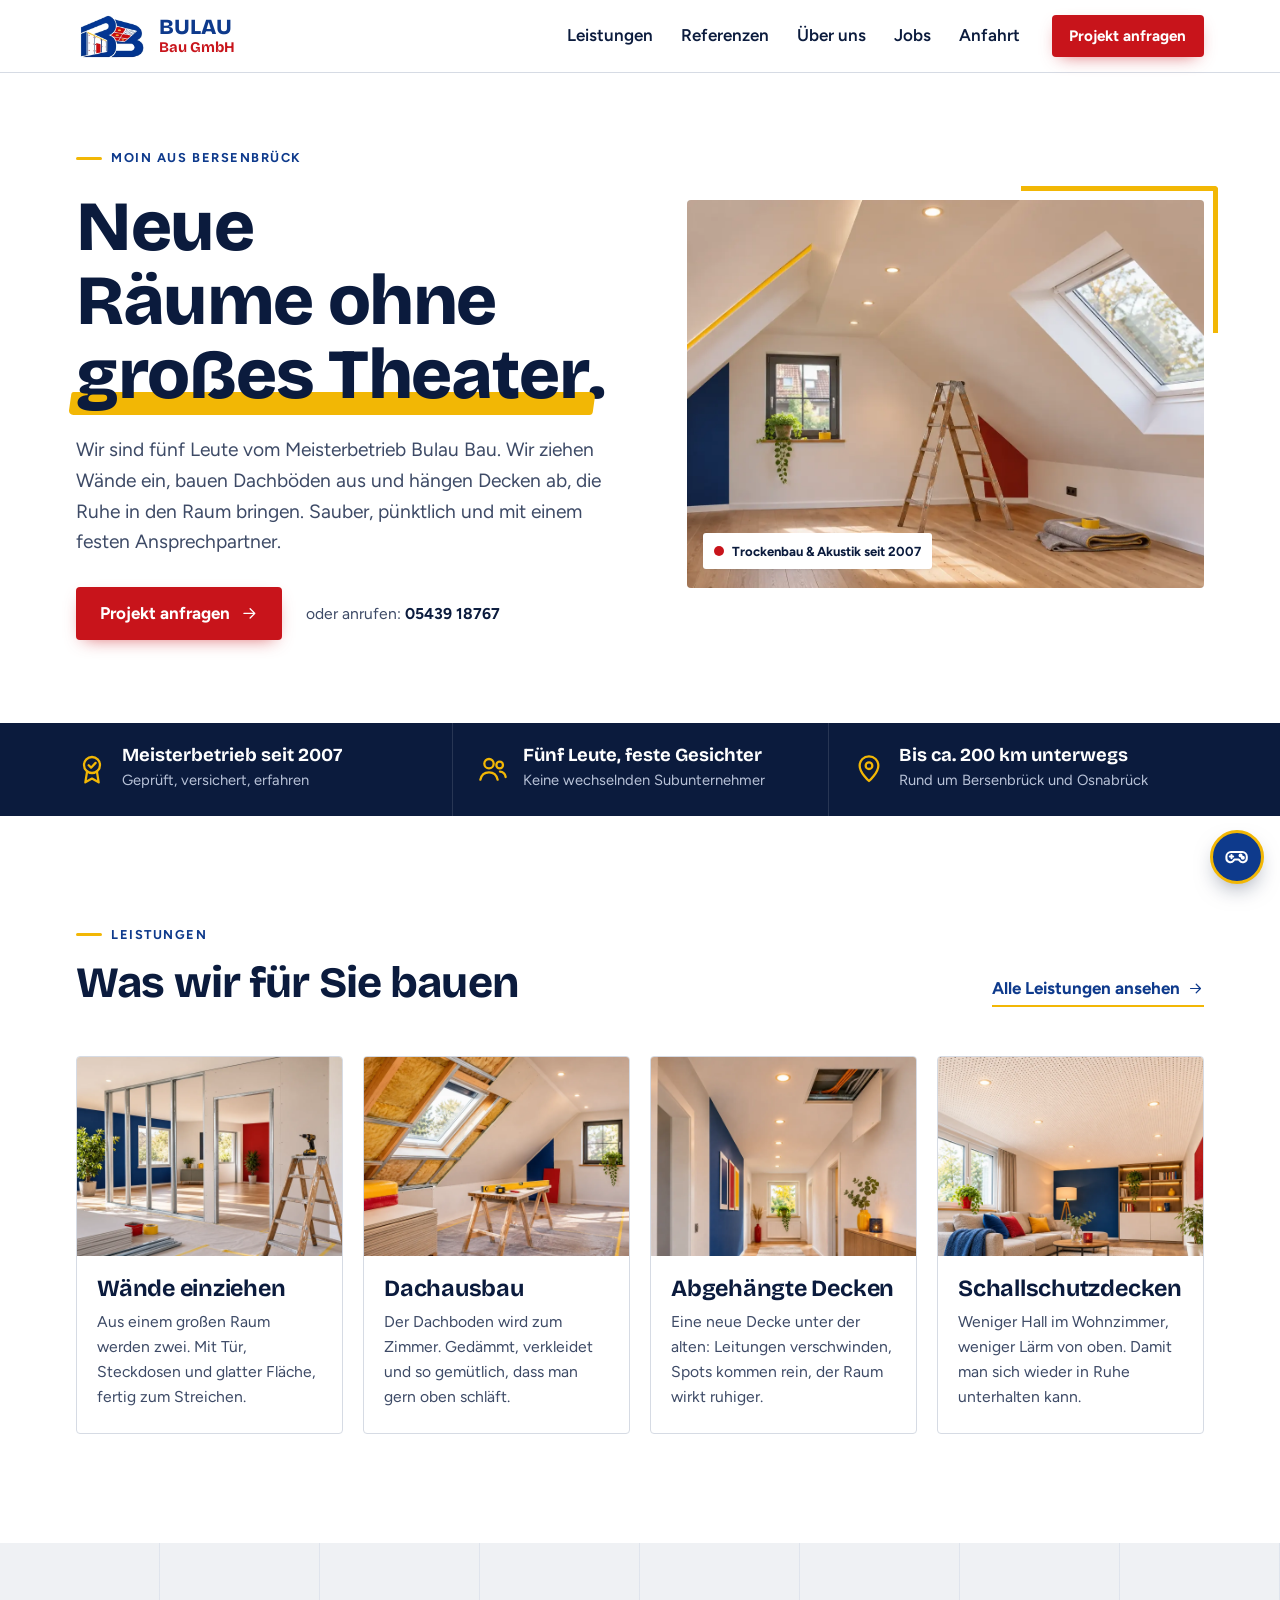
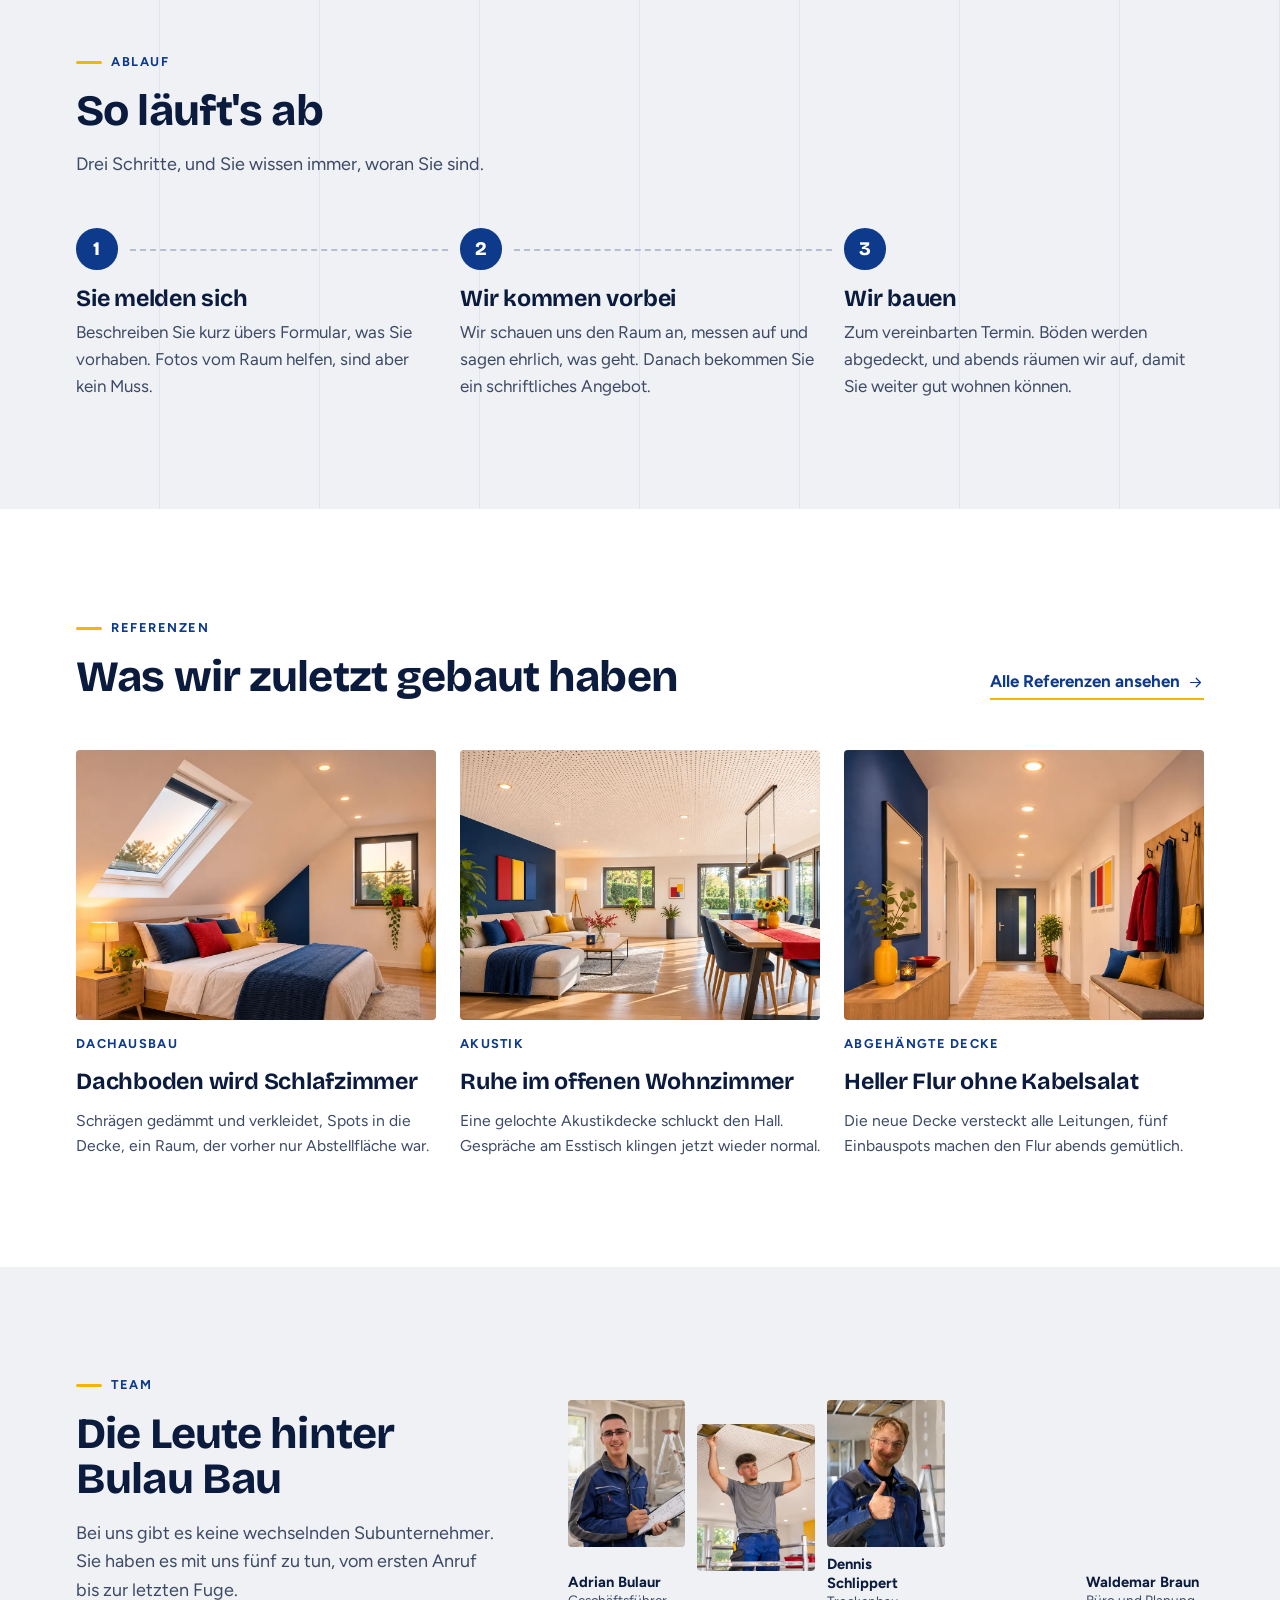
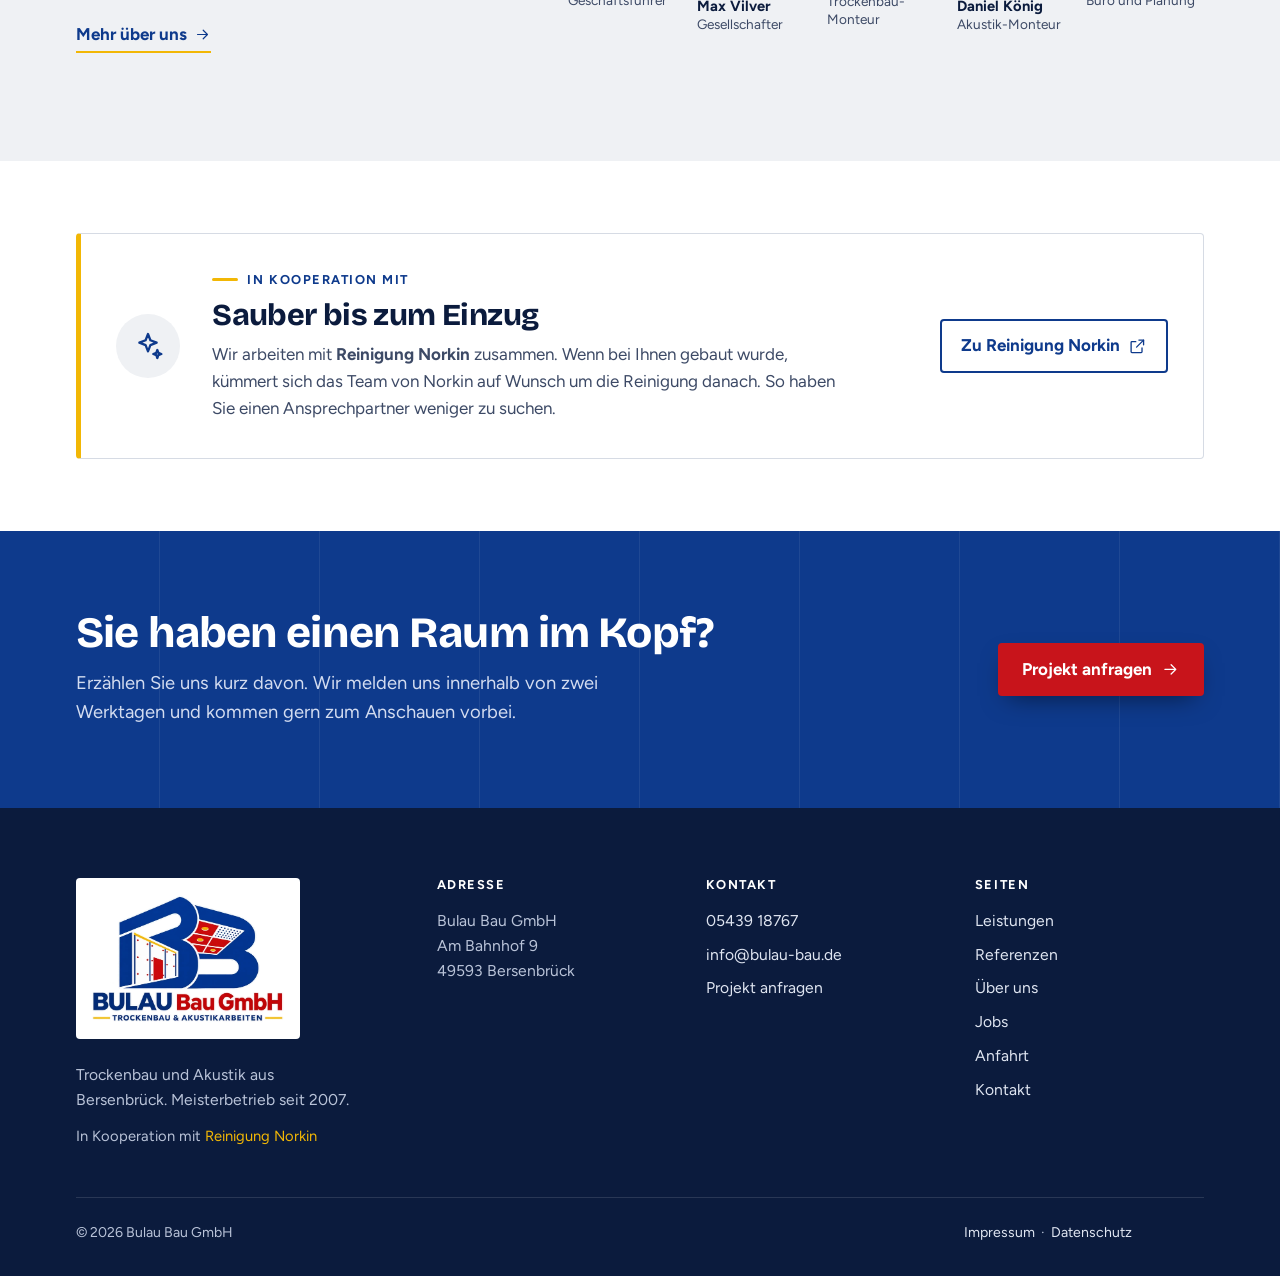
==== index.html @ 16c50a95 "Kooperation mit Reinigung Norkin ergänzen Partner-Kasten auf Startseite und Über uns, Link im Fußber" ====
<!doctype html>
<html lang="de">
<head>
<meta charset="utf-8">
<meta name="viewport" content="width=device-width, initial-scale=1, viewport-fit=cover">
<title>Bulau Bau GmbH · Trockenbau und Akustik in Bersenbrück</title>
<meta name="description" content="Meisterbetrieb seit 2007: Wir ziehen Wände ein, bauen Dachböden aus und montieren abgehängte Decken und Schallschutzdecken. Bersenbrück und bis ca. 200 km.">
<meta name="robots" content="index,follow">
<link rel="canonical" href="https://www.bulau-bau.de/">
<meta name="theme-color" content="#0e3a8c">
<link rel="icon" href="assets/img/favicon.svg" type="image/svg+xml">
<link rel="preload" href="assets/img/logo-zeichen.webp" as="image">
<link rel="apple-touch-icon" href="assets/img/apple-touch-icon.png">
<meta property="og:type" content="website">
<meta property="og:locale" content="de_DE">
<meta property="og:site_name" content="Bulau Bau GmbH">
<meta property="og:title" content="Bulau Bau GmbH · Trockenbau und Akustik in Bersenbrück">
<meta property="og:description" content="Meisterbetrieb seit 2007: Wir ziehen Wände ein, bauen Dachböden aus und montieren abgehängte Decken und Schallschutzdecken. Bersenbrück und bis ca. 200 km.">
<meta property="og:url" content="https://www.bulau-bau.de/">
<meta property="og:image" content="https://www.bulau-bau.de/assets/img/og-bild.jpg">
<meta property="og:image:width" content="1200">
<meta property="og:image:height" content="630">
<meta property="og:image:alt" content="Bulau Bau GmbH, Trockenbau und Akustik aus Bersenbrück">
<meta name="twitter:card" content="summary_large_image">
<meta name="twitter:title" content="Bulau Bau GmbH · Trockenbau und Akustik in Bersenbrück">
<meta name="twitter:description" content="Meisterbetrieb seit 2007: Wir ziehen Wände ein, bauen Dachböden aus und montieren abgehängte Decken und Schallschutzdecken. Bersenbrück und bis ca. 200 km.">
<meta name="twitter:image" content="https://www.bulau-bau.de/assets/img/og-bild.jpg">
<link rel="preload" href="assets/fonts/bricolage-grotesque.woff2" as="font" type="font/woff2" crossorigin>
<link rel="preload" href="assets/fonts/figtree.woff2" as="font" type="font/woff2" crossorigin>
<link rel="stylesheet" href="assets/css/style.css">
<script type="application/ld+json">{"@context": "https://schema.org", "@graph": [{"@type": "GeneralContractor", "@id": "https://www.bulau-bau.de/#firma", "name": "Bulau Bau GmbH", "description": "Meisterbetrieb für Trockenbau und Akustikarbeiten aus Bersenbrück: Wände einziehen, Dachausbau, abgehängte Decken und Schallschutzdecken.", "url": "https://www.bulau-bau.de/", "logo": "https://www.bulau-bau.de/assets/img/logo-bulau-bau.webp", "image": "https://www.bulau-bau.de/assets/img/og-bild.jpg", "telephone": "+49 5439 18767", "email": "info@bulau-bau.de", "address": {"@type": "PostalAddress", "streetAddress": "Am Bahnhof 9", "postalCode": "49593", "addressLocality": "Bersenbrück", "addressRegion": "Niedersachsen", "addressCountry": "DE"}, "hasMap": "https://www.google.com/maps/search/?api=1&query=Am+Bahnhof+9%2C+49593+Bersenbr%C3%BCck%2C+Deutschland", "areaServed": "Bersenbrück und Umgebung bis ca. 200 km, unter anderem Osnabrück, Oldenburg, Bremen, Münster und Bielefeld", "foundingDate": "2007", "numberOfEmployees": {"@type": "QuantitativeValue", "value": 5}, "founder": {"@type": "Person", "name": "Adrian Bulaur"}, "knowsAbout": ["Trockenbau", "Akustikdecken", "Dachausbau", "Abgehängte Decken", "Schallschutz"]}, {"@type": "WebSite", "@id": "https://www.bulau-bau.de/#website", "url": "https://www.bulau-bau.de/", "name": "Bulau Bau GmbH", "inLanguage": "de-DE", "publisher": {"@id": "https://www.bulau-bau.de/#firma"}}, {"@type": "WebPage", "@id": "https://www.bulau-bau.de/#seite", "url": "https://www.bulau-bau.de/", "name": "Bulau Bau GmbH · Trockenbau und Akustik in Bersenbrück", "description": "Startseite der Bulau Bau GmbH", "inLanguage": "de-DE", "about": {"@id": "https://www.bulau-bau.de/#firma"}}]}</script>
</head>
<body>
<a class="skip" href="#inhalt">Zum Inhalt springen</a>
<header class="header">
  <div class="wrap header__innen">
    <a class="logo" href="./" aria-label="Zur Startseite"><img class="logo__zeichen" src="assets/img/logo-zeichen.webp" alt="" width="240" height="146"><span class="logo__text"><span class="logo__name">BULAU</span><span class="logo__zusatz">Bau GmbH</span></span></a>
    <button class="nav__schalter" type="button" aria-expanded="false" aria-controls="hauptnav"><svg viewBox="0 0 24 24" fill="none" stroke="currentColor" stroke-width="1.7" stroke-linecap="round" stroke-linejoin="round" aria-hidden="true" focusable="false"><path d="M4 7h16M4 12h16M4 17h16"/></svg>Menü</button>
    <nav class="nav" id="hauptnav" aria-label="Hauptmenü">
      <ul class="nav__liste"><li><a href="leistungen">Leistungen</a></li><li><a href="referenzen">Referenzen</a></li><li><a href="ueber-uns">Über uns</a></li><li><a href="jobs">Jobs</a></li><li><a href="anfahrt">Anfahrt</a></li></ul>
      <a class="knopf knopf--klein" href="kontakt">Projekt anfragen</a>
    </nav>
  </div>
</header>
<main id="inhalt">
<section class="hero">
  <div class="wrap hero__raster">
    <div class="hero__text">
      <span class="dachzeile">Moin aus Bersenbrück</span>
      <h1>Neue Räume ohne <span class="strich">großes Theater</span>.</h1>
      <p class="hero__lead">Wir sind fünf Leute vom Meisterbetrieb Bulau Bau. Wir ziehen Wände ein, bauen Dachböden aus und hängen Decken ab, die Ruhe in den Raum bringen. Sauber, pünktlich und mit einem festen Ansprechpartner.</p>
      <div class="hero__aktion">
        <a class="knopf" href="kontakt">Projekt anfragen <svg viewBox="0 0 24 24" fill="none" stroke="currentColor" stroke-width="1.7" stroke-linecap="round" stroke-linejoin="round" aria-hidden="true" focusable="false"><path d="M5 12h14M13 6l6 6-6 6"/></svg></a>
        <span class="hero__tel">oder anrufen: <a href="tel:+49543918767">05439 18767</a></span>
      </div>
    </div>
    <div class="hero__bild">
      <div class="bildrahmen r-4x3"><img src="assets/img/dachgeschoss-fertig.webp" alt="Frisch ausgebautes, leeres Dachgeschoss mit großem Dachfenster, Einbauspots, Holzboden, einer Malerleiter und je einer blauen und roten Wandfläche" width="1600" height="900" decoding="async" fetchpriority="high" style="object-position:62% 50%"></div>
      <span class="hero__masz">Trockenbau &amp; Akustik seit 2007</span>
    </div>
  </div>
</section>

<section class="leiste" aria-label="Kurz zu uns">
  <div class="wrap">
    <ul>
      <li><svg viewBox="0 0 24 24" fill="none" stroke="currentColor" stroke-width="1.7" stroke-linecap="round" stroke-linejoin="round" aria-hidden="true" focusable="false"><circle cx="12" cy="9" r="6"/><path d="M9.5 9.2l1.8 1.8 3.4-3.6"/><path d="M8.3 14 7 22l5-2.8 5 2.8-1.3-8"/></svg><div><strong>Meisterbetrieb seit 2007</strong><span>Geprüft, versichert, erfahren</span></div></li>
      <li><svg viewBox="0 0 24 24" fill="none" stroke="currentColor" stroke-width="1.7" stroke-linecap="round" stroke-linejoin="round" aria-hidden="true" focusable="false"><circle cx="9" cy="8" r="3.5"/><path d="M2.5 20c.8-3.6 3.4-5.5 6.5-5.5s5.7 1.9 6.5 5.5"/><circle cx="17" cy="9" r="2.5"/><path d="M17.2 14c2.2.1 3.8 1.6 4.3 4"/></svg><div><strong>Fünf Leute, feste Gesichter</strong><span>Keine wechselnden Subunternehmer</span></div></li>
      <li><svg viewBox="0 0 24 24" fill="none" stroke="currentColor" stroke-width="1.7" stroke-linecap="round" stroke-linejoin="round" aria-hidden="true" focusable="false"><path d="M12 21s-7-6.2-7-11.5A7 7 0 0 1 19 9.5C19 14.8 12 21 12 21z"/><circle cx="12" cy="9.5" r="2.5"/></svg><div><strong>Bis ca. 200 km unterwegs</strong><span>Rund um Bersenbrück und Osnabrück</span></div></li>
    </ul>
  </div>
</section>

<section class="sektion" aria-labelledby="leistungen-titel">
  <div class="wrap">
    <div class="kopf-zeile">
      <div class="kopf">
        <span class="dachzeile">Leistungen</span>
        <h2 id="leistungen-titel">Was wir für Sie bauen</h2>
      </div>
      <a class="mehr" href="leistungen">Alle Leistungen ansehen <svg viewBox="0 0 24 24" fill="none" stroke="currentColor" stroke-width="1.7" stroke-linecap="round" stroke-linejoin="round" aria-hidden="true" focusable="false"><path d="M5 12h14M13 6l6 6-6 6"/></svg></a>
    </div>
    <div class="kacheln"><a class="kachel einblenden" href="leistungen#waende"><div class="bildrahmen r-4x3"><img src="assets/img/staenderwand-rohbau.webp" alt="Neue Trennwand im Bau: links offene Metallständer, rechts schon mit Gipskarton beplankt, mit Türöffnung und Leiter davor" width="1200" height="900" decoding="async" loading="lazy"></div><div class="kachel__text"><h3>Wände einziehen</h3><p>Aus einem großen Raum werden zwei. Mit Tür, Steckdosen und glatter Fläche, fertig zum Streichen.</p></div></a><a class="kachel einblenden" href="leistungen#dachausbau"><div class="bildrahmen r-4x3"><img src="assets/img/dachausbau-daemmung.webp" alt="Dachgeschoss im Ausbau: gelbe Dämmung zwischen den Sparren, darunter Metallprofile, rechts schon mit Gipskarton verkleidet, in der Mitte ein Arbeitsbock mit Wasserwaage" width="1200" height="900" decoding="async" loading="lazy"></div><div class="kachel__text"><h3>Dachausbau</h3><p>Der Dachboden wird zum Zimmer. Gedämmt, verkleidet und so gemütlich, dass man gern oben schläft.</p></div></a><a class="kachel einblenden" href="leistungen#decken"><div class="bildrahmen r-4x3"><img src="assets/img/flur-revisionsklappe.webp" alt="Flur mit neuer abgehängter Decke und Einbauspots, eine geöffnete Revisionsklappe zeigt die Kabel und Rohre darüber" width="1200" height="900" decoding="async" loading="lazy"></div><div class="kachel__text"><h3>Abgehängte Decken</h3><p>Eine neue Decke unter der alten: Leitungen verschwinden, Spots kommen rein, der Raum wirkt ruhiger.</p></div></a><a class="kachel einblenden" href="leistungen#schallschutz"><div class="bildrahmen r-4x3"><img src="assets/img/akustikdecke-wohnzimmer.webp" alt="Wohnzimmer mit fein gelochter weißer Akustikdecke und Einbauspots, darunter Sofa mit bunten Kissen, Stehlampe und beleuchtetes Regal" width="1200" height="900" decoding="async" loading="lazy"></div><div class="kachel__text"><h3>Schallschutzdecken</h3><p>Weniger Hall im Wohnzimmer, weniger Lärm von oben. Damit man sich wieder in Ruhe unterhalten kann.</p></div></a></div>
  </div>
</section>

<section class="sektion sektion--staender" aria-labelledby="ablauf-titel">
  <div class="wrap">
    <div class="kopf">
      <span class="dachzeile">Ablauf</span>
      <h2 id="ablauf-titel">So läuft's ab</h2>
      <p>Drei Schritte, und Sie wissen immer, woran Sie sind.</p>
    </div>
    <ol class="schritte">
      <li class="schritt einblenden"><h3>Sie melden sich</h3><p>Beschreiben Sie kurz übers Formular, was Sie vorhaben. Fotos vom Raum helfen, sind aber kein Muss.</p></li>
      <li class="schritt einblenden"><h3>Wir kommen vorbei</h3><p>Wir schauen uns den Raum an, messen auf und sagen ehrlich, was geht. Danach bekommen Sie ein schriftliches Angebot.</p></li>
      <li class="schritt einblenden"><h3>Wir bauen</h3><p>Zum vereinbarten Termin. Böden werden abgedeckt, und abends räumen wir auf, damit Sie weiter gut wohnen können.</p></li>
    </ol>
  </div>
</section>

<section class="sektion" aria-labelledby="refs-titel">
  <div class="wrap">
    <div class="kopf-zeile">
      <div class="kopf">
        <span class="dachzeile">Referenzen</span>
        <h2 id="refs-titel">Was wir zuletzt gebaut haben</h2>
      </div>
      <a class="mehr" href="referenzen">Alle Referenzen ansehen <svg viewBox="0 0 24 24" fill="none" stroke="currentColor" stroke-width="1.7" stroke-linecap="round" stroke-linejoin="round" aria-hidden="true" focusable="false"><path d="M5 12h14M13 6l6 6-6 6"/></svg></a>
    </div>
    <div class="refs refs--start"><article class="ref einblenden"><figure><div class="bildrahmen r-4x3"><img src="assets/img/dachschlafzimmer.webp" alt="Fertiges Schlafzimmer unter dem Dach mit großem Dachfenster, glatten weißen Schrägen, Einbauspots und Doppelbett im Abendlicht" width="1200" height="900" decoding="async" loading="lazy"></div></figure><span class="ref__art">Dachausbau</span><h3>Dachboden wird Schlafzimmer</h3><p>Schrägen gedämmt und verkleidet, Spots in die Decke, ein Raum, der vorher nur Abstellfläche war.</p></article><article class="ref einblenden"><figure><div class="bildrahmen r-4x3"><img src="assets/img/akustikdecke-wohn-essbereich.webp" alt="Offener Wohn- und Essbereich mit gelochter Akustikdecke, Sofa, Esstisch mit blauen Stühlen und großen Fenstern zum Garten" width="1200" height="900" decoding="async" loading="lazy"></div></figure><span class="ref__art">Akustik</span><h3>Ruhe im offenen Wohnzimmer</h3><p>Eine gelochte Akustikdecke schluckt den Hall. Gespräche am Esstisch klingen jetzt wieder normal.</p></article><article class="ref einblenden"><figure><div class="bildrahmen r-4x3"><img src="assets/img/flur-abgehaengte-decke.webp" alt="Langer Flur mit neuer abgehängter Decke, fünf warme Einbauspots führen zur dunkelblauen Haustür" width="1200" height="900" decoding="async" loading="lazy"></div></figure><span class="ref__art">Abgehängte Decke</span><h3>Heller Flur ohne Kabelsalat</h3><p>Die neue Decke versteckt alle Leitungen, fünf Einbauspots machen den Flur abends gemütlich.</p></article></div>
  </div>
</section>

<section class="sektion sektion--gips" aria-labelledby="team-titel">
  <div class="wrap team-vorschau">
    <div class="kopf">
      <span class="dachzeile">Team</span>
      <h2 id="team-titel">Die Leute hinter Bulau Bau</h2>
      <p>Bei uns gibt es keine wechselnden Subunternehmer. Sie haben es mit uns fünf zu tun, vom ersten Anruf bis zur letzten Fuge.</p>
      <a class="mehr" href="ueber-uns">Mehr über uns <svg viewBox="0 0 24 24" fill="none" stroke="currentColor" stroke-width="1.7" stroke-linecap="round" stroke-linejoin="round" aria-hidden="true" focusable="false"><path d="M5 12h14M13 6l6 6-6 6"/></svg></a>
    </div>
    <div class="gesichter einblenden"><figure><div class="bildrahmen r-4x5"><img src="assets/img/team-adrian-bulaur.webp" alt="Adrian Bulaur in blauer Arbeitsjacke mit Klemmbrett und Grundriss auf einer Baustelle" width="720" height="900" decoding="async" loading="lazy"></div><figcaption><strong>Adrian Bulaur</strong><span>Geschäftsführer</span></figcaption></figure><figure><div class="bildrahmen r-4x5"><img src="assets/img/team-max-vilver.webp" alt="Max Vilver im grauen T-Shirt auf einem Gerüst hebt eine gelochte Akustikplatte an die Decke" width="720" height="900" decoding="async" loading="lazy"></div><figcaption><strong>Max Vilver</strong><span>Gesellschafter</span></figcaption></figure><figure><div class="bildrahmen r-4x5"><img src="assets/img/team-dennis-schlippert.webp" alt="Dennis Schlippert in blauer Arbeitsjacke hebt lächelnd den Daumen, hinter ihm eine verspachtelte Gipskartonwand und eine Leiter" width="720" height="900" decoding="async" loading="lazy"></div><figcaption><strong>Dennis Schlippert</strong><span>Trockenbau-Monteur</span></figcaption></figure><figure><div class="bildrahmen r-4x5"><img src="assets/img/team-daniel-koenig.webp" alt="Daniel König mit Kapuze und blauer Arbeitsjacke setzt lächelnd eine gelochte Akustikplatte ein" width="720" height="900" decoding="async" loading="lazy"></div><figcaption><strong>Daniel König</strong><span>Akustik-Monteur</span></figcaption></figure><figure><div class="bildrahmen r-4x5"><img src="assets/img/team-waldemar-braun.webp" alt="Waldemar Braun in blauer Fleecejacke mit Bulau-Bau-Logo am Schreibtisch, hinter ihm Baupläne an der Wand und ein Bildschirm" width="720" height="900" decoding="async" loading="lazy"></div><figcaption><strong>Waldemar Braun</strong><span>Büro und Planung</span></figcaption></figure></div>
  </div>
</section>

<section class="sektion partner-sektion" aria-labelledby="partner-titel">
  <div class="wrap">
    <div class="partner einblenden">
      <div class="partner__zeichen"><svg viewBox="0 0 24 24" fill="none" stroke="currentColor" stroke-width="1.7" stroke-linecap="round" stroke-linejoin="round" aria-hidden="true" focusable="false"><path d="M12 3l1.8 4.7L18.5 9.5l-4.7 1.8L12 16l-1.8-4.7L5.5 9.5l4.7-1.8z"/><path d="M19 15l.8 2.2L22 18l-2.2.8L19 21l-.8-2.2L16 18l2.2-.8z"/></svg></div>
      <div class="partner__text">
        <span class="dachzeile">In Kooperation mit</span>
        <h2 id="partner-titel">Sauber bis zum Einzug</h2>
        <p>Wir arbeiten mit <strong>Reinigung Norkin</strong> zusammen. Wenn bei Ihnen gebaut wurde, kümmert sich das Team von Norkin auf Wunsch um die Reinigung danach. So haben Sie einen Ansprechpartner weniger zu suchen.</p>
      </div>
      <a class="partner__link" href="https://reinigung-norkin.de/" target="_blank" rel="noopener">Zu Reinigung Norkin <svg viewBox="0 0 24 24" fill="none" stroke="currentColor" stroke-width="1.7" stroke-linecap="round" stroke-linejoin="round" aria-hidden="true" focusable="false"><path d="M14 4h6v6"/><path d="M20 4l-9 9"/><path d="M18 14v5a1 1 0 0 1-1 1H5a1 1 0 0 1-1-1V7a1 1 0 0 1 1-1h5"/></svg></a>
    </div>
  </div>
</section>

<section class="aufruf" aria-labelledby="aufruf-titel">
  <div class="wrap einblenden">
    <div>
      <h2 id="aufruf-titel">Sie haben einen Raum im Kopf?</h2>
      <p>Erzählen Sie uns kurz davon. Wir melden uns innerhalb von zwei Werktagen und kommen gern zum Anschauen vorbei.</p>
    </div>
    <a class="knopf" href="kontakt">Projekt anfragen <svg viewBox="0 0 24 24" fill="none" stroke="currentColor" stroke-width="1.7" stroke-linecap="round" stroke-linejoin="round" aria-hidden="true" focusable="false"><path d="M5 12h14M13 6l6 6-6 6"/></svg></a>
  </div>
</section>
</main>
<footer class="footer">
  <div class="wrap">
    <div class="footer__raster">
      <div>
        <a class="footer__logo" href="./" aria-label="Zur Startseite"><img src="assets/img/logo-bulau-bau.webp" alt="Logo der Bulau Bau GmbH, Trockenbau und Akustikarbeiten" width="600" height="413" loading="lazy"></a>
        <p class="footer__satz">Trockenbau und Akustik aus Bersenbrück. Meisterbetrieb seit 2007.</p>
        <p class="footer__partner">In Kooperation mit <a href="https://reinigung-norkin.de/" target="_blank" rel="noopener">Reinigung Norkin</a></p>
      </div>
      <div>
        <h2>Adresse</h2>
        <address>Bulau Bau GmbH<br>Am Bahnhof 9<br>49593 Bersenbrück</address>
      </div>
      <div>
        <h2>Kontakt</h2>
        <ul>
          <li><a href="tel:+49543918767">05439 18767</a></li>
          <li><a href="mailto:info@bulau-bau.de">info@bulau-bau.de</a></li>
          <li><a href="kontakt">Projekt anfragen</a></li>
        </ul>
      </div>
      <div class="footer__seiten">
        <h2>Seiten</h2>
        <ul>
          <li><a href="leistungen">Leistungen</a></li>
          <li><a href="referenzen">Referenzen</a></li>
          <li><a href="ueber-uns">Über uns</a></li>
          <li><a href="jobs">Jobs</a></li>
          <li><a href="anfahrt">Anfahrt</a></li>
          <li><a href="kontakt">Kontakt</a></li>
        </ul>
      </div>
    </div>
    <div class="footer__unten">
      <span>© 2026 Bulau Bau GmbH</span>
      <span><a href="impressum">Impressum</a> &nbsp;·&nbsp; <a href="datenschutz">Datenschutz</a></span>
    </div>
  </div>
</footer>
<script src="assets/js/main.js" defer></script>
<script src="assets/js/spiel.js" defer></script>
</body>
</html>
---- assets/css/style.css ----
/* Bulau Bau GmbH · Design-System
   Idee: Gipskarton und Staenderwerk. Feine Linien im Abstand von 62,5 cm (wie die Staender
   in einer Trockenbauwand), gelber Spachtelstrich als Akzent, Rot nur fuer die eine Handlung. */

@font-face {
  font-family: "Bricolage Grotesque";
  src: url("../fonts/bricolage-grotesque.woff2") format("woff2");
  font-weight: 200 800;
  font-style: normal;
  font-display: swap;
}
@font-face {
  font-family: "Figtree";
  src: url("../fonts/figtree.woff2") format("woff2");
  font-weight: 300 900;
  font-style: normal;
  font-display: swap;
}

:root {
  /* Farben (aus dem Logo) */
  --blau: #0e3a8c;      /* Markenblau */
  --nacht: #0b1b3d;     /* Text und dunkle Flaechen */
  --rot: #c8141b;       /* nur fuer die Handlungsaufforderung */
  --gelb: #f2b705;      /* Akzentlinien */
  --gips: #eff1f4;      /* heller Hintergrund, leicht blaeulich wie Gipskarton */
  --weiss: #ffffff;
  --text-2: #3d4a66;    /* ruhiger Fliesstext */
  --linie: #d6dbe4;

  --f-head: "Bricolage Grotesque", "Arial Narrow", Arial, sans-serif;
  --f-text: "Figtree", "Segoe UI", Helvetica, Arial, sans-serif;

  --s-1: clamp(2.4rem, 1.6rem + 3.6vw, 4.4rem);
  --s-2: clamp(1.8rem, 1.4rem + 1.8vw, 2.7rem);
  --s-3: clamp(1.2rem, 1.1rem + .5vw, 1.45rem);
  --s-text: 1.0625rem;
  --s-klein: .875rem;

  --rand: max(16px, env(safe-area-inset-left, 0px));
  --rand-r: max(16px, env(safe-area-inset-right, 0px));
  --breite: 1160px;
  --radius: 4px;
  --schatten: 0 1px 2px rgba(11, 27, 61, .06), 0 8px 24px -12px rgba(11, 27, 61, .18);
  color-scheme: light;
}

*, *::before, *::after { box-sizing: border-box; }
html { -webkit-text-size-adjust: 100%; scroll-behavior: smooth; }
body {
  margin: 0;
  font-family: var(--f-text);
  font-size: var(--s-text);
  line-height: 1.6;
  color: var(--nacht);
  background: var(--weiss);
  overflow-x: hidden;
}
img { max-width: 100%; height: auto; display: block; }
a { color: var(--blau); text-underline-offset: .18em; }
a:hover { color: var(--rot); }
:focus-visible { outline: 3px solid var(--gelb); outline-offset: 3px; border-radius: 2px; }

h1, h2, h3 {
  font-family: var(--f-head);
  line-height: 1.05;
  letter-spacing: -.02em;
  margin: 0;
  text-wrap: balance;
  color: var(--nacht);
}
h1 { font-size: var(--s-1); font-weight: 800; }
h2 { font-size: var(--s-2); font-weight: 750; }
h3 { font-size: var(--s-3); font-weight: 700; letter-spacing: -.01em; }
p { margin: 0; }

.skip { position: absolute; left: -999px; top: 0; background: var(--nacht); color: var(--weiss); padding: .6rem 1rem; z-index: 100; }
.skip:focus { left: 1rem; top: 1rem; }

/* Layout */
.wrap { max-width: var(--breite); margin: 0 auto; padding-left: var(--rand); padding-right: var(--rand-r); }
.sektion { padding-block: clamp(3.5rem, 2rem + 6vw, 7rem); }
.sektion--gips { background: var(--gips); }
.sektion--staender {
  background-color: var(--gips);
  background-image: repeating-linear-gradient(90deg, transparent 0 calc(10rem - 1px), rgba(14, 58, 140, .07) calc(10rem - 1px) 10rem);
}
.kopf { display: grid; gap: 1rem; max-width: 44rem; margin-bottom: clamp(2rem, 1.5rem + 2vw, 3.25rem); }
.kopf p { color: var(--text-2); font-size: 1.125rem; }
.dachzeile {
  font-family: var(--f-text);
  font-size: .8rem;
  font-weight: 700;
  letter-spacing: .12em;
  text-transform: uppercase;
  color: var(--blau);
  display: inline-flex;
  align-items: center;
  gap: .6rem;
}
.dachzeile::before { content: ""; width: 1.6rem; height: 3px; background: var(--gelb); border-radius: 2px; }

/* Spachtelstrich unter einem Wort */
.strich { position: relative; white-space: nowrap; z-index: 0; }
.strich::after {
  content: "";
  position: absolute;
  left: -.08em; right: -.08em; bottom: .04em;
  height: .32em;
  background: var(--gelb);
  z-index: -1;
  border-radius: 2px 6px 3px 5px;
  transform: skewX(-8deg);
}

/* Knopf: die eine Handlungsaufforderung */
.knopf {
  display: inline-flex;
  align-items: center;
  justify-content: center;
  gap: .6rem;
  min-height: 3rem;
  padding: .8rem 1.5rem;
  background: var(--rot);
  color: var(--weiss);
  font-family: var(--f-text);
  font-weight: 700;
  font-size: 1.0625rem;
  text-decoration: none;
  border: 0;
  border-radius: var(--radius);
  cursor: pointer;
  box-shadow: 0 6px 18px -8px rgba(200, 20, 27, .7);
  transition: transform .2s ease, box-shadow .2s ease, background-color .2s ease;
}
.knopf:hover { color: var(--weiss); background: #ad1016; transform: translateY(-2px); box-shadow: 0 10px 22px -10px rgba(200, 20, 27, .8); }
.knopf svg { width: 1.1em; height: 1.1em; transition: transform .2s ease; }
.knopf:hover svg { transform: translateX(3px); }
.knopf--klein { min-height: 2.6rem; padding: .55rem 1.1rem; font-size: .95rem; }

.mehr {
  display: inline-flex; align-items: center; gap: .45rem;
  font-weight: 700; text-decoration: none; color: var(--blau);
  border-bottom: 2px solid var(--gelb); padding-bottom: .15rem;
}
.mehr svg { width: 1em; height: 1em; transition: transform .2s ease; }
.mehr:hover svg { transform: translateX(3px); }

/* Header */
.header {
  position: sticky; top: env(safe-area-inset-top, 0px); z-index: 50;
  background: rgba(255, 255, 255, .94);
  backdrop-filter: saturate(1.4) blur(8px);
  -webkit-backdrop-filter: saturate(1.4) blur(8px);
  border-bottom: 1px solid var(--linie);
}
body::before { content: ""; position: fixed; inset: 0 0 auto; height: env(safe-area-inset-top, 0px); z-index: 60; background: var(--weiss); }
.header__innen { display: flex; align-items: center; justify-content: space-between; gap: 1.5rem; min-height: 4.5rem; }
.logo { display: inline-flex; align-items: center; gap: .65rem; text-decoration: none; color: var(--nacht); }
.logo__zeichen { width: 2.6rem; height: 2.6rem; flex: none; }
.logo__text { display: grid; line-height: 1; }
.logo__name { font-family: var(--f-head); font-weight: 800; font-size: 1.35rem; color: var(--blau); letter-spacing: .01em; }
.logo__zusatz { font-family: var(--f-head); font-weight: 700; font-size: .92rem; color: var(--rot); margin-top: .12rem; }
.logo:hover .logo__name { color: var(--blau); }

.nav { display: flex; align-items: center; gap: 2rem; }
.nav__liste { display: flex; gap: 1.75rem; list-style: none; margin: 0; padding: 0; }
.nav__liste a {
  color: var(--nacht); text-decoration: none; font-weight: 600; padding: .4rem 0;
  background: linear-gradient(var(--gelb), var(--gelb)) left bottom / 0 3px no-repeat;
  transition: background-size .25s ease;
}
.nav__liste a:hover, .nav__liste a[aria-current="page"] { background-size: 100% 3px; color: var(--nacht); }
.nav__schalter { display: none; }

/* Platzhalter fuer Bilder */
.ph {
  position: relative;
  display: grid; place-items: center;
  width: 100%; max-width: 100%;
  background-color: var(--blau);
  background-image:
    repeating-linear-gradient(90deg, transparent 0 calc(25% - 1px), rgba(255, 255, 255, .09) calc(25% - 1px) 25%),
    linear-gradient(160deg, rgba(255, 255, 255, .08), transparent 60%);
  border-radius: var(--radius);
  overflow: hidden;
}
.ph--nacht { background-color: var(--nacht); }
.ph svg { width: clamp(3rem, 12%, 5rem); height: auto; color: var(--weiss); opacity: .9; }
.ph::after { content: ""; position: absolute; left: 0; right: 0; bottom: 0; height: 5px; background: var(--gelb); }
.r-16x9 { aspect-ratio: 16 / 9; }
.r-4x3 { aspect-ratio: 4 / 3; }
.r-3x2 { aspect-ratio: 3 / 2; }
.r-4x5 { aspect-ratio: 4 / 5; }
.bild { width: 100%; height: 100%; object-fit: cover; border-radius: var(--radius); }
.bildrahmen { overflow: hidden; border-radius: var(--radius); background: var(--gips); }
.bildrahmen img { width: 100%; height: 100%; object-fit: cover; transition: transform .6s ease; }

/* Hero (Kopfbereich) */
.hero { padding-block: clamp(2.5rem, 1.5rem + 4vw, 5.5rem) clamp(3rem, 2rem + 4vw, 6rem); background: var(--weiss); }
.hero__raster { display: grid; grid-template-columns: 1.05fr 1fr; gap: clamp(2rem, 1rem + 4vw, 4.5rem); align-items: center; }
.hero__text { display: grid; gap: 1.4rem; min-width: 0; }
.hero__lead { font-size: 1.2rem; color: var(--text-2); max-width: 34rem; }
.hero__aktion { display: flex; flex-wrap: wrap; align-items: center; gap: 1rem 1.5rem; margin-top: .4rem; }
.hero__tel { color: var(--text-2); font-size: .98rem; }
.hero__tel a { color: var(--nacht); font-weight: 700; text-decoration: none; white-space: nowrap; }
.hero__bild { position: relative; }
.hero__bild::before {
  content: ""; position: absolute; inset: -14px -14px auto auto; width: 38%; height: 38%;
  border-top: 5px solid var(--gelb); border-right: 5px solid var(--gelb); border-radius: 0 4px 0 0;
}
.hero__masz {
  position: absolute; left: 1rem; bottom: 1.2rem;
  background: var(--weiss); color: var(--nacht);
  font-size: .82rem; font-weight: 700; padding: .45rem .7rem; border-radius: 3px;
  box-shadow: var(--schatten); display: flex; align-items: center; gap: .5rem;
}
.hero__masz::before { content: ""; width: 10px; height: 10px; background: var(--rot); border-radius: 50%; }

/* Unterseiten-Kopf */
.seitenkopf { padding-block: clamp(3rem, 2rem + 4vw, 5.5rem) clamp(2.5rem, 1.5rem + 3vw, 4rem); background: var(--gips); border-bottom: 1px solid var(--linie);
  background-image: repeating-linear-gradient(90deg, transparent 0 calc(10rem - 1px), rgba(14, 58, 140, .07) calc(10rem - 1px) 10rem); }
.seitenkopf .wrap { display: grid; gap: 1.1rem; }
.seitenkopf p { max-width: 40rem; font-size: 1.2rem; color: var(--text-2); }

/* Vertrauensleiste */
.leiste { background: var(--nacht); color: var(--weiss); }
.leiste ul { list-style: none; margin: 0; padding: 0; display: grid; grid-template-columns: repeat(3, 1fr); }
.leiste li { display: flex; align-items: center; gap: .9rem; padding: 1.4rem 1.5rem; border-left: 1px solid rgba(255, 255, 255, .12); }
.leiste li:first-child { border-left: 0; padding-left: 0; }
.leiste svg { width: 2rem; height: 2rem; color: var(--gelb); flex: none; }
.leiste strong { display: block; font-family: var(--f-head); font-size: 1.15rem; line-height: 1.15; }
.leiste span { color: #b9c3d8; font-size: .92rem; }

/* Leistungs-Kacheln */
.kacheln { display: grid; grid-template-columns: repeat(4, 1fr); gap: 1.25rem; }
.kachel {
  display: grid; grid-template-rows: auto 1fr; background: var(--weiss);
  border: 1px solid var(--linie); border-radius: var(--radius); overflow: hidden;
  text-decoration: none; color: inherit;
  transition: transform .25s ease, box-shadow .25s ease, border-color .25s ease;
}
.kachel:hover { transform: translateY(-4px); box-shadow: var(--schatten); border-color: #c3cbd9; color: inherit; }
.kachel:hover .bildrahmen img { transform: scale(1.04); }
.kachel .ph, .kachel .bildrahmen { border-radius: 0; }
.kachel__text { padding: 1.25rem 1.25rem 1.5rem; display: grid; gap: .55rem; align-content: start; }
.kachel__text p { color: var(--text-2); font-size: .98rem; }
.kopf-zeile { display: flex; justify-content: space-between; align-items: end; gap: 1rem 2rem; flex-wrap: wrap; margin-bottom: clamp(2rem, 1.5rem + 2vw, 3.25rem); }
.kopf-zeile .kopf { margin-bottom: 0; }

/* Ablauf */
.schritte { list-style: none; margin: 0; padding: 0; display: grid; grid-template-columns: repeat(3, 1fr); gap: 1.5rem; counter-reset: schritt; position: relative; }
.schritt { position: relative; padding-top: 3.6rem; display: grid; gap: .55rem; align-content: start; }
.schritt::before {
  counter-increment: schritt; content: counter(schritt);
  position: absolute; top: 0; left: 0;
  width: 2.6rem; height: 2.6rem; display: grid; place-items: center;
  background: var(--blau); color: var(--weiss); font-family: var(--f-head); font-weight: 800; font-size: 1.2rem; border-radius: 50%;
}
.schritt::after { content: ""; position: absolute; top: 1.3rem; left: 3.4rem; right: -.75rem; border-top: 2px dashed #b4bfd2; }
.schritt:last-child::after { display: none; }
.schritt p { color: var(--text-2); }

/* Referenzen */
.refs { display: grid; grid-template-columns: repeat(3, 1fr); gap: 1.5rem; }
.ref { display: grid; gap: .9rem; align-content: start; }
.ref figure { margin: 0; }
.ref:hover .bildrahmen img { transform: scale(1.04); }
.ref__art { font-size: .8rem; font-weight: 700; color: var(--blau); text-transform: uppercase; letter-spacing: .1em; }
.ref p { color: var(--text-2); font-size: .98rem; }

/* Team-Vorschau */
.team-vorschau { display: grid; grid-template-columns: 1fr 1.25fr; gap: clamp(2rem, 1rem + 4vw, 4.5rem); align-items: center; }
.team-vorschau .kopf { margin-bottom: 0; }
.gesichter { display: grid; grid-template-columns: repeat(4, 1fr); gap: .75rem; }
.gesichter figure { margin: 0; display: grid; gap: .5rem; }
.gesichter figcaption { font-size: .85rem; line-height: 1.3; color: var(--text-2); }
.gesichter figcaption strong { display: block; color: var(--nacht); font-size: .92rem; }
.gesichter figure:nth-child(even) { transform: translateY(1.5rem); }

/* Abschluss-Aufruf */
.aufruf { background: var(--blau); color: var(--weiss); position: relative; overflow: hidden; }
.aufruf::before {
  content: ""; position: absolute; inset: 0;
  background-image: repeating-linear-gradient(90deg, transparent 0 calc(10rem - 1px), rgba(255, 255, 255, .07) calc(10rem - 1px) 10rem);
  pointer-events: none;
}
.aufruf .wrap { position: relative; display: flex; justify-content: space-between; align-items: center; gap: 2rem; flex-wrap: wrap; padding-block: clamp(3rem, 2rem + 4vw, 5rem); }
.aufruf h2 { color: var(--weiss); }
.aufruf p { color: #d3dcf0; font-size: 1.15rem; margin-top: .8rem; max-width: 34rem; }
.aufruf .knopf { box-shadow: 0 10px 26px -10px rgba(0, 0, 0, .55); }

/* Leistungen im Detail */
.leistung { display: grid; grid-template-columns: 1fr 1fr; gap: clamp(2rem, 1rem + 4vw, 4.5rem); align-items: center; scroll-margin-top: 6rem; }
.leistung + .leistung { margin-top: clamp(4rem, 2.5rem + 5vw, 7rem); }
.leistung:nth-child(even) .leistung__bild { order: 2; }
.leistung__text { display: grid; gap: 1.1rem; min-width: 0; }
.leistung__text > p { color: var(--text-2); font-size: 1.1rem; }
.haken { list-style: none; margin: .3rem 0 0; padding: 0; display: grid; gap: .65rem; }
.haken li { position: relative; padding-left: 1.9rem; }
.haken li::before {
  content: ""; position: absolute; left: 0; top: .35em; width: 1.1rem; height: 1.1rem; border-radius: 50%;
  background: var(--gelb) url("data:image/svg+xml,%3Csvg xmlns='http://www.w3.org/2000/svg' viewBox='0 0 16 16'%3E%3Cpath d='M4 8.4l2.6 2.6L12 5.5' fill='none' stroke='%230b1b3d' stroke-width='2.2' stroke-linecap='round' stroke-linejoin='round'/%3E%3C/svg%3E") center / 80% no-repeat;
}
.sprung { display: flex; flex-wrap: wrap; gap: .6rem; margin-top: .6rem; list-style: none; padding: 0; }
.sprung a {
  display: inline-block; padding: .5rem .95rem; border: 1px solid #c3cbd9; border-radius: 99px;
  text-decoration: none; color: var(--nacht); font-weight: 600; font-size: .95rem; background: var(--weiss);
  transition: border-color .2s ease, background-color .2s ease;
}
.sprung a:hover { border-color: var(--blau); background: #e6ecf7; color: var(--nacht); }
.notiz { font-size: .92rem; color: var(--text-2); border-left: 3px solid var(--gelb); padding-left: .9rem; }

/* Fragen */
.fragen { display: grid; gap: .75rem; max-width: 50rem; }
.fragen details { background: var(--weiss); border: 1px solid var(--linie); border-radius: var(--radius); transition: border-color .2s ease; }
.fragen details[open] { border-color: #aab6cc; }
.fragen summary {
  list-style: none; cursor: pointer; padding: 1.1rem 3.2rem 1.1rem 1.25rem; position: relative;
  font-family: var(--f-head); font-weight: 700; font-size: 1.12rem;
}
.fragen summary::-webkit-details-marker { display: none; }
.fragen summary::after {
  content: ""; position: absolute; right: 1.25rem; top: 50%; width: .7rem; height: .7rem; margin-top: -.5rem;
  border-right: 2.5px solid var(--blau); border-bottom: 2.5px solid var(--blau); transform: rotate(45deg); transition: transform .25s ease;
}
.fragen details[open] summary::after { transform: rotate(225deg); margin-top: -.15rem; }
.fragen details p { padding: 0 1.25rem 1.25rem; color: var(--text-2); }

/* Ueber uns */
.zwei { display: grid; grid-template-columns: 1fr 1fr; gap: clamp(2rem, 1rem + 4vw, 4.5rem); align-items: center; }
.zwei__text { display: grid; gap: 1.1rem; min-width: 0; }
.zwei__text p { color: var(--text-2); font-size: 1.1rem; }
.jahr { font-family: var(--f-head); font-weight: 800; font-size: clamp(3.5rem, 2rem + 6vw, 6rem); line-height: .9; color: var(--blau); letter-spacing: -.04em; }
.jahr small { display: block; font-size: .95rem; letter-spacing: .1em; text-transform: uppercase; color: var(--text-2); font-family: var(--f-text); font-weight: 700; margin-top: .6rem; }

.team { display: grid; grid-template-columns: repeat(5, 1fr); gap: 1.25rem; }
.person { margin: 0; display: grid; gap: .8rem; align-content: start; }
.person:hover .bildrahmen img { transform: scale(1.04); }
.person figcaption { display: grid; gap: .15rem; }
.person strong { font-family: var(--f-head); font-size: 1.12rem; line-height: 1.2; }
.person span { color: var(--text-2); font-size: .95rem; }

.versprechen { display: grid; grid-template-columns: repeat(3, 1fr); gap: 1.25rem; }
.versprechen article { background: var(--weiss); border-top: 4px solid var(--blau); padding: 1.6rem 1.5rem 1.75rem; display: grid; gap: .6rem; align-content: start; border-radius: 0 0 var(--radius) var(--radius); }
.versprechen svg { width: 2.2rem; height: 2.2rem; color: var(--blau); }
.versprechen p { color: var(--text-2); }

.karte { background: var(--weiss); border: 1px solid var(--linie); border-radius: var(--radius); padding: 1rem; }
.karte svg { width: 100%; height: auto; display: block; }
.karte text { font-family: var(--f-text); }

/* Referenzseite */
.projekt { display: grid; grid-template-columns: 1.2fr 1fr; gap: clamp(2rem, 1rem + 4vw, 4rem); align-items: center; }
.projekt + .projekt { margin-top: clamp(3.5rem, 2rem + 5vw, 6rem); padding-top: clamp(3.5rem, 2rem + 5vw, 6rem); border-top: 1px solid var(--linie); }
.projekt:nth-child(even) figure { order: 2; }
.projekt figure { margin: 0; }
.projekt__text { display: grid; gap: 1rem; min-width: 0; }
.projekt__text > p { color: var(--text-2); font-size: 1.08rem; }
.marken { display: flex; flex-wrap: wrap; gap: .5rem; list-style: none; margin: 0; padding: 0; }
.marken li { font-size: .85rem; font-weight: 600; padding: .3rem .7rem; background: var(--gips); border-radius: 99px; color: var(--nacht); }

/* Kontakt */
.kontakt { display: grid; grid-template-columns: 1.4fr 1fr; gap: clamp(2rem, 1rem + 4vw, 4.5rem); align-items: start; }
.formular { display: grid; gap: 1.15rem; background: var(--weiss); border: 1px solid var(--linie); border-radius: var(--radius); padding: clamp(1.25rem, .8rem + 2vw, 2.25rem); box-shadow: var(--schatten); min-width: 0; }
.feldreihe { display: grid; grid-template-columns: 1fr 1fr; gap: 1.15rem; }
.feld { display: grid; gap: .4rem; min-width: 0; }
.feld label { font-weight: 700; font-size: .95rem; }
.feld label .opt { font-weight: 400; color: var(--text-2); }
.feld input, .feld select, .feld textarea {
  width: 100%; font: inherit; font-size: 1rem; color: var(--nacht);
  padding: .8rem .9rem; border: 1.5px solid #c3cbd9; border-radius: var(--radius); background: var(--weiss);
  transition: border-color .2s ease, box-shadow .2s ease;
}
.feld textarea { min-height: 9rem; resize: vertical; }
.feld input:focus, .feld select:focus, .feld textarea:focus { outline: none; border-color: var(--blau); box-shadow: 0 0 0 3px rgba(14, 58, 140, .18); }
.feld select { appearance: none; -webkit-appearance: none;
  background: var(--weiss) url("data:image/svg+xml,%3Csvg xmlns='http://www.w3.org/2000/svg' viewBox='0 0 16 16'%3E%3Cpath d='M4 6l4 4 4-4' fill='none' stroke='%230e3a8c' stroke-width='2'/%3E%3C/svg%3E") right .8rem center / 1rem no-repeat; padding-right: 2.5rem; }
.zustimmung { display: flex; gap: .7rem; align-items: flex-start; font-size: .95rem; color: var(--text-2); }
.zustimmung input { width: 1.25rem; height: 1.25rem; margin-top: .2rem; flex: none; accent-color: var(--blau); }
.honig { position: absolute !important; left: -10000px !important; width: 1px; height: 1px; overflow: hidden; }
.meldung { padding: 1rem 1.1rem; border-radius: var(--radius); font-weight: 600; }
.meldung--ok { background: #e5f3ea; color: #13532b; border-left: 4px solid #1d7a40; }
.meldung--fehler { background: #fbe9ea; color: #7c0d12; border-left: 4px solid var(--rot); }
.formular .knopf { justify-self: start; }
.formular .knopf[disabled] { opacity: .65; cursor: wait; transform: none; }
.pflicht { font-size: .88rem; color: var(--text-2); }

.direkt { display: grid; gap: 2rem; min-width: 0; }
.direkt__block { display: grid; gap: .9rem; }
.direkt dl { margin: 0; display: grid; gap: .9rem; }
.direkt dt { font-size: .8rem; font-weight: 700; letter-spacing: .1em; text-transform: uppercase; color: var(--blau); }
.direkt dd { margin: .15rem 0 0; font-size: 1.1rem; overflow-wrap: anywhere; }
.direkt dd a { color: var(--nacht); font-weight: 700; text-decoration: none; border-bottom: 2px solid var(--gelb); }
.danach { list-style: none; margin: 0; padding: 0; display: grid; gap: 1rem; counter-reset: d; }
.danach li { position: relative; padding-left: 2.6rem; color: var(--text-2); }
.danach li::before {
  counter-increment: d; content: counter(d); position: absolute; left: 0; top: .05rem;
  width: 1.8rem; height: 1.8rem; display: grid; place-items: center; border-radius: 50%;
  background: var(--gips); border: 1.5px solid var(--blau); color: var(--blau); font-weight: 800; font-size: .9rem;
}
.danach strong { color: var(--nacht); display: block; }

/* Rechtstexte */
.recht { max-width: 46rem; display: grid; gap: 1rem; }
.recht h2 { font-size: 1.45rem; margin-top: 1.4rem; }
.recht h3 { font-size: 1.12rem; margin-top: .6rem; }
.recht p, .recht li { color: var(--text-2); }
.recht ul { margin: 0; padding-left: 1.2rem; display: grid; gap: .35rem; }
.recht address { font-style: normal; color: var(--text-2); }

/* Footer */
.footer { background: var(--nacht); color: #b9c3d8; padding-block: clamp(3rem, 2rem + 3vw, 4.5rem) 2rem; font-size: .98rem; }
.footer__raster { display: grid; grid-template-columns: 1.4fr 1fr 1fr 1fr; gap: 2.5rem; }
.footer h2 { font-family: var(--f-text); font-size: .8rem; font-weight: 700; letter-spacing: .12em; text-transform: uppercase; color: var(--weiss); margin-bottom: 1rem; }
.footer ul { list-style: none; margin: 0; padding: 0; display: grid; gap: .55rem; }
.footer a { color: #dfe5f1; text-decoration: none; }
.footer a:hover { color: var(--gelb); }
.footer address { font-style: normal; display: grid; gap: .2rem; }
.footer .logo__name { color: var(--weiss); }
.footer .logo__zusatz { color: #ff8a8e; }
.footer__satz { margin-top: 1rem; max-width: 18rem; }
.footer__unten { margin-top: 3rem; padding-top: 1.5rem; border-top: 1px solid rgba(255, 255, 255, .12); display: flex; justify-content: space-between; flex-wrap: wrap; gap: 1rem; font-size: .88rem; }

/* Sanftes Einblenden: Inhalte sind ohne JavaScript immer sichtbar */
.js .einblenden { opacity: 0; transform: translateY(18px); transition: opacity .7s ease, transform .7s ease; }
.js .einblenden.sichtbar { opacity: 1; transform: none; }
@media (prefers-reduced-motion: reduce) {
  html { scroll-behavior: auto; }
  .js .einblenden { opacity: 1; transform: none; transition: none; }
  *, *::before, *::after { transition-duration: .01ms !important; animation-duration: .01ms !important; }
}

/* Tablet */
@media (max-width: 1020px) {
  .kacheln { grid-template-columns: repeat(2, 1fr); }
  .team { grid-template-columns: repeat(3, 1fr); }
  .footer__raster { grid-template-columns: 1fr 1fr; }
  .team-vorschau { grid-template-columns: 1fr; }
}

/* Handy: eigener Durchgang */
@media (max-width: 820px) {
  .nav__schalter {
    display: inline-flex; align-items: center; justify-content: center; gap: .5rem;
    min-height: 2.9rem; padding: 0 .9rem; border: 1.5px solid var(--linie); border-radius: var(--radius);
    background: var(--weiss); color: var(--nacht); font: inherit; font-weight: 700; cursor: pointer;
  }
  .nav__schalter svg { width: 1.3rem; height: 1.3rem; }
  .nav {
    position: fixed; inset: calc(4.5rem + env(safe-area-inset-top, 0px)) 0 auto 0;
    flex-direction: column; align-items: stretch; gap: 1rem;
    background: var(--weiss); border-bottom: 1px solid var(--linie);
    padding: 1rem var(--rand-r) 1.5rem var(--rand);
    box-shadow: 0 18px 30px -18px rgba(11, 27, 61, .35);
    transform: translateY(-8px); opacity: 0; visibility: hidden;
    transition: opacity .2s ease, transform .2s ease, visibility 0s linear .2s;
  }
  .nav.offen { transform: none; opacity: 1; visibility: visible; transition: opacity .2s ease, transform .2s ease; }
  .nav__liste { flex-direction: column; gap: 0; }
  .nav__liste a { display: block; padding: .9rem 0; border-bottom: 1px solid var(--gips); font-size: 1.1rem; background: none; }
  .nav .knopf { width: 100%; }

  .hero__raster { grid-template-columns: 1fr; }
  .hero__bild::before { display: none; }
  .hero__lead { font-size: 1.08rem; }
  .hero__aktion .knopf { width: 100%; }
  .hero__tel { width: 100%; text-align: center; }

  .leiste ul { grid-template-columns: 1fr; }
  .leiste li { padding: .85rem 0; border-left: 0; border-top: 1px solid rgba(255, 255, 255, .12); }
  .leiste li:first-child { border-top: 0; }
  .leiste span { display: none; }
  .leiste strong { font-size: 1.02rem; }
  .leiste svg { width: 1.5rem; height: 1.5rem; }

  .schritte { grid-template-columns: 1fr; gap: 1.6rem; }
  .schritt { padding-top: 0; padding-left: 3.6rem; }
  .schritt::after { top: 2.9rem; bottom: -1.3rem; left: 1.3rem; right: auto; border-top: 0; border-left: 2px dashed #b4bfd2; }

  .refs { grid-template-columns: 1fr; }
  .refs--start .ref:nth-child(3) { display: none; }

  .gesichter { grid-template-columns: repeat(2, 1fr); }
  .gesichter figure:nth-child(even) { transform: none; }

  .leistung, .zwei, .projekt, .kontakt { grid-template-columns: 1fr; }
  .leistung:nth-child(even) .leistung__bild, .projekt:nth-child(even) figure { order: 0; }
  .leistung .r-4x3, .projekt .r-4x3 { aspect-ratio: 3 / 2; }

  .team { grid-template-columns: repeat(2, 1fr); }
  .versprechen { grid-template-columns: 1fr; }
  .feldreihe { grid-template-columns: 1fr; }
  .formular .knopf { width: 100%; justify-self: stretch; }
  .aufruf .knopf { width: 100%; }
  .footer__raster { grid-template-columns: 1fr; gap: 2rem; }
  .footer__seiten { display: none; }
}

@media (max-width: 480px) {
  .logo__zeichen { width: 2.2rem; height: 2.2rem; }
  .logo__name { font-size: 1.15rem; }
  .logo__zusatz { font-size: .8rem; }
  .kacheln { grid-template-columns: 1fr; }
  .kachel { grid-template-columns: 7.5rem 1fr; grid-template-rows: none; }
  .kachel .ph, .kachel .bildrahmen { aspect-ratio: auto; height: 100%; min-height: 7.5rem; }
  .kachel .ph svg { width: 2.4rem; }
  .kachel__text { padding: 1rem; gap: .35rem; }
  .kachel__text p { font-size: .92rem; }
  .gesichter figcaption span { display: none; }
}

/* Feinschliff */
.kopf .mehr { justify-self: start; }
h1 { hyphens: auto; -webkit-hyphens: auto; overflow-wrap: break-word; }
.zwei__text .jahr { font-size: clamp(3.5rem, 2rem + 6vw, 6rem); color: var(--blau); }
figure.ref { margin: 0; }
figure.ref figcaption { display: grid; gap: .3rem; }
/* Echtes Logo */
.logo__zeichen { width: auto; height: 2.75rem; }
.footer__logo { display: inline-block; background: var(--weiss); padding: .9rem 1rem; border-radius: var(--radius); transition: transform .25s ease; }
.footer__logo:hover { transform: translateY(-2px); }
.footer__logo img { width: 12rem; height: auto; }
@media (max-width: 480px) { .logo__zeichen { width: auto; height: 2.3rem; } }

/* Anfahrt */
.anfahrt { display: grid; grid-template-columns: 1.4fr 1fr; gap: clamp(2rem, 1rem + 4vw, 4.5rem); align-items: start; }
.maps {
  position: relative; aspect-ratio: 4 / 3; max-width: 100%; border-radius: var(--radius); overflow: hidden;
  background-color: var(--blau);
  background-image:
    repeating-linear-gradient(90deg, transparent 0 calc(12.5% - 1px), rgba(255, 255, 255, .08) calc(12.5% - 1px) 12.5%),
    repeating-linear-gradient(0deg, transparent 0 calc(16.66% - 1px), rgba(255, 255, 255, .08) calc(16.66% - 1px) 16.66%);
}
.maps::after { content: ""; position: absolute; left: 0; right: 0; bottom: 0; height: 5px; background: var(--gelb); }
.maps iframe { position: absolute; inset: 0; width: 100%; height: 100%; border: 0; }
.maps__hinweis { position: absolute; inset: 0; display: grid; place-content: center; justify-items: center; gap: 1rem; padding: 1.5rem; text-align: center; color: var(--weiss); }
.maps__hinweis > svg { width: 3rem; height: 3rem; color: var(--gelb); }
.maps__adresse { font-family: var(--f-head); font-weight: 700; font-size: 1.25rem; line-height: 1.3; }
.maps__klein { font-size: .85rem; color: #c9d3ea; max-width: 30rem; }
.maps__klein a { color: var(--weiss); }
.knopf--hell { background: var(--weiss); color: var(--nacht); box-shadow: 0 8px 20px -10px rgba(0, 0, 0, .5); }
.knopf--hell:hover { background: var(--gelb); color: var(--nacht); }
.anfahrt__adresse { font-style: normal; font-size: 1.15rem; line-height: 1.5; }
.anfahrt__links { display: flex; flex-wrap: wrap; gap: 1rem 1.5rem; margin-top: .4rem; }
.wege { list-style: none; margin: 0; padding: 0; display: grid; gap: 1.1rem; }
.wege li { display: grid; grid-template-columns: 2.4rem 1fr; gap: .9rem; color: var(--text-2); }
.wege svg { width: 2.4rem; height: 2.4rem; padding: .5rem; border-radius: 50%; background: var(--gips); color: var(--blau); }
.wege strong { display: block; color: var(--nacht); }
.wege a { color: var(--nacht); font-weight: 700; }
@media (max-width: 820px) {
  .anfahrt { grid-template-columns: 1fr; }
  .maps { aspect-ratio: 4 / 5; }
  .maps__klein { font-size: .8rem; }
}
/* Team mit fuenf Personen */
.gesichter { grid-template-columns: repeat(5, 1fr); }
.team-vorschau { grid-template-columns: 1fr 1.5fr; }
@media (max-width: 1020px) { .team-vorschau { grid-template-columns: 1fr; } }
@media (max-width: 820px) { .gesichter { grid-template-columns: repeat(3, 1fr); } .gesichter figure:nth-child(even) { transform: none; } }
@media (max-width: 1020px) and (min-width: 821px) { .team { grid-template-columns: repeat(5, 1fr); } }
@media (max-width: 820px) { .team .person:nth-child(5) { grid-column: 1 / -1; width: calc(50% - .625rem); justify-self: center; } }

/* Minispiel "Schraub mit Adrian" */
.spiel-knopf {
  position: fixed; z-index: 40;
  right: calc(16px + env(safe-area-inset-right, 0px)); bottom: calc(16px + env(safe-area-inset-bottom, 0px));
  width: 3.4rem; height: 3.4rem; border-radius: 50%; border: 3px solid var(--gelb);
  background: var(--blau); color: var(--weiss); display: grid; place-items: center; cursor: pointer;
  box-shadow: 0 10px 24px -10px rgba(11, 27, 61, .6);
  transition: transform .2s ease, background-color .2s ease;
}
.spiel-knopf svg { width: 1.7rem; height: 1.7rem; }
.spiel-knopf:hover { transform: translateY(-3px) rotate(-8deg); background: var(--nacht); }
.spiel-offen .spiel-knopf { display: none; }
.spiel-offen body { overflow: hidden; }

.spiel { position: fixed; inset: 0; z-index: 90; background: rgba(11, 27, 61, .72); display: grid; place-items: center;
  padding: max(12px, env(safe-area-inset-top, 0px)) max(12px, env(safe-area-inset-right, 0px)) max(12px, env(safe-area-inset-bottom, 0px)) max(12px, env(safe-area-inset-left, 0px)); }
.spiel[hidden] { display: none; }
.spiel__fenster { width: min(100%, 30rem); max-height: 100%; background: var(--weiss); border-radius: 10px; overflow: hidden; display: grid; grid-template-rows: auto auto 1fr; box-shadow: 0 30px 60px -20px rgba(0, 0, 0, .5); }
.spiel__kopf { display: flex; justify-content: space-between; align-items: center; padding: .8rem 1rem .8rem 1.2rem; background: var(--blau); color: var(--weiss); }
.spiel__kopf h2 { color: var(--weiss); font-size: 1.25rem; }
.spiel__zu { width: 2.6rem; height: 2.6rem; border: 0; border-radius: 50%; background: rgba(255, 255, 255, .14); color: var(--weiss); font-size: 1.6rem; line-height: 1; cursor: pointer; }
.spiel__zu:hover { background: rgba(255, 255, 255, .28); }
.spiel__hud { display: flex; justify-content: space-between; gap: .5rem; padding: .6rem 1.2rem; background: var(--nacht); color: #b9c3d8; font-size: .85rem; font-variant-numeric: tabular-nums; }
.spiel__hud strong { color: var(--weiss); font-family: var(--f-head); font-size: 1.15rem; margin-left: .3rem; }
.spiel__hud .knapp strong { color: #ff8a8e; }
.spiel__buehne {
  position: relative; aspect-ratio: 3 / 4; max-height: 70vh; overflow: hidden; user-select: none; -webkit-user-select: none; touch-action: manipulation;
  background-color: #dde2ea;
  background-image: repeating-linear-gradient(90deg, transparent 0 calc(25% - 7px), #a9b2c0 calc(25% - 7px) calc(25% + 7px), transparent calc(25% + 7px) 25%);
}
.spiel__platte {
  position: absolute; left: 8%; right: 8%; top: 5%; bottom: 28%;
  background: #f3f1ec; border: 2px solid #d9d4c8; border-radius: 3px;
  box-shadow: 0 6px 16px -8px rgba(11, 27, 61, .5);
  background-image: linear-gradient(90deg, rgba(14, 58, 140, .05) 1px, transparent 1px);
  background-size: 33.33% 100%;
  transition: transform .35s ease, opacity .35s ease;
  animation: platte-rein .3s ease;
}
.spiel__platte.fertig { transform: translateX(-120%) rotate(-6deg); opacity: 0; }
@keyframes platte-rein { from { transform: translateY(-30px); opacity: 0; } to { transform: none; opacity: 1; } }
.spiel__schraube {
  position: absolute; width: 2.6rem; height: 2.6rem; margin: -1.3rem 0 0 -1.3rem; border-radius: 50%;
  border: 2.5px dashed var(--rot); background: rgba(200, 20, 27, .1); cursor: pointer; padding: 0;
  animation: puls 1.2s ease-in-out infinite;
}
.spiel__schraube::after { content: ""; position: absolute; inset: 35%; border-radius: 50%; background: var(--rot); }
.spiel__schraube.drin { border: 0; background: radial-gradient(circle at 40% 35%, #f4f6f9, #8e98a8); width: 1.3rem; height: 1.3rem; margin: -.65rem 0 0 -.65rem; animation: rein .25s ease-out; cursor: default; }
.spiel__schraube.drin::after { inset: 0; background: linear-gradient(#59616e, #59616e) center / 70% 2px no-repeat, linear-gradient(#59616e, #59616e) center / 2px 70% no-repeat; }
@keyframes puls { 50% { transform: scale(1.12); } }
@keyframes rein { from { transform: rotate(-300deg) scale(1.8); } to { transform: none; } }
.spiel__adrian { position: absolute; left: 4%; bottom: 1%; height: 34%; width: auto; pointer-events: none; }
.spiel__arm { transform-origin: 84px 58px; }
.spiel__adrian.bohrt .spiel__arm { animation: bohren .25s ease; }
@keyframes bohren { 40% { transform: rotate(-14deg) translateX(3px); } }
.spiel__meldung { position: absolute; transform: translate(-50%, -50%); font-family: var(--f-head); font-weight: 800; color: var(--nacht); background: var(--gelb); padding: .25rem .6rem; border-radius: 4px; opacity: 0; pointer-events: none; white-space: nowrap; }
.spiel__meldung.zeigen { animation: meldung 1s ease forwards; }
@keyframes meldung { 0% { opacity: 0; transform: translate(-50%, -30%); } 15% { opacity: 1; transform: translate(-50%, -60%); } 100% { opacity: 0; transform: translate(-50%, -140%); } }
.spiel__start { position: absolute; inset: 0; display: grid; place-items: center; padding: 1rem; background: rgba(239, 241, 244, .82); backdrop-filter: blur(2px); }
.spiel__start[hidden] { display: none; }
.spiel__karte { background: var(--weiss); border-radius: 8px; padding: 1.4rem; display: grid; gap: .7rem; text-align: center; max-width: 22rem; box-shadow: var(--schatten); }
.spiel__karte h3 { font-size: 1.5rem; }
.spiel__karte p { color: var(--text-2); font-size: .98rem; }
.spiel__karte .knopf { justify-self: center; }
.spiel__ergebnis { font-size: 1.15rem !important; color: var(--nacht) !important; }
.spiel__ergebnis strong { font-family: var(--f-head); font-size: 1.6rem; color: var(--blau); }
.spiel__klein { font-size: .85rem !important; }
@media (prefers-reduced-motion: reduce) { .spiel__schraube { animation: none; } }
@media print { .spiel-knopf, .spiel { display: none !important; } }
.footer__unten { padding-right: 4.5rem; }
.spiel__platte { bottom: 31%; } .spiel__adrian { height: 28%; }

/* Jobs */
.jobs-kopf { display: grid; grid-template-columns: 1.3fr 1fr; gap: clamp(2rem, 1rem + 4vw, 4.5rem); align-items: center; }
.jobs-kopf__text { display: grid; gap: 1.1rem; justify-items: start; min-width: 0; }
.jobs-kopf__bild { max-width: 22rem; justify-self: end; width: 100%; position: relative; }
.jobs-kopf__bild::before { content: ""; position: absolute; inset: auto -12px -12px auto; width: 45%; height: 45%; border-right: 5px solid var(--gelb); border-bottom: 5px solid var(--gelb); border-radius: 0 0 4px 0; }
.stellen { display: grid; grid-template-columns: repeat(2, 1fr); gap: 1.25rem; }
.stelle { display: grid; gap: .8rem; align-content: start; background: var(--weiss); border: 1px solid var(--linie); border-radius: var(--radius); padding: 1.6rem 1.5rem; transition: border-color .25s ease, box-shadow .25s ease, transform .25s ease; }
.stelle:hover { border-color: #aab6cc; box-shadow: var(--schatten); transform: translateY(-3px); }
.stelle__kopf { display: flex; align-items: center; gap: .7rem; }
.stelle__kopf svg { width: 2.4rem; height: 2.4rem; padding: .45rem; border-radius: 50%; background: var(--gips); color: var(--blau); }
.stelle > p { color: var(--text-2); }
.stelle__start { font-size: .9rem; font-weight: 700; color: var(--nacht) !important; border-left: 3px solid var(--gelb); padding-left: .7rem; }
.stelle .mehr { justify-self: start; }
.formular h2 { font-size: 1.5rem; }
@media (max-width: 820px) {
  .jobs-kopf { grid-template-columns: 1fr; }
  .jobs-kopf__bild { display: none; }
  .jobs-kopf__text .knopf { width: 100%; }
  .stellen { grid-template-columns: 1fr; }
}
/* Menue mit sechs Eintraegen: bei mittlerer Breite etwas enger */
@media (max-width: 1120px) and (min-width: 821px) {
  .nav { gap: 1.2rem; }
  .nav__liste { gap: 1.1rem; }
  .nav__liste a { font-size: .95rem; }
  .logo__text { display: none; }
}

/* Fuhrpark mit vier Wagen */
.refs--4 { grid-template-columns: repeat(4, 1fr); }
@media (max-width: 1020px) { .refs--4 { grid-template-columns: repeat(2, 1fr); } }
@media (max-width: 820px) { .refs--4 { grid-template-columns: repeat(2, 1fr); gap: 1rem; } .refs--4 h3 { font-size: 1rem; } }

/* Versteckte Elemente immer ausblenden, auch wenn eine Klasse display setzt */
[hidden], .feld[hidden] { display: none !important; }

/* Lange Woerter wie "Verbraucherstreitbeilegung" auf sehr schmalen Handys umbrechen */
.recht h2 { hyphens: auto; -webkit-hyphens: auto; overflow-wrap: anywhere; }

/* Kooperationspartner */
.partner-sektion { padding-block: clamp(2.5rem, 1.5rem + 4vw, 4.5rem); }
.partner { display: grid; grid-template-columns: auto 1fr auto; gap: 1.5rem 2rem; align-items: center; padding: clamp(1.4rem, 1rem + 2vw, 2.2rem); border: 1px solid var(--linie); border-left: 5px solid var(--gelb); border-radius: var(--radius); background: var(--weiss); }
.partner__zeichen { width: 4rem; height: 4rem; border-radius: 50%; display: grid; place-items: center; background: var(--gips); color: var(--blau); }
.partner__zeichen svg { width: 2rem; height: 2rem; }
.partner__text { display: grid; gap: .6rem; min-width: 0; }
.partner__text h2 { font-size: clamp(1.4rem, 1.2rem + 1vw, 1.9rem); }
.partner__text p { color: var(--text-2); max-width: 40rem; }
.partner__link { display: inline-flex; align-items: center; gap: .5rem; min-height: 3rem; padding: .7rem 1.2rem; border: 2px solid var(--blau); border-radius: var(--radius); color: var(--blau); font-weight: 700; text-decoration: none; white-space: nowrap; transition: background-color .2s ease, color .2s ease; }
.partner__link svg { width: 1.1em; height: 1.1em; }
.partner__link:hover { background: var(--blau); color: var(--weiss); }
.footer__partner { margin-top: .8rem; font-size: .92rem; }
.footer__partner a { color: var(--gelb); }
@media (max-width: 820px) {
  .partner { grid-template-columns: 1fr; }
  .partner__zeichen { width: 3.2rem; height: 3.2rem; }
  .partner__link { justify-content: center; white-space: normal; }
}
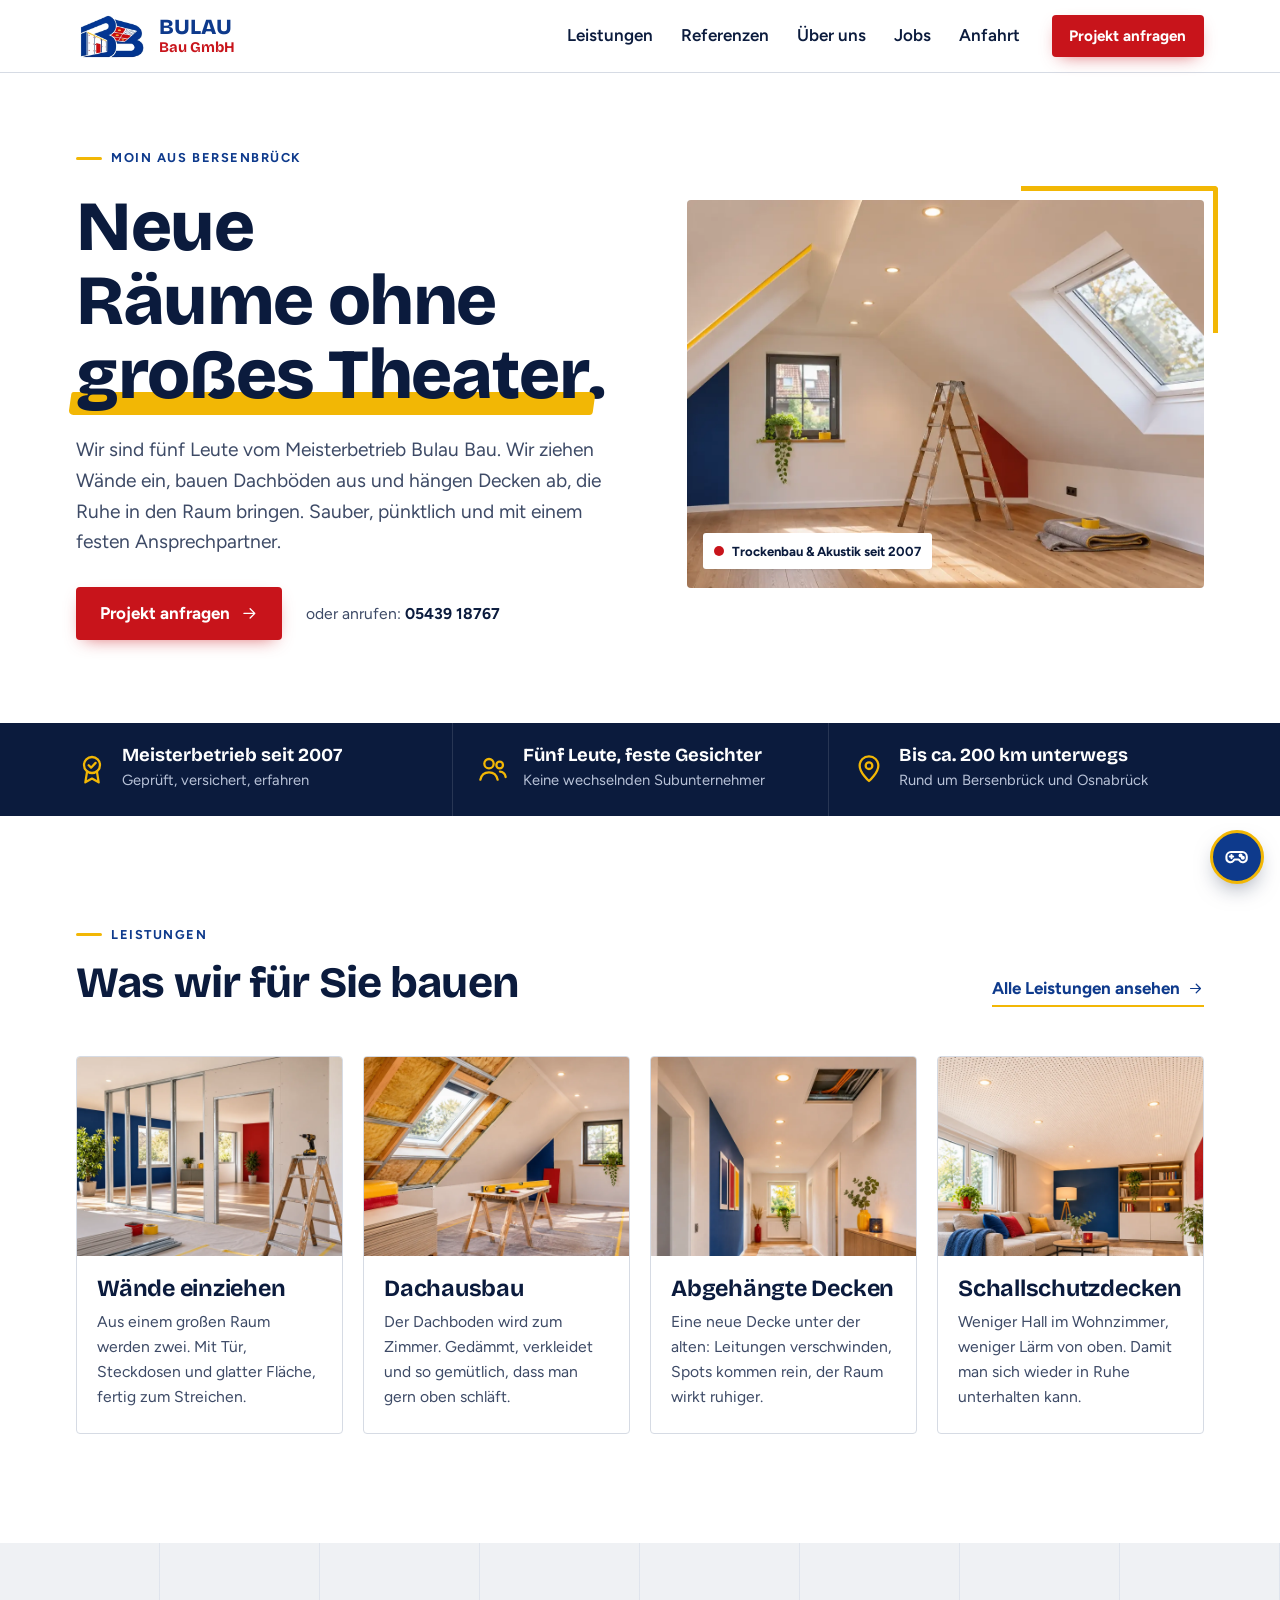
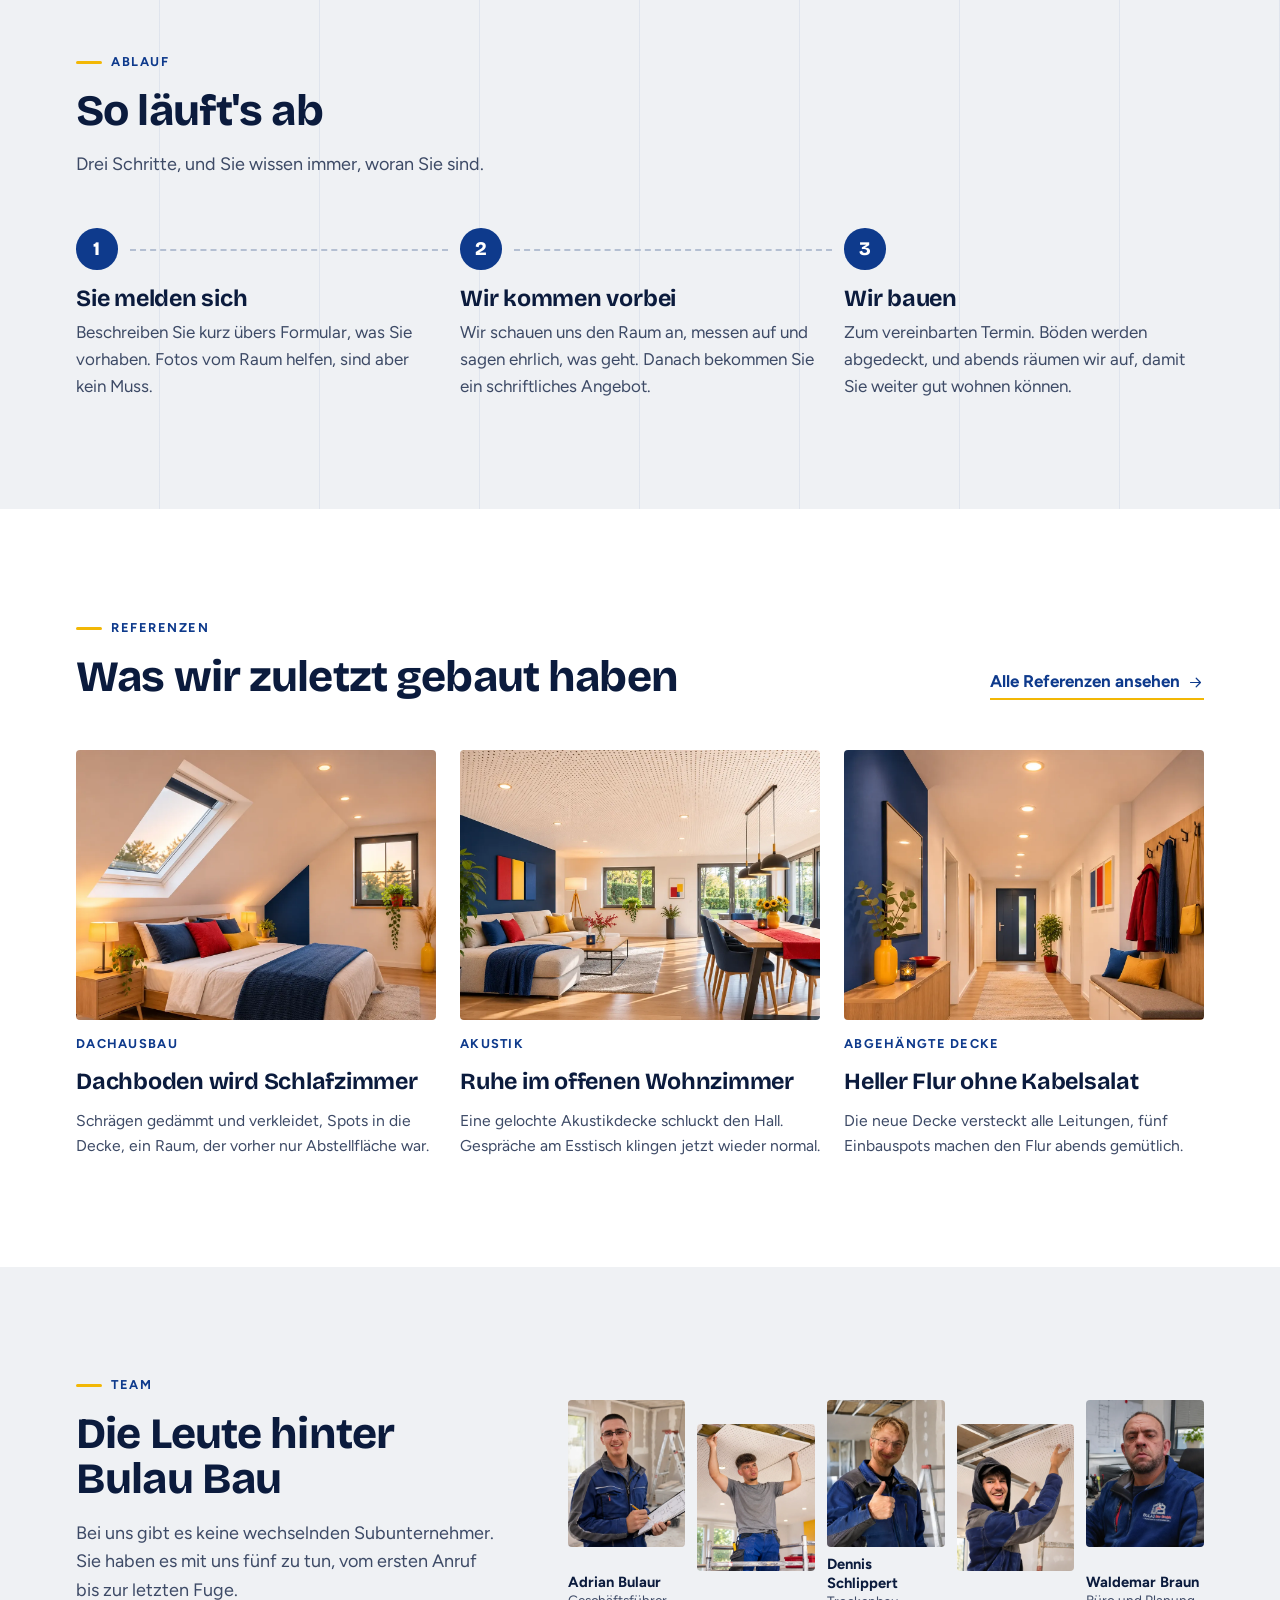
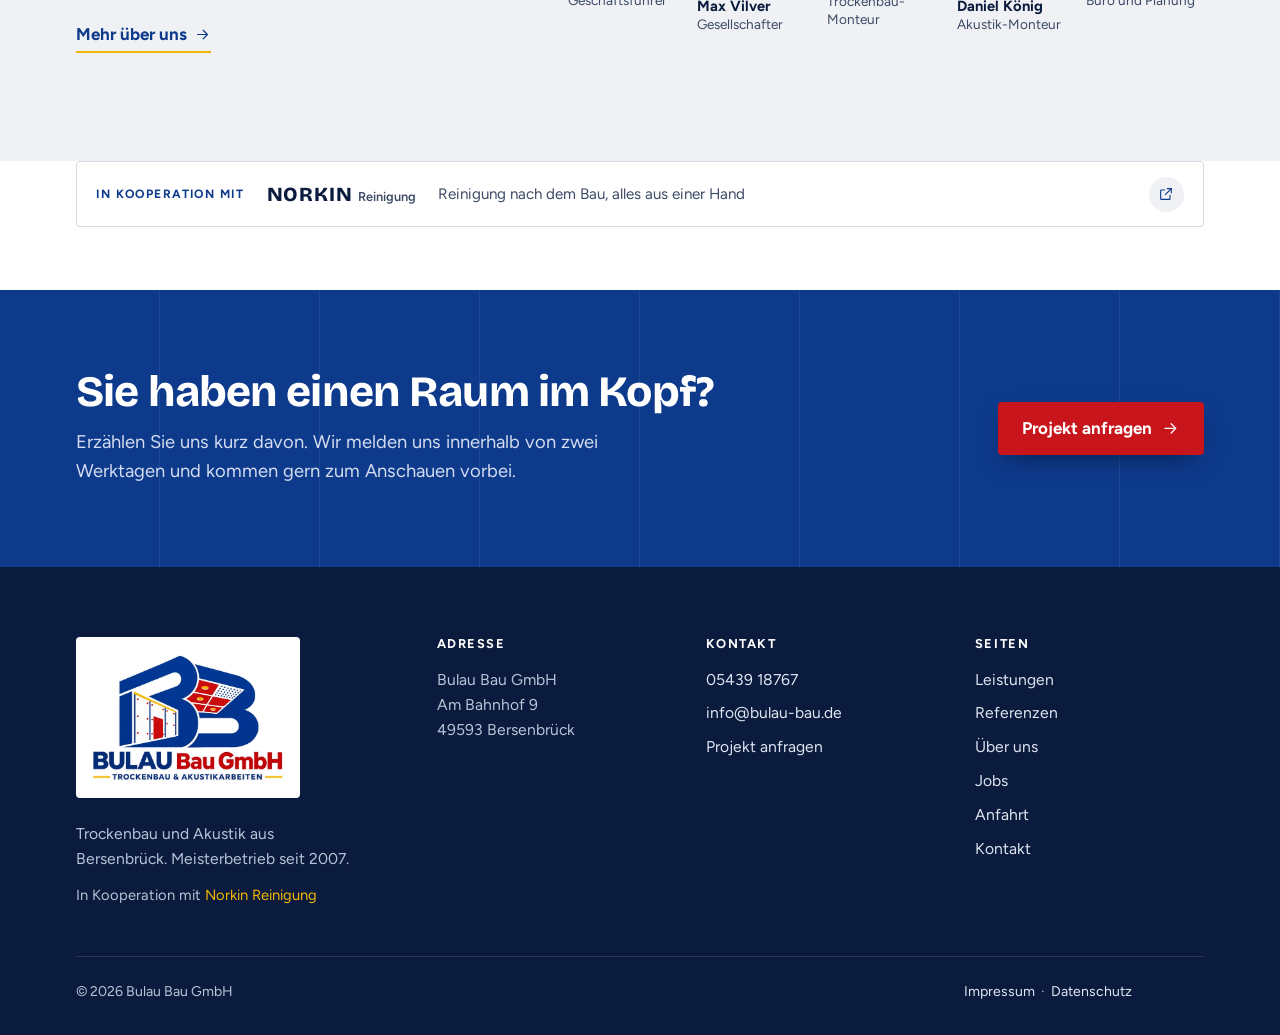
==== commit 14fd277f: "Partner als schmale Leiste, Schutz gegen alte Browser-Dateien Norkin Reinigung GmbH als kompakte Lei" ====
--- a/index.html
+++ b/index.html
@@ -27,7 +27,7 @@
 <meta name="twitter:image" content="https://www.bulau-bau.de/assets/img/og-bild.jpg">
 <link rel="preload" href="assets/fonts/bricolage-grotesque.woff2" as="font" type="font/woff2" crossorigin>
 <link rel="preload" href="assets/fonts/figtree.woff2" as="font" type="font/woff2" crossorigin>
-<link rel="stylesheet" href="assets/css/style.css">
+<link rel="stylesheet" href="assets/css/style.css?v=20261127">
 <script type="application/ld+json">{"@context": "https://schema.org", "@graph": [{"@type": "GeneralContractor", "@id": "https://www.bulau-bau.de/#firma", "name": "Bulau Bau GmbH", "description": "Meisterbetrieb für Trockenbau und Akustikarbeiten aus Bersenbrück: Wände einziehen, Dachausbau, abgehängte Decken und Schallschutzdecken.", "url": "https://www.bulau-bau.de/", "logo": "https://www.bulau-bau.de/assets/img/logo-bulau-bau.webp", "image": "https://www.bulau-bau.de/assets/img/og-bild.jpg", "telephone": "+49 5439 18767", "email": "info@bulau-bau.de", "address": {"@type": "PostalAddress", "streetAddress": "Am Bahnhof 9", "postalCode": "49593", "addressLocality": "Bersenbrück", "addressRegion": "Niedersachsen", "addressCountry": "DE"}, "hasMap": "https://www.google.com/maps/search/?api=1&query=Am+Bahnhof+9%2C+49593+Bersenbr%C3%BCck%2C+Deutschland", "areaServed": "Bersenbrück und Umgebung bis ca. 200 km, unter anderem Osnabrück, Oldenburg, Bremen, Münster und Bielefeld", "foundingDate": "2007", "numberOfEmployees": {"@type": "QuantitativeValue", "value": 5}, "founder": {"@type": "Person", "name": "Adrian Bulaur"}, "knowsAbout": ["Trockenbau", "Akustikdecken", "Dachausbau", "Abgehängte Decken", "Schallschutz"]}, {"@type": "WebSite", "@id": "https://www.bulau-bau.de/#website", "url": "https://www.bulau-bau.de/", "name": "Bulau Bau GmbH", "inLanguage": "de-DE", "publisher": {"@id": "https://www.bulau-bau.de/#firma"}}, {"@type": "WebPage", "@id": "https://www.bulau-bau.de/#seite", "url": "https://www.bulau-bau.de/", "name": "Bulau Bau GmbH · Trockenbau und Akustik in Bersenbrück", "description": "Startseite der Bulau Bau GmbH", "inLanguage": "de-DE", "about": {"@id": "https://www.bulau-bau.de/#firma"}}]}</script>
 </head>
 <body>
@@ -35,7 +35,7 @@
 <header class="header">
   <div class="wrap header__innen">
     <a class="logo" href="./" aria-label="Zur Startseite"><img class="logo__zeichen" src="assets/img/logo-zeichen.webp" alt="" width="240" height="146"><span class="logo__text"><span class="logo__name">BULAU</span><span class="logo__zusatz">Bau GmbH</span></span></a>
-    <button class="nav__schalter" type="button" aria-expanded="false" aria-controls="hauptnav"><svg viewBox="0 0 24 24" fill="none" stroke="currentColor" stroke-width="1.7" stroke-linecap="round" stroke-linejoin="round" aria-hidden="true" focusable="false"><path d="M4 7h16M4 12h16M4 17h16"/></svg>Menü</button>
+    <button class="nav__schalter" type="button" aria-expanded="false" aria-controls="hauptnav"><svg width="24" height="24" viewBox="0 0 24 24" fill="none" stroke="currentColor" stroke-width="1.7" stroke-linecap="round" stroke-linejoin="round" aria-hidden="true" focusable="false"><path d="M4 7h16M4 12h16M4 17h16"/></svg>Menü</button>
     <nav class="nav" id="hauptnav" aria-label="Hauptmenü">
       <ul class="nav__liste"><li><a href="leistungen">Leistungen</a></li><li><a href="referenzen">Referenzen</a></li><li><a href="ueber-uns">Über uns</a></li><li><a href="jobs">Jobs</a></li><li><a href="anfahrt">Anfahrt</a></li></ul>
       <a class="knopf knopf--klein" href="kontakt">Projekt anfragen</a>
@@ -50,7 +50,7 @@
       <h1>Neue Räume ohne <span class="strich">großes Theater</span>.</h1>
       <p class="hero__lead">Wir sind fünf Leute vom Meisterbetrieb Bulau Bau. Wir ziehen Wände ein, bauen Dachböden aus und hängen Decken ab, die Ruhe in den Raum bringen. Sauber, pünktlich und mit einem festen Ansprechpartner.</p>
       <div class="hero__aktion">
-        <a class="knopf" href="kontakt">Projekt anfragen <svg viewBox="0 0 24 24" fill="none" stroke="currentColor" stroke-width="1.7" stroke-linecap="round" stroke-linejoin="round" aria-hidden="true" focusable="false"><path d="M5 12h14M13 6l6 6-6 6"/></svg></a>
+        <a class="knopf" href="kontakt">Projekt anfragen <svg width="24" height="24" viewBox="0 0 24 24" fill="none" stroke="currentColor" stroke-width="1.7" stroke-linecap="round" stroke-linejoin="round" aria-hidden="true" focusable="false"><path d="M5 12h14M13 6l6 6-6 6"/></svg></a>
         <span class="hero__tel">oder anrufen: <a href="tel:+49543918767">05439 18767</a></span>
       </div>
     </div>
@@ -64,9 +64,9 @@
 <section class="leiste" aria-label="Kurz zu uns">
   <div class="wrap">
     <ul>
-      <li><svg viewBox="0 0 24 24" fill="none" stroke="currentColor" stroke-width="1.7" stroke-linecap="round" stroke-linejoin="round" aria-hidden="true" focusable="false"><circle cx="12" cy="9" r="6"/><path d="M9.5 9.2l1.8 1.8 3.4-3.6"/><path d="M8.3 14 7 22l5-2.8 5 2.8-1.3-8"/></svg><div><strong>Meisterbetrieb seit 2007</strong><span>Geprüft, versichert, erfahren</span></div></li>
-      <li><svg viewBox="0 0 24 24" fill="none" stroke="currentColor" stroke-width="1.7" stroke-linecap="round" stroke-linejoin="round" aria-hidden="true" focusable="false"><circle cx="9" cy="8" r="3.5"/><path d="M2.5 20c.8-3.6 3.4-5.5 6.5-5.5s5.7 1.9 6.5 5.5"/><circle cx="17" cy="9" r="2.5"/><path d="M17.2 14c2.2.1 3.8 1.6 4.3 4"/></svg><div><strong>Fünf Leute, feste Gesichter</strong><span>Keine wechselnden Subunternehmer</span></div></li>
-      <li><svg viewBox="0 0 24 24" fill="none" stroke="currentColor" stroke-width="1.7" stroke-linecap="round" stroke-linejoin="round" aria-hidden="true" focusable="false"><path d="M12 21s-7-6.2-7-11.5A7 7 0 0 1 19 9.5C19 14.8 12 21 12 21z"/><circle cx="12" cy="9.5" r="2.5"/></svg><div><strong>Bis ca. 200 km unterwegs</strong><span>Rund um Bersenbrück und Osnabrück</span></div></li>
+      <li><svg width="24" height="24" viewBox="0 0 24 24" fill="none" stroke="currentColor" stroke-width="1.7" stroke-linecap="round" stroke-linejoin="round" aria-hidden="true" focusable="false"><circle cx="12" cy="9" r="6"/><path d="M9.5 9.2l1.8 1.8 3.4-3.6"/><path d="M8.3 14 7 22l5-2.8 5 2.8-1.3-8"/></svg><div><strong>Meisterbetrieb seit 2007</strong><span>Geprüft, versichert, erfahren</span></div></li>
+      <li><svg width="24" height="24" viewBox="0 0 24 24" fill="none" stroke="currentColor" stroke-width="1.7" stroke-linecap="round" stroke-linejoin="round" aria-hidden="true" focusable="false"><circle cx="9" cy="8" r="3.5"/><path d="M2.5 20c.8-3.6 3.4-5.5 6.5-5.5s5.7 1.9 6.5 5.5"/><circle cx="17" cy="9" r="2.5"/><path d="M17.2 14c2.2.1 3.8 1.6 4.3 4"/></svg><div><strong>Fünf Leute, feste Gesichter</strong><span>Keine wechselnden Subunternehmer</span></div></li>
+      <li><svg width="24" height="24" viewBox="0 0 24 24" fill="none" stroke="currentColor" stroke-width="1.7" stroke-linecap="round" stroke-linejoin="round" aria-hidden="true" focusable="false"><path d="M12 21s-7-6.2-7-11.5A7 7 0 0 1 19 9.5C19 14.8 12 21 12 21z"/><circle cx="12" cy="9.5" r="2.5"/></svg><div><strong>Bis ca. 200 km unterwegs</strong><span>Rund um Bersenbrück und Osnabrück</span></div></li>
     </ul>
   </div>
 </section>
@@ -78,7 +78,7 @@
         <span class="dachzeile">Leistungen</span>
         <h2 id="leistungen-titel">Was wir für Sie bauen</h2>
       </div>
-      <a class="mehr" href="leistungen">Alle Leistungen ansehen <svg viewBox="0 0 24 24" fill="none" stroke="currentColor" stroke-width="1.7" stroke-linecap="round" stroke-linejoin="round" aria-hidden="true" focusable="false"><path d="M5 12h14M13 6l6 6-6 6"/></svg></a>
+      <a class="mehr" href="leistungen">Alle Leistungen ansehen <svg width="24" height="24" viewBox="0 0 24 24" fill="none" stroke="currentColor" stroke-width="1.7" stroke-linecap="round" stroke-linejoin="round" aria-hidden="true" focusable="false"><path d="M5 12h14M13 6l6 6-6 6"/></svg></a>
     </div>
     <div class="kacheln"><a class="kachel einblenden" href="leistungen#waende"><div class="bildrahmen r-4x3"><img src="assets/img/staenderwand-rohbau.webp" alt="Neue Trennwand im Bau: links offene Metallständer, rechts schon mit Gipskarton beplankt, mit Türöffnung und Leiter davor" width="1200" height="900" decoding="async" loading="lazy"></div><div class="kachel__text"><h3>Wände einziehen</h3><p>Aus einem großen Raum werden zwei. Mit Tür, Steckdosen und glatter Fläche, fertig zum Streichen.</p></div></a><a class="kachel einblenden" href="leistungen#dachausbau"><div class="bildrahmen r-4x3"><img src="assets/img/dachausbau-daemmung.webp" alt="Dachgeschoss im Ausbau: gelbe Dämmung zwischen den Sparren, darunter Metallprofile, rechts schon mit Gipskarton verkleidet, in der Mitte ein Arbeitsbock mit Wasserwaage" width="1200" height="900" decoding="async" loading="lazy"></div><div class="kachel__text"><h3>Dachausbau</h3><p>Der Dachboden wird zum Zimmer. Gedämmt, verkleidet und so gemütlich, dass man gern oben schläft.</p></div></a><a class="kachel einblenden" href="leistungen#decken"><div class="bildrahmen r-4x3"><img src="assets/img/flur-revisionsklappe.webp" alt="Flur mit neuer abgehängter Decke und Einbauspots, eine geöffnete Revisionsklappe zeigt die Kabel und Rohre darüber" width="1200" height="900" decoding="async" loading="lazy"></div><div class="kachel__text"><h3>Abgehängte Decken</h3><p>Eine neue Decke unter der alten: Leitungen verschwinden, Spots kommen rein, der Raum wirkt ruhiger.</p></div></a><a class="kachel einblenden" href="leistungen#schallschutz"><div class="bildrahmen r-4x3"><img src="assets/img/akustikdecke-wohnzimmer.webp" alt="Wohnzimmer mit fein gelochter weißer Akustikdecke und Einbauspots, darunter Sofa mit bunten Kissen, Stehlampe und beleuchtetes Regal" width="1200" height="900" decoding="async" loading="lazy"></div><div class="kachel__text"><h3>Schallschutzdecken</h3><p>Weniger Hall im Wohnzimmer, weniger Lärm von oben. Damit man sich wieder in Ruhe unterhalten kann.</p></div></a></div>
   </div>
@@ -106,7 +106,7 @@
         <span class="dachzeile">Referenzen</span>
         <h2 id="refs-titel">Was wir zuletzt gebaut haben</h2>
       </div>
-      <a class="mehr" href="referenzen">Alle Referenzen ansehen <svg viewBox="0 0 24 24" fill="none" stroke="currentColor" stroke-width="1.7" stroke-linecap="round" stroke-linejoin="round" aria-hidden="true" focusable="false"><path d="M5 12h14M13 6l6 6-6 6"/></svg></a>
+      <a class="mehr" href="referenzen">Alle Referenzen ansehen <svg width="24" height="24" viewBox="0 0 24 24" fill="none" stroke="currentColor" stroke-width="1.7" stroke-linecap="round" stroke-linejoin="round" aria-hidden="true" focusable="false"><path d="M5 12h14M13 6l6 6-6 6"/></svg></a>
     </div>
     <div class="refs refs--start"><article class="ref einblenden"><figure><div class="bildrahmen r-4x3"><img src="assets/img/dachschlafzimmer.webp" alt="Fertiges Schlafzimmer unter dem Dach mit großem Dachfenster, glatten weißen Schrägen, Einbauspots und Doppelbett im Abendlicht" width="1200" height="900" decoding="async" loading="lazy"></div></figure><span class="ref__art">Dachausbau</span><h3>Dachboden wird Schlafzimmer</h3><p>Schrägen gedämmt und verkleidet, Spots in die Decke, ein Raum, der vorher nur Abstellfläche war.</p></article><article class="ref einblenden"><figure><div class="bildrahmen r-4x3"><img src="assets/img/akustikdecke-wohn-essbereich.webp" alt="Offener Wohn- und Essbereich mit gelochter Akustikdecke, Sofa, Esstisch mit blauen Stühlen und großen Fenstern zum Garten" width="1200" height="900" decoding="async" loading="lazy"></div></figure><span class="ref__art">Akustik</span><h3>Ruhe im offenen Wohnzimmer</h3><p>Eine gelochte Akustikdecke schluckt den Hall. Gespräche am Esstisch klingen jetzt wieder normal.</p></article><article class="ref einblenden"><figure><div class="bildrahmen r-4x3"><img src="assets/img/flur-abgehaengte-decke.webp" alt="Langer Flur mit neuer abgehängter Decke, fünf warme Einbauspots führen zur dunkelblauen Haustür" width="1200" height="900" decoding="async" loading="lazy"></div></figure><span class="ref__art">Abgehängte Decke</span><h3>Heller Flur ohne Kabelsalat</h3><p>Die neue Decke versteckt alle Leitungen, fünf Einbauspots machen den Flur abends gemütlich.</p></article></div>
   </div>
@@ -118,23 +118,20 @@
       <span class="dachzeile">Team</span>
       <h2 id="team-titel">Die Leute hinter Bulau Bau</h2>
       <p>Bei uns gibt es keine wechselnden Subunternehmer. Sie haben es mit uns fünf zu tun, vom ersten Anruf bis zur letzten Fuge.</p>
-      <a class="mehr" href="ueber-uns">Mehr über uns <svg viewBox="0 0 24 24" fill="none" stroke="currentColor" stroke-width="1.7" stroke-linecap="round" stroke-linejoin="round" aria-hidden="true" focusable="false"><path d="M5 12h14M13 6l6 6-6 6"/></svg></a>
+      <a class="mehr" href="ueber-uns">Mehr über uns <svg width="24" height="24" viewBox="0 0 24 24" fill="none" stroke="currentColor" stroke-width="1.7" stroke-linecap="round" stroke-linejoin="round" aria-hidden="true" focusable="false"><path d="M5 12h14M13 6l6 6-6 6"/></svg></a>
     </div>
     <div class="gesichter einblenden"><figure><div class="bildrahmen r-4x5"><img src="assets/img/team-adrian-bulaur.webp" alt="Adrian Bulaur in blauer Arbeitsjacke mit Klemmbrett und Grundriss auf einer Baustelle" width="720" height="900" decoding="async" loading="lazy"></div><figcaption><strong>Adrian Bulaur</strong><span>Geschäftsführer</span></figcaption></figure><figure><div class="bildrahmen r-4x5"><img src="assets/img/team-max-vilver.webp" alt="Max Vilver im grauen T-Shirt auf einem Gerüst hebt eine gelochte Akustikplatte an die Decke" width="720" height="900" decoding="async" loading="lazy"></div><figcaption><strong>Max Vilver</strong><span>Gesellschafter</span></figcaption></figure><figure><div class="bildrahmen r-4x5"><img src="assets/img/team-dennis-schlippert.webp" alt="Dennis Schlippert in blauer Arbeitsjacke hebt lächelnd den Daumen, hinter ihm eine verspachtelte Gipskartonwand und eine Leiter" width="720" height="900" decoding="async" loading="lazy"></div><figcaption><strong>Dennis Schlippert</strong><span>Trockenbau-Monteur</span></figcaption></figure><figure><div class="bildrahmen r-4x5"><img src="assets/img/team-daniel-koenig.webp" alt="Daniel König mit Kapuze und blauer Arbeitsjacke setzt lächelnd eine gelochte Akustikplatte ein" width="720" height="900" decoding="async" loading="lazy"></div><figcaption><strong>Daniel König</strong><span>Akustik-Monteur</span></figcaption></figure><figure><div class="bildrahmen r-4x5"><img src="assets/img/team-waldemar-braun.webp" alt="Waldemar Braun in blauer Fleecejacke mit Bulau-Bau-Logo am Schreibtisch, hinter ihm Baupläne an der Wand und ein Bildschirm" width="720" height="900" decoding="async" loading="lazy"></div><figcaption><strong>Waldemar Braun</strong><span>Büro und Planung</span></figcaption></figure></div>
   </div>
 </section>
 
-<section class="sektion partner-sektion" aria-labelledby="partner-titel">
+<section class="partner-sektion" aria-label="Kooperationspartner">
   <div class="wrap">
-    <div class="partner einblenden">
-      <div class="partner__zeichen"><svg viewBox="0 0 24 24" fill="none" stroke="currentColor" stroke-width="1.7" stroke-linecap="round" stroke-linejoin="round" aria-hidden="true" focusable="false"><path d="M12 3l1.8 4.7L18.5 9.5l-4.7 1.8L12 16l-1.8-4.7L5.5 9.5l4.7-1.8z"/><path d="M19 15l.8 2.2L22 18l-2.2.8L19 21l-.8-2.2L16 18l2.2-.8z"/></svg></div>
-      <div class="partner__text">
-        <span class="dachzeile">In Kooperation mit</span>
-        <h2 id="partner-titel">Sauber bis zum Einzug</h2>
-        <p>Wir arbeiten mit <strong>Reinigung Norkin</strong> zusammen. Wenn bei Ihnen gebaut wurde, kümmert sich das Team von Norkin auf Wunsch um die Reinigung danach. So haben Sie einen Ansprechpartner weniger zu suchen.</p>
-      </div>
-      <a class="partner__link" href="https://reinigung-norkin.de/" target="_blank" rel="noopener">Zu Reinigung Norkin <svg viewBox="0 0 24 24" fill="none" stroke="currentColor" stroke-width="1.7" stroke-linecap="round" stroke-linejoin="round" aria-hidden="true" focusable="false"><path d="M14 4h6v6"/><path d="M20 4l-9 9"/><path d="M18 14v5a1 1 0 0 1-1 1H5a1 1 0 0 1-1-1V7a1 1 0 0 1 1-1h5"/></svg></a>
-    </div>
+    <a class="partner einblenden" href="https://reinigung-norkin.de/" target="_blank" rel="noopener">
+      <span class="partner__label">In Kooperation mit</span>
+      <span class="partner__logo"><span class="partner__wort">NORKIN<small>Reinigung</small></span></span>
+      <span class="partner__text">Reinigung nach dem Bau, alles aus einer Hand</span>
+      <span class="partner__pfeil"><svg width="24" height="24" viewBox="0 0 24 24" fill="none" stroke="currentColor" stroke-width="1.7" stroke-linecap="round" stroke-linejoin="round" aria-hidden="true" focusable="false"><path d="M14 4h6v6"/><path d="M20 4l-9 9"/><path d="M18 14v5a1 1 0 0 1-1 1H5a1 1 0 0 1-1-1V7a1 1 0 0 1 1-1h5"/></svg></span>
+    </a>
   </div>
 </section>
 
@@ -144,7 +141,7 @@
       <h2 id="aufruf-titel">Sie haben einen Raum im Kopf?</h2>
       <p>Erzählen Sie uns kurz davon. Wir melden uns innerhalb von zwei Werktagen und kommen gern zum Anschauen vorbei.</p>
     </div>
-    <a class="knopf" href="kontakt">Projekt anfragen <svg viewBox="0 0 24 24" fill="none" stroke="currentColor" stroke-width="1.7" stroke-linecap="round" stroke-linejoin="round" aria-hidden="true" focusable="false"><path d="M5 12h14M13 6l6 6-6 6"/></svg></a>
+    <a class="knopf" href="kontakt">Projekt anfragen <svg width="24" height="24" viewBox="0 0 24 24" fill="none" stroke="currentColor" stroke-width="1.7" stroke-linecap="round" stroke-linejoin="round" aria-hidden="true" focusable="false"><path d="M5 12h14M13 6l6 6-6 6"/></svg></a>
   </div>
 </section>
 </main>
@@ -154,7 +151,7 @@
       <div>
         <a class="footer__logo" href="./" aria-label="Zur Startseite"><img src="assets/img/logo-bulau-bau.webp" alt="Logo der Bulau Bau GmbH, Trockenbau und Akustikarbeiten" width="600" height="413" loading="lazy"></a>
         <p class="footer__satz">Trockenbau und Akustik aus Bersenbrück. Meisterbetrieb seit 2007.</p>
-        <p class="footer__partner">In Kooperation mit <a href="https://reinigung-norkin.de/" target="_blank" rel="noopener">Reinigung Norkin</a></p>
+        <p class="footer__partner">In Kooperation mit <a href="https://reinigung-norkin.de/" target="_blank" rel="noopener">Norkin Reinigung</a></p>
       </div>
       <div>
         <h2>Adresse</h2>
@@ -186,7 +183,7 @@
     </div>
   </div>
 </footer>
-<script src="assets/js/main.js" defer></script>
-<script src="assets/js/spiel.js" defer></script>
+<script src="assets/js/main.js?v=20261127" defer></script>
+<script src="assets/js/spiel.js?v=20261127" defer></script>
 </body>
 </html>
--- a/assets/css/style.css
+++ b/assets/css/style.css
@@ -672,21 +672,24 @@
 /* Lange Woerter wie "Verbraucherstreitbeilegung" auf sehr schmalen Handys umbrechen */
 .recht h2 { hyphens: auto; -webkit-hyphens: auto; overflow-wrap: anywhere; }
 
-/* Kooperationspartner */
-.partner-sektion { padding-block: clamp(2.5rem, 1.5rem + 4vw, 4.5rem); }
-.partner { display: grid; grid-template-columns: auto 1fr auto; gap: 1.5rem 2rem; align-items: center; padding: clamp(1.4rem, 1rem + 2vw, 2.2rem); border: 1px solid var(--linie); border-left: 5px solid var(--gelb); border-radius: var(--radius); background: var(--weiss); }
-.partner__zeichen { width: 4rem; height: 4rem; border-radius: 50%; display: grid; place-items: center; background: var(--gips); color: var(--blau); }
-.partner__zeichen svg { width: 2rem; height: 2rem; }
-.partner__text { display: grid; gap: .6rem; min-width: 0; }
-.partner__text h2 { font-size: clamp(1.4rem, 1.2rem + 1vw, 1.9rem); }
-.partner__text p { color: var(--text-2); max-width: 40rem; }
-.partner__link { display: inline-flex; align-items: center; gap: .5rem; min-height: 3rem; padding: .7rem 1.2rem; border: 2px solid var(--blau); border-radius: var(--radius); color: var(--blau); font-weight: 700; text-decoration: none; white-space: nowrap; transition: background-color .2s ease, color .2s ease; }
-.partner__link svg { width: 1.1em; height: 1.1em; }
-.partner__link:hover { background: var(--blau); color: var(--weiss); }
+/* Kooperationspartner: schmale Leiste */
+.partner-sektion { padding-block: 0 clamp(2.5rem, 1.5rem + 3vw, 4rem); }
+.partner {
+  display: flex; align-items: center; gap: .9rem 1.4rem; flex-wrap: wrap;
+  padding: .9rem 1.2rem; border: 1px solid var(--linie); border-radius: var(--radius);
+  background: var(--weiss); color: var(--text-2); text-decoration: none;
+  transition: border-color .2s ease, box-shadow .2s ease;
+}
+.partner:hover { border-color: #aab6cc; box-shadow: var(--schatten); color: var(--text-2); }
+.partner__label { font-size: .75rem; font-weight: 700; letter-spacing: .12em; text-transform: uppercase; color: var(--blau); }
+.partner__logo { display: flex; align-items: center; }
+.partner__logo img { height: 2.4rem; width: auto; max-width: 10rem; object-fit: contain; }
+.partner__wort { font-family: var(--f-head); font-weight: 800; font-size: 1.25rem; letter-spacing: .04em; color: var(--nacht); line-height: 1; display: flex; align-items: baseline; gap: .35rem; }
+.partner__wort small { font-family: var(--f-text); font-weight: 600; font-size: .8rem; letter-spacing: 0; color: var(--text-2); }
+.partner__text { flex: 1 1 14rem; font-size: .95rem; min-width: 0; }
+.partner__pfeil { display: grid; place-items: center; width: 2.2rem; height: 2.2rem; border-radius: 50%; background: var(--gips); color: var(--blau); flex: none; transition: background-color .2s ease, color .2s ease; }
+.partner__pfeil svg { width: 1rem; height: 1rem; }
+.partner:hover .partner__pfeil { background: var(--blau); color: var(--weiss); }
 .footer__partner { margin-top: .8rem; font-size: .92rem; }
 .footer__partner a { color: var(--gelb); }
-@media (max-width: 820px) {
-  .partner { grid-template-columns: 1fr; }
-  .partner__zeichen { width: 3.2rem; height: 3.2rem; }
-  .partner__link { justify-content: center; white-space: normal; }
-}
+@media (max-width: 520px) { .partner__text { flex-basis: 100%; order: 3; } .partner__pfeil { margin-left: auto; } }
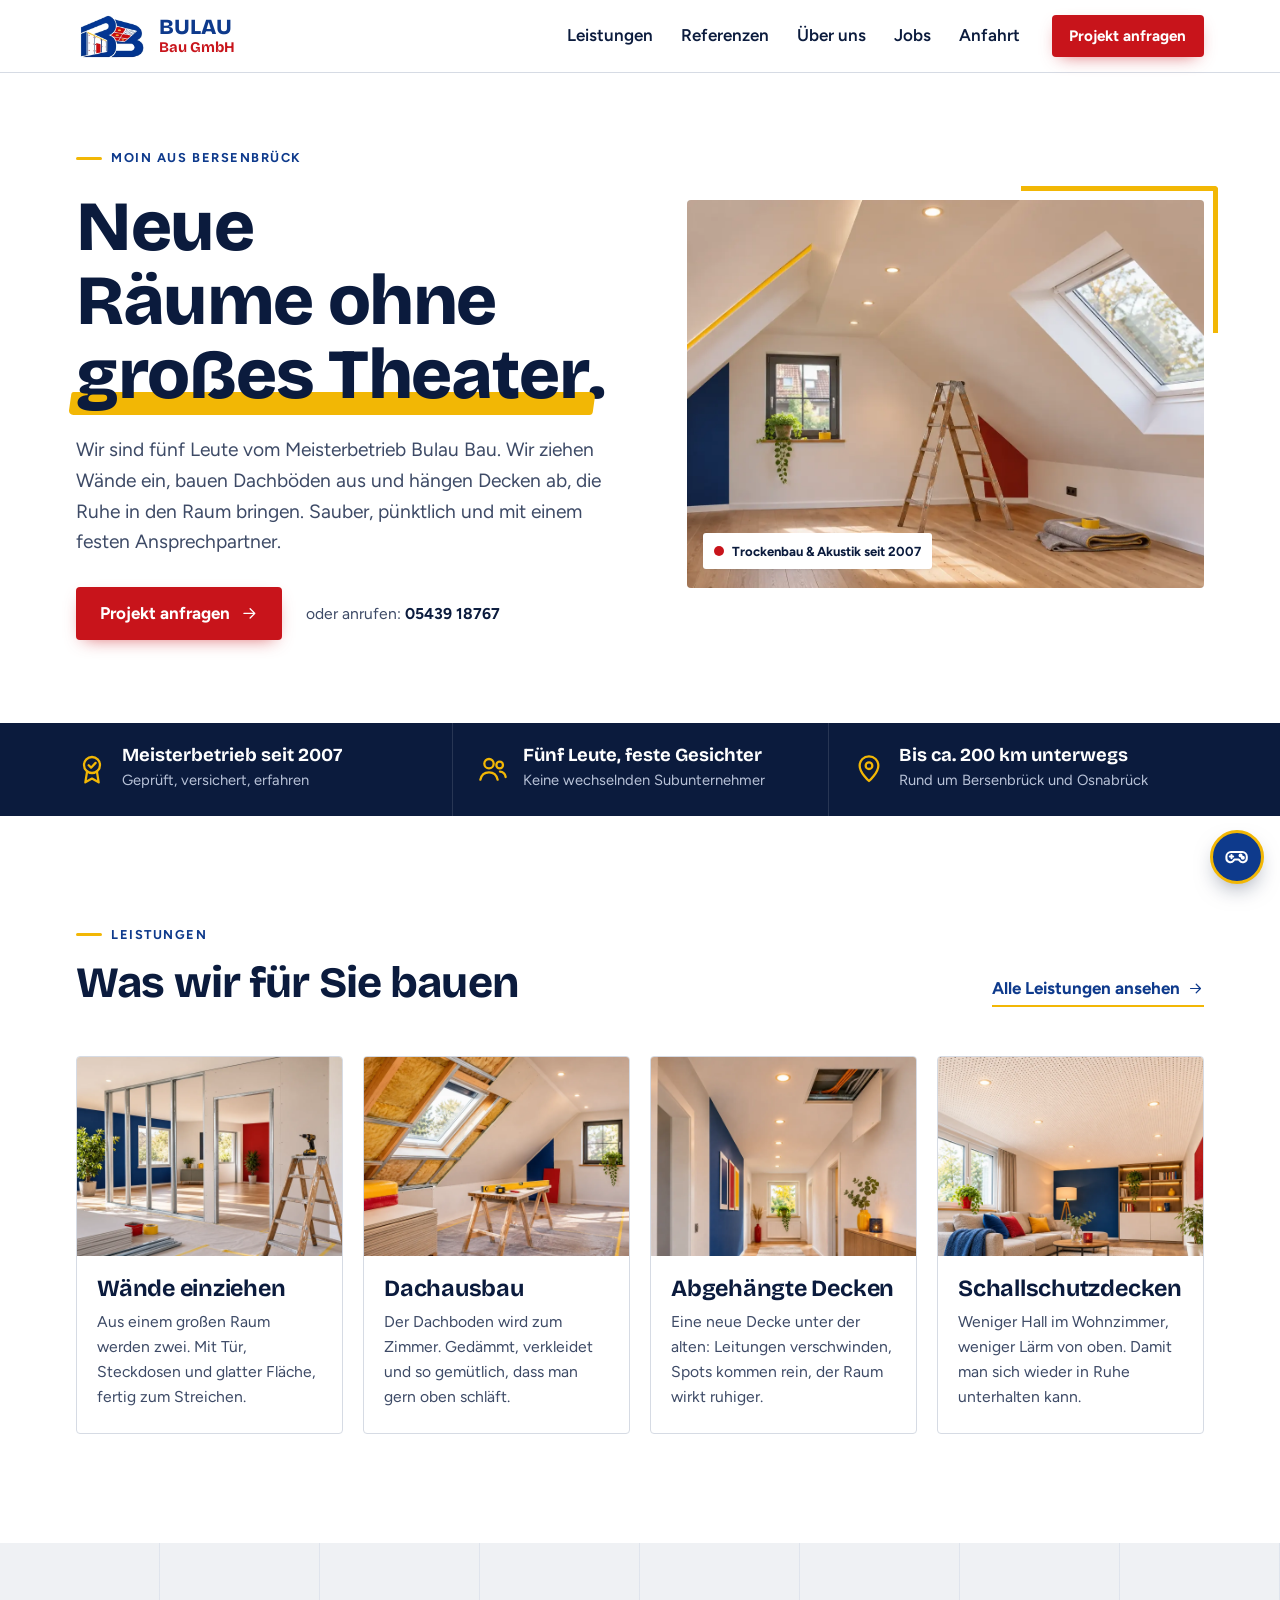
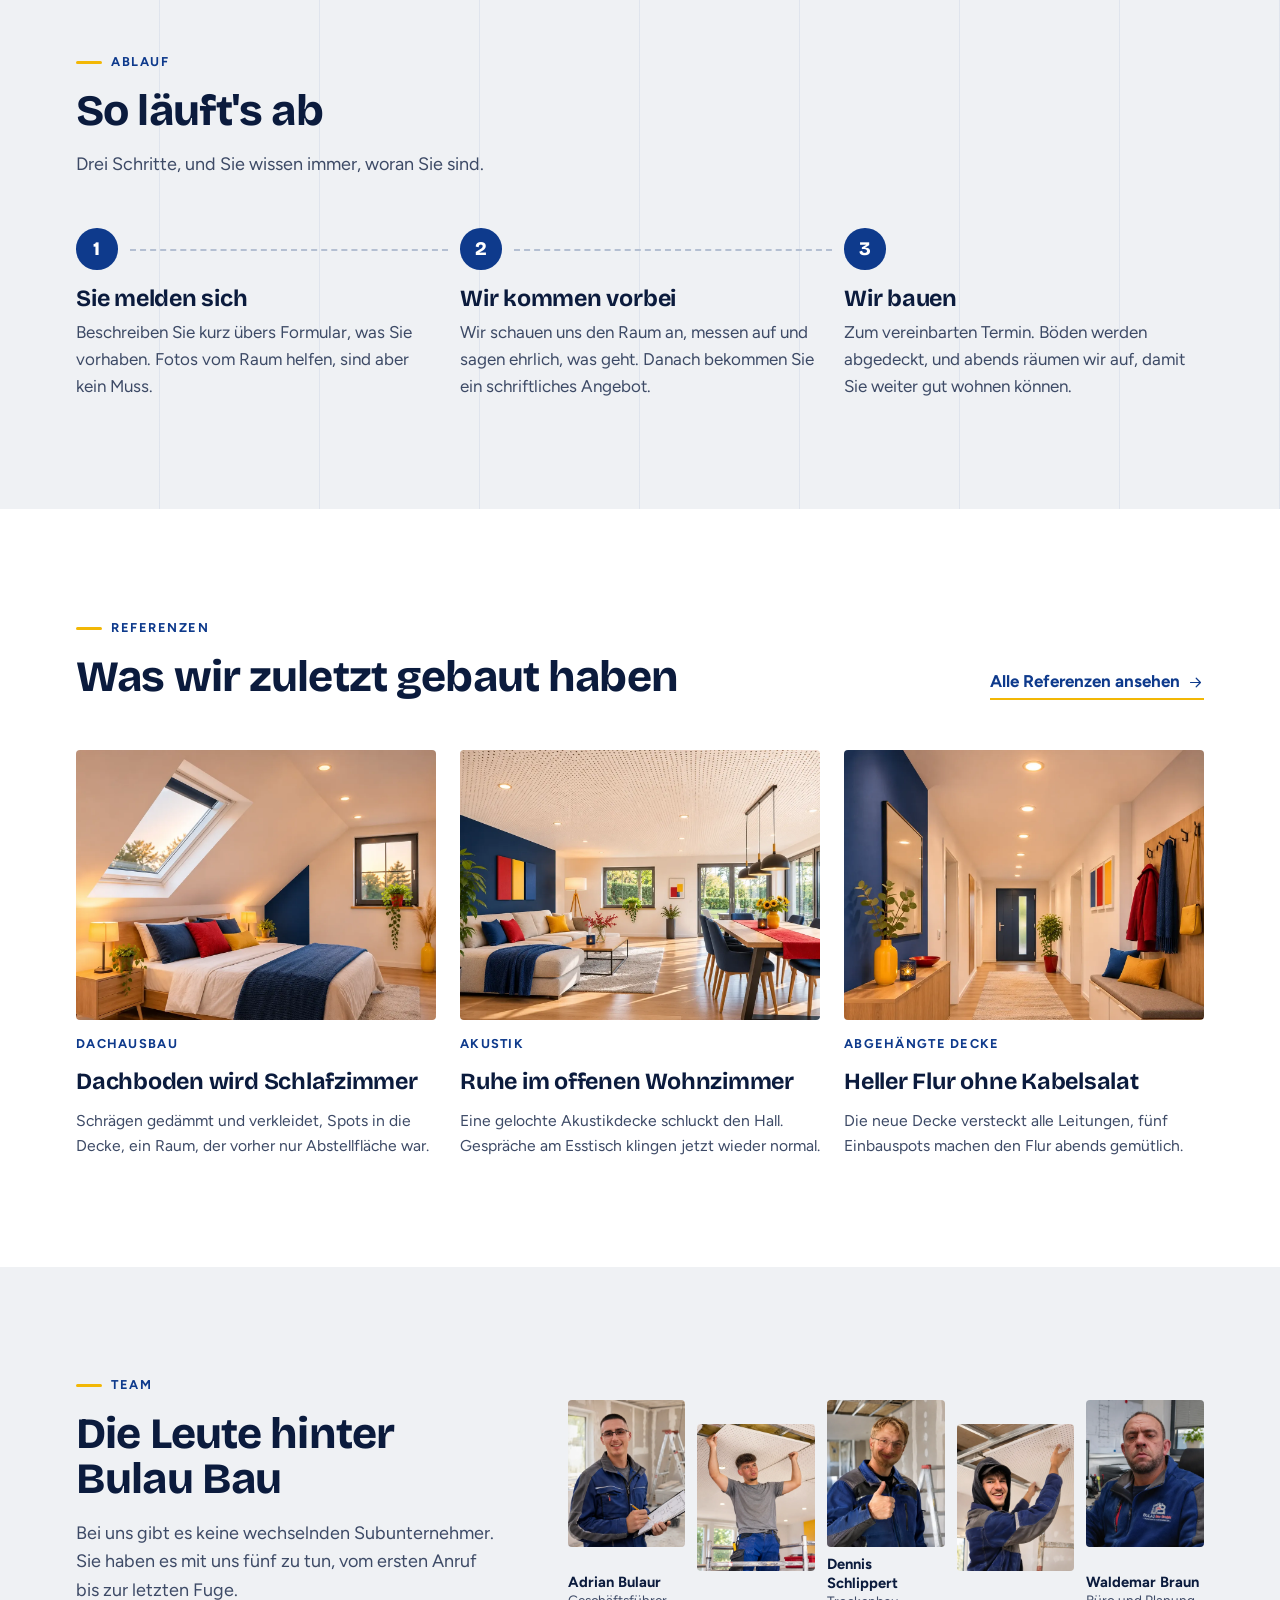
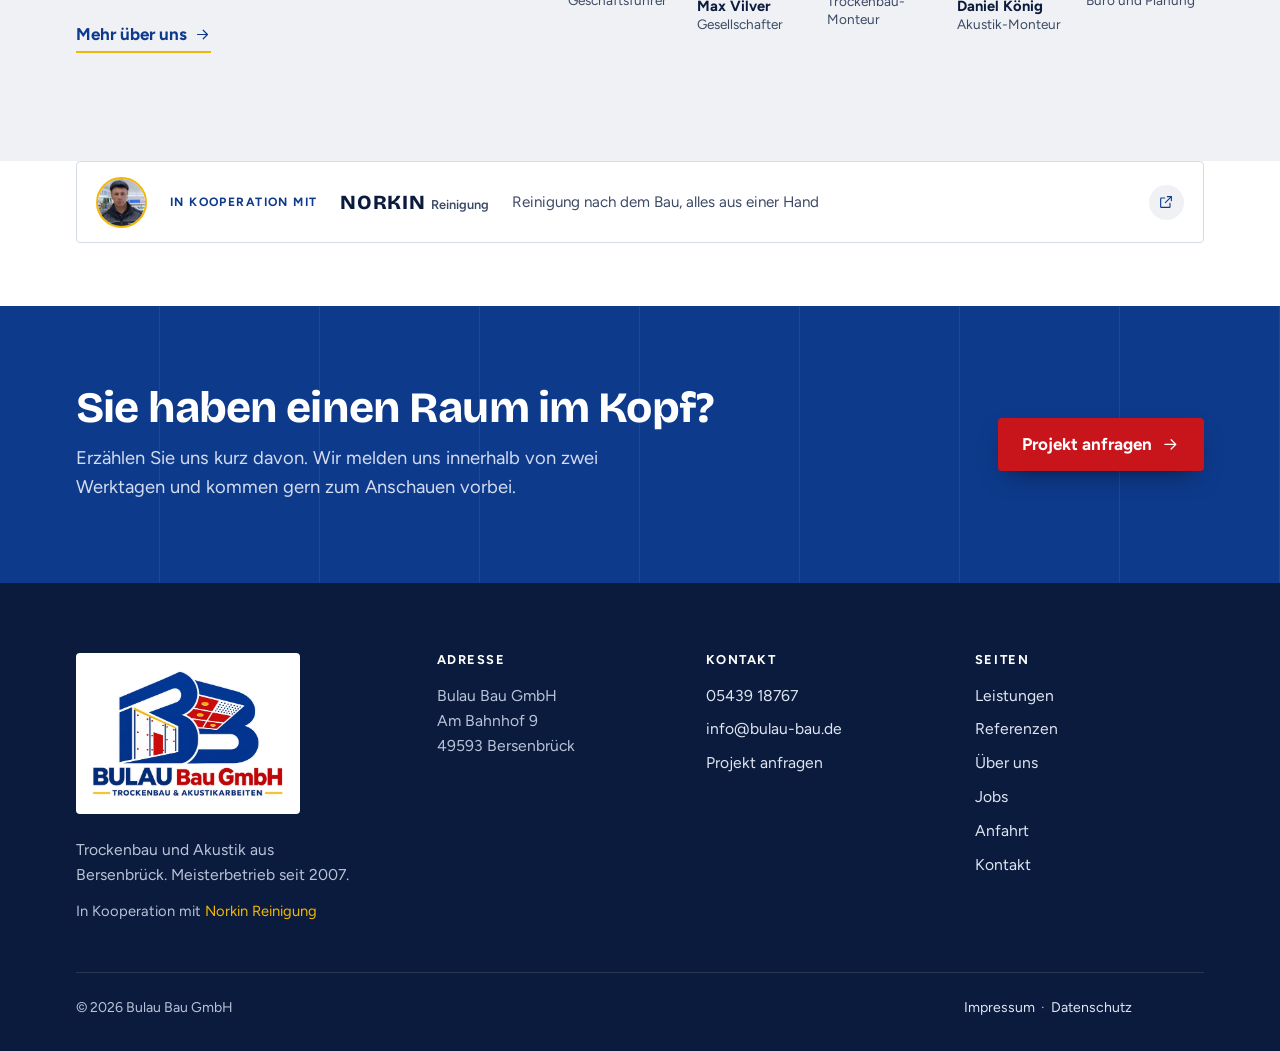
==== commit 57d3a80f: "Foto des Norkin-Mitarbeiters in der Partner-Leiste Co-Authored-By: Claude Opus 5.5 <noreply@anthropi" ====
--- a/index.html
+++ b/index.html
@@ -127,6 +127,7 @@
 <section class="partner-sektion" aria-label="Kooperationspartner">
   <div class="wrap">
     <a class="partner einblenden" href="https://reinigung-norkin.de/" target="_blank" rel="noopener">
+      <span class="partner__foto"><img src="assets/img/partner-norkin-mitarbeiter.webp" alt="Mitarbeiter der Norkin Reinigung GmbH in dunkelblauer Arbeitsjacke mit der Aufschrift Reinigungsdienst" width="240" height="240" loading="lazy"></span>
       <span class="partner__label">In Kooperation mit</span>
       <span class="partner__logo"><span class="partner__wort">NORKIN<small>Reinigung</small></span></span>
       <span class="partner__text">Reinigung nach dem Bau, alles aus einer Hand</span>
--- a/assets/css/style.css
+++ b/assets/css/style.css
@@ -693,3 +693,7 @@
 .footer__partner { margin-top: .8rem; font-size: .92rem; }
 .footer__partner a { color: var(--gelb); }
 @media (max-width: 520px) { .partner__text { flex-basis: 100%; order: 3; } .partner__pfeil { margin-left: auto; } }
+.partner__foto { flex: none; display: inline-flex; }
+.partner__foto img { width: 3.2rem; height: 3.2rem; border-radius: 50%; object-fit: cover; border: 2px solid var(--gelb); transition: transform .25s ease; }
+.partner:hover .partner__foto img { transform: scale(1.06); }
+@media (max-width: 520px) { .partner__foto img { width: 2.8rem; height: 2.8rem; } }
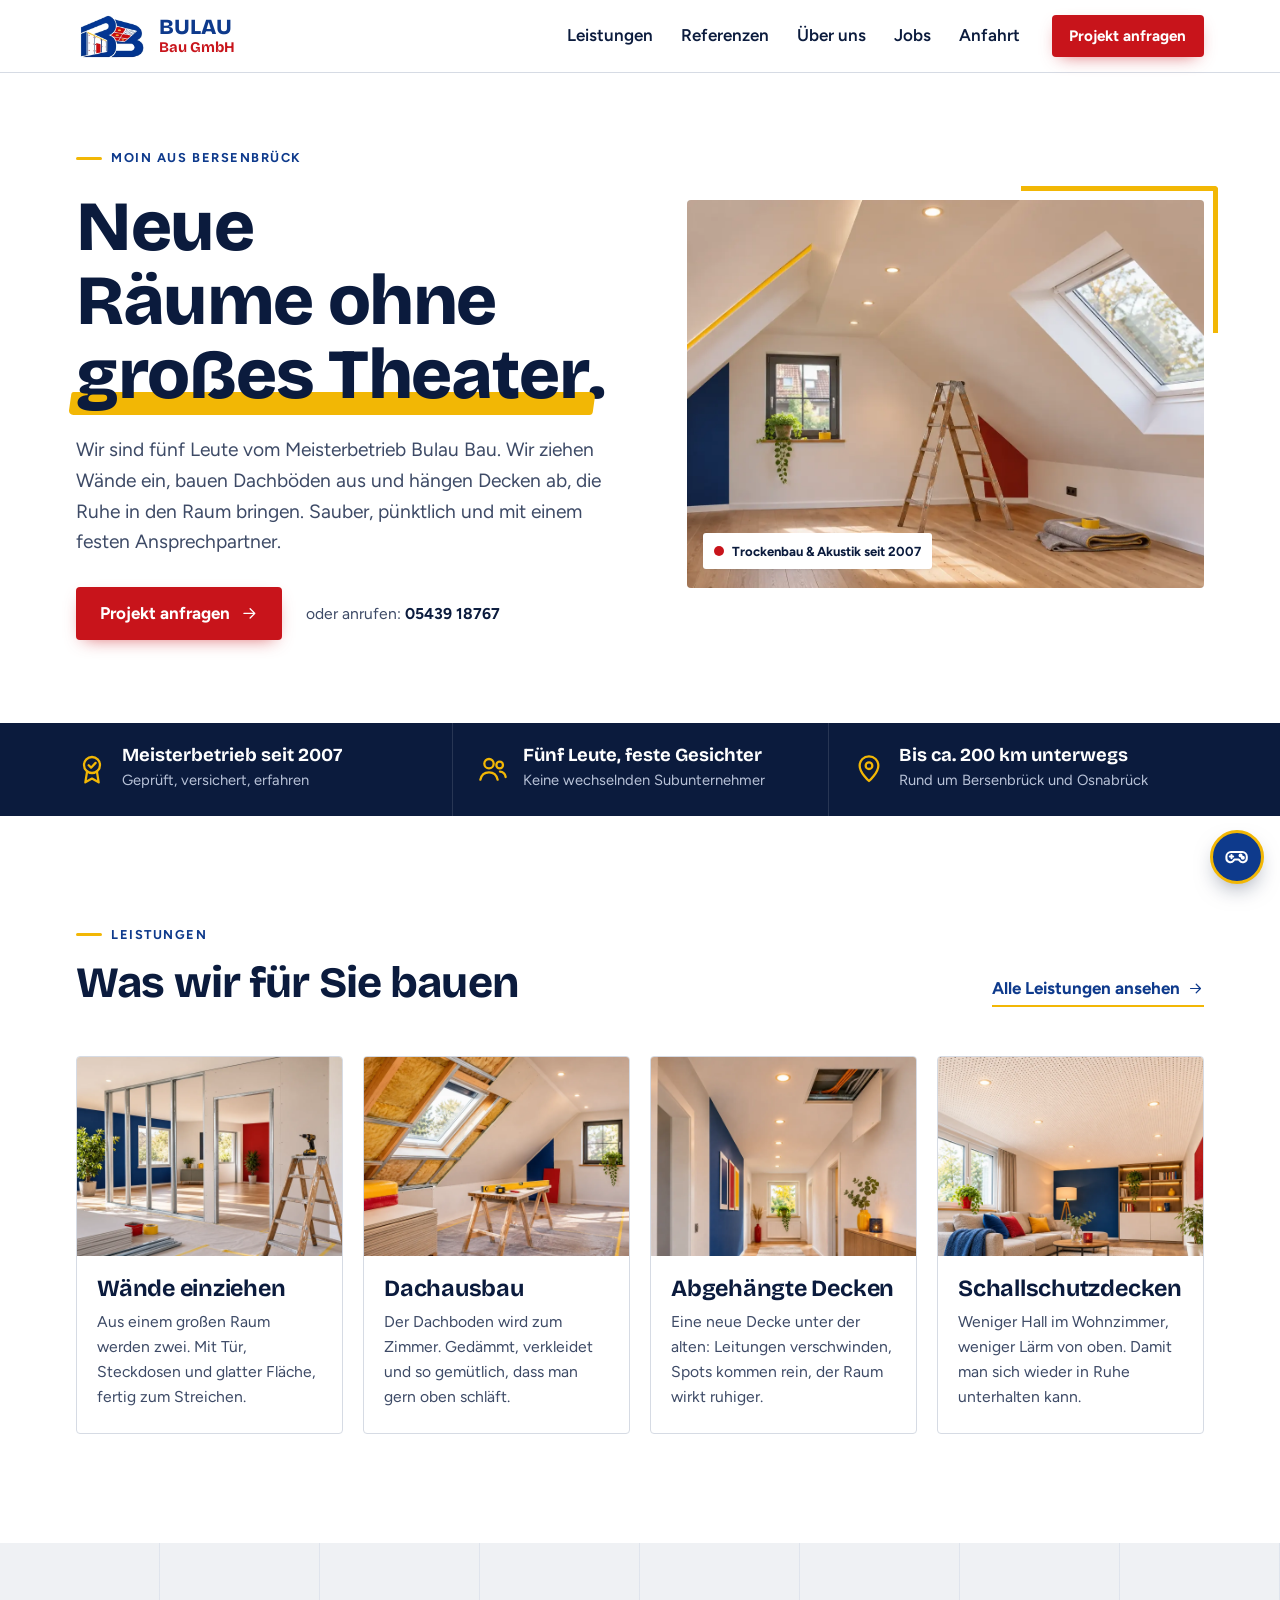
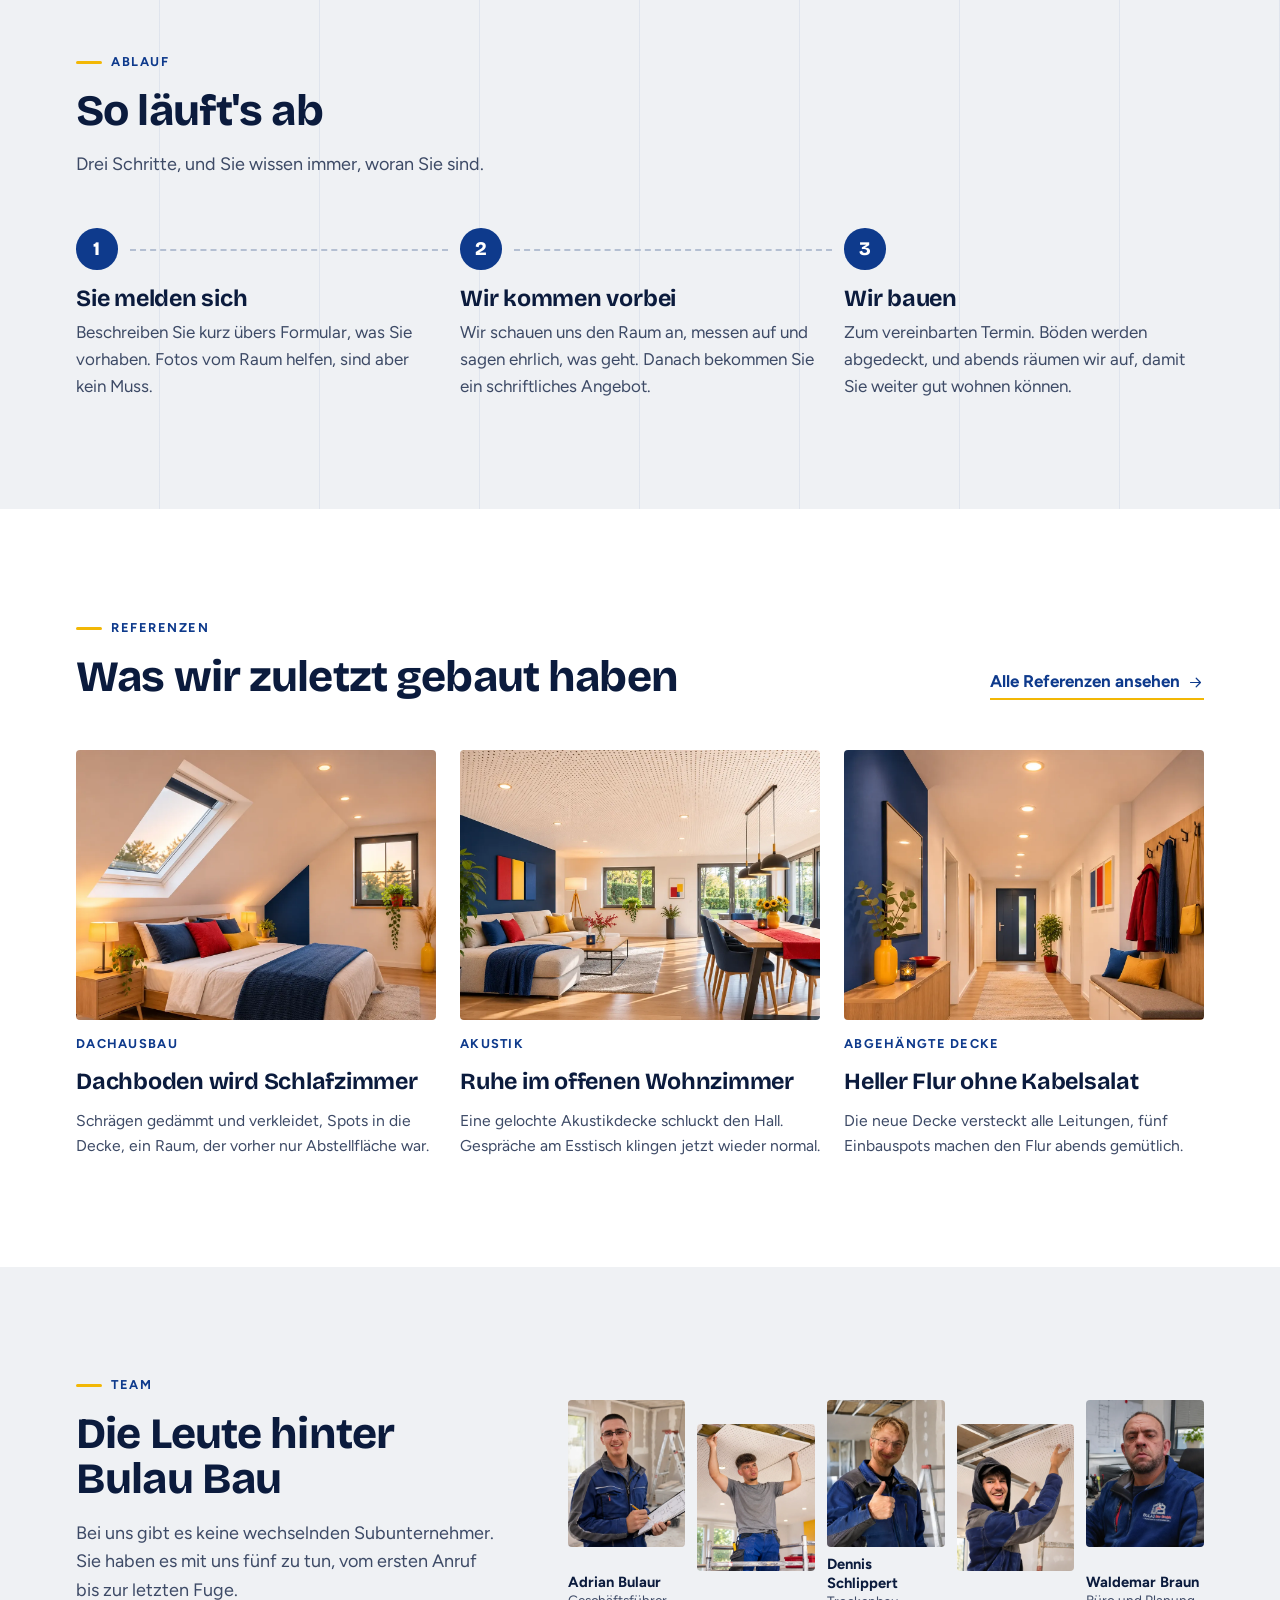
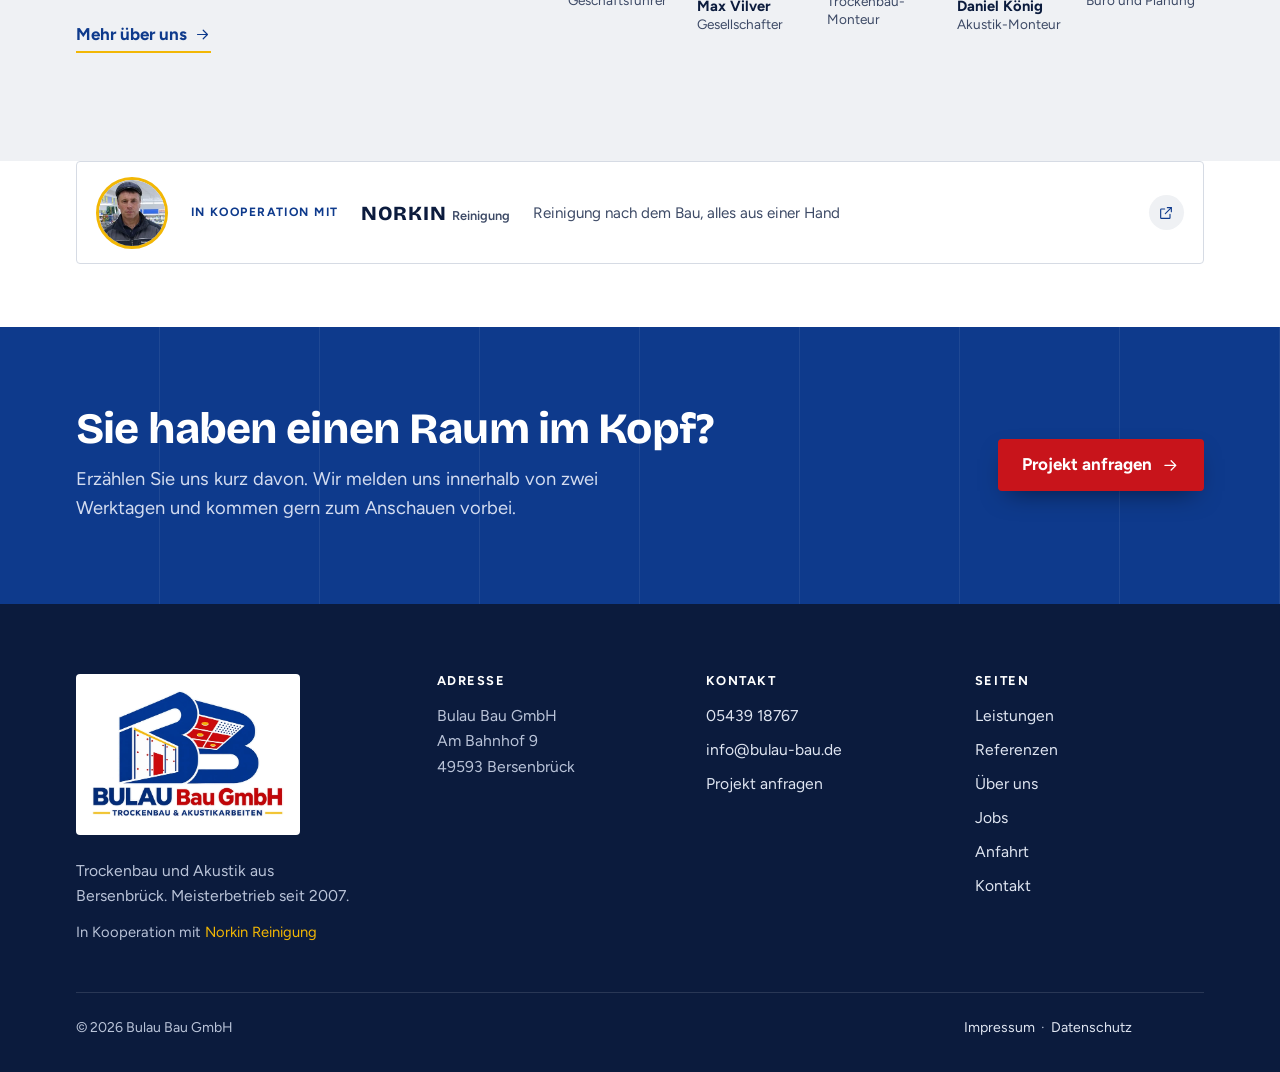
==== commit dfde60f4: "Partnerfoto größer Co-Authored-By: Claude Opus 5.5 <noreply@anthropic.com> Claude-Session: https://c" ====
--- a/index.html
+++ b/index.html
@@ -27,7 +27,7 @@
 <meta name="twitter:image" content="https://www.bulau-bau.de/assets/img/og-bild.jpg">
 <link rel="preload" href="assets/fonts/bricolage-grotesque.woff2" as="font" type="font/woff2" crossorigin>
 <link rel="preload" href="assets/fonts/figtree.woff2" as="font" type="font/woff2" crossorigin>
-<link rel="stylesheet" href="assets/css/style.css?v=20261127">
+<link rel="stylesheet" href="assets/css/style.css?v=49f70ca5">
 <script type="application/ld+json">{"@context": "https://schema.org", "@graph": [{"@type": "GeneralContractor", "@id": "https://www.bulau-bau.de/#firma", "name": "Bulau Bau GmbH", "description": "Meisterbetrieb für Trockenbau und Akustikarbeiten aus Bersenbrück: Wände einziehen, Dachausbau, abgehängte Decken und Schallschutzdecken.", "url": "https://www.bulau-bau.de/", "logo": "https://www.bulau-bau.de/assets/img/logo-bulau-bau.webp", "image": "https://www.bulau-bau.de/assets/img/og-bild.jpg", "telephone": "+49 5439 18767", "email": "info@bulau-bau.de", "address": {"@type": "PostalAddress", "streetAddress": "Am Bahnhof 9", "postalCode": "49593", "addressLocality": "Bersenbrück", "addressRegion": "Niedersachsen", "addressCountry": "DE"}, "hasMap": "https://www.google.com/maps/search/?api=1&query=Am+Bahnhof+9%2C+49593+Bersenbr%C3%BCck%2C+Deutschland", "areaServed": "Bersenbrück und Umgebung bis ca. 200 km, unter anderem Osnabrück, Oldenburg, Bremen, Münster und Bielefeld", "foundingDate": "2007", "numberOfEmployees": {"@type": "QuantitativeValue", "value": 5}, "founder": {"@type": "Person", "name": "Adrian Bulaur"}, "knowsAbout": ["Trockenbau", "Akustikdecken", "Dachausbau", "Abgehängte Decken", "Schallschutz"]}, {"@type": "WebSite", "@id": "https://www.bulau-bau.de/#website", "url": "https://www.bulau-bau.de/", "name": "Bulau Bau GmbH", "inLanguage": "de-DE", "publisher": {"@id": "https://www.bulau-bau.de/#firma"}}, {"@type": "WebPage", "@id": "https://www.bulau-bau.de/#seite", "url": "https://www.bulau-bau.de/", "name": "Bulau Bau GmbH · Trockenbau und Akustik in Bersenbrück", "description": "Startseite der Bulau Bau GmbH", "inLanguage": "de-DE", "about": {"@id": "https://www.bulau-bau.de/#firma"}}]}</script>
 </head>
 <body>
@@ -127,7 +127,7 @@
 <section class="partner-sektion" aria-label="Kooperationspartner">
   <div class="wrap">
     <a class="partner einblenden" href="https://reinigung-norkin.de/" target="_blank" rel="noopener">
-      <span class="partner__foto"><img src="assets/img/partner-norkin-mitarbeiter.webp" alt="Mitarbeiter der Norkin Reinigung GmbH in dunkelblauer Arbeitsjacke mit der Aufschrift Reinigungsdienst" width="240" height="240" loading="lazy"></span>
+      <span class="partner__foto"><img src="assets/img/partner-norkin-mitarbeiter.webp" alt="Mitarbeiter der Norkin Reinigung GmbH in dunkelblauer Arbeitsjacke mit der Aufschrift Reinigungsdienst" width="240" height="240" loading="lazy" style="width:4.5rem;height:4.5rem;border-radius:50%;object-fit:cover"></span>
       <span class="partner__label">In Kooperation mit</span>
       <span class="partner__logo"><span class="partner__wort">NORKIN<small>Reinigung</small></span></span>
       <span class="partner__text">Reinigung nach dem Bau, alles aus einer Hand</span>
@@ -184,7 +184,7 @@
     </div>
   </div>
 </footer>
-<script src="assets/js/main.js?v=20261127" defer></script>
-<script src="assets/js/spiel.js?v=20261127" defer></script>
+<script src="assets/js/main.js?v=0d188734" defer></script>
+<script src="assets/js/spiel.js?v=a398217e" defer></script>
 </body>
 </html>
--- a/assets/css/style.css
+++ b/assets/css/style.css
@@ -694,6 +694,6 @@
 .footer__partner a { color: var(--gelb); }
 @media (max-width: 520px) { .partner__text { flex-basis: 100%; order: 3; } .partner__pfeil { margin-left: auto; } }
 .partner__foto { flex: none; display: inline-flex; }
-.partner__foto img { width: 3.2rem; height: 3.2rem; border-radius: 50%; object-fit: cover; border: 2px solid var(--gelb); transition: transform .25s ease; }
+.partner__foto img { width: 4.5rem; height: 4.5rem; border-radius: 50%; object-fit: cover; border: 3px solid var(--gelb); transition: transform .25s ease; }
 .partner:hover .partner__foto img { transform: scale(1.06); }
-@media (max-width: 520px) { .partner__foto img { width: 2.8rem; height: 2.8rem; } }
+
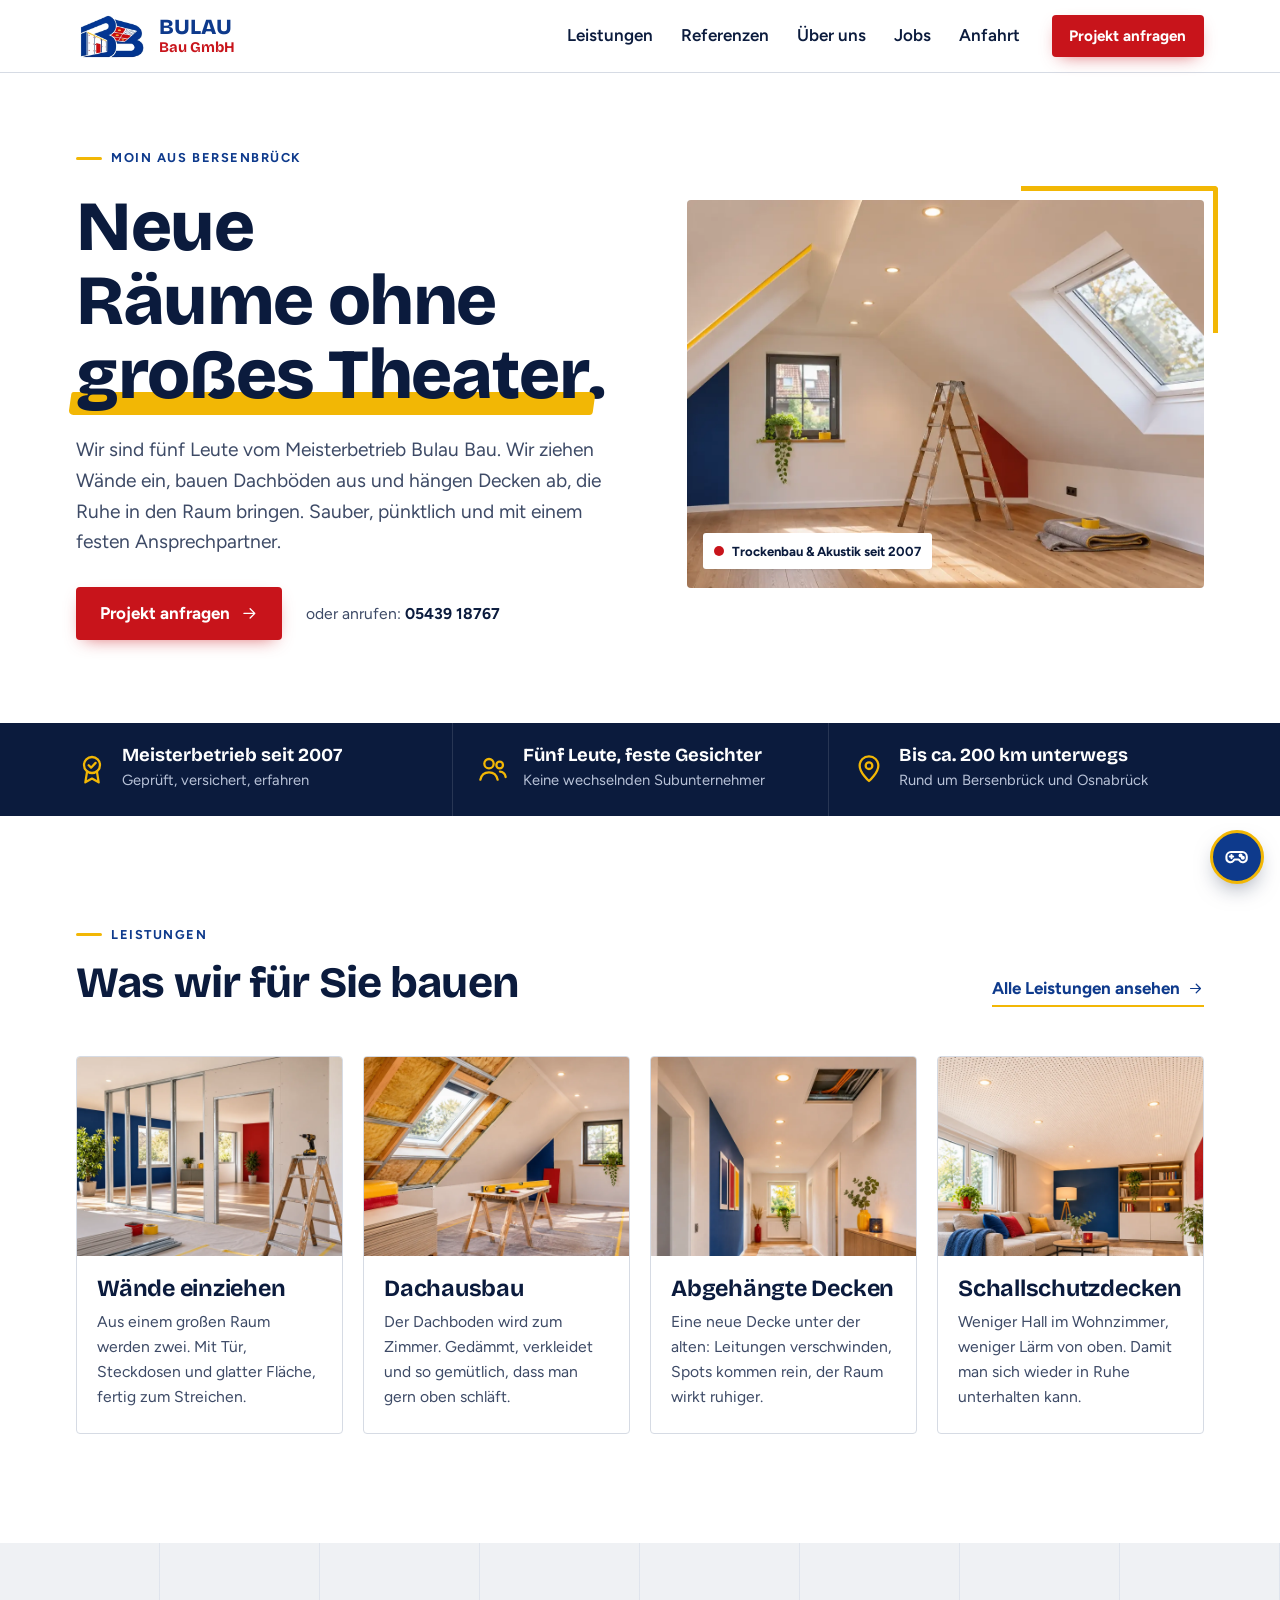
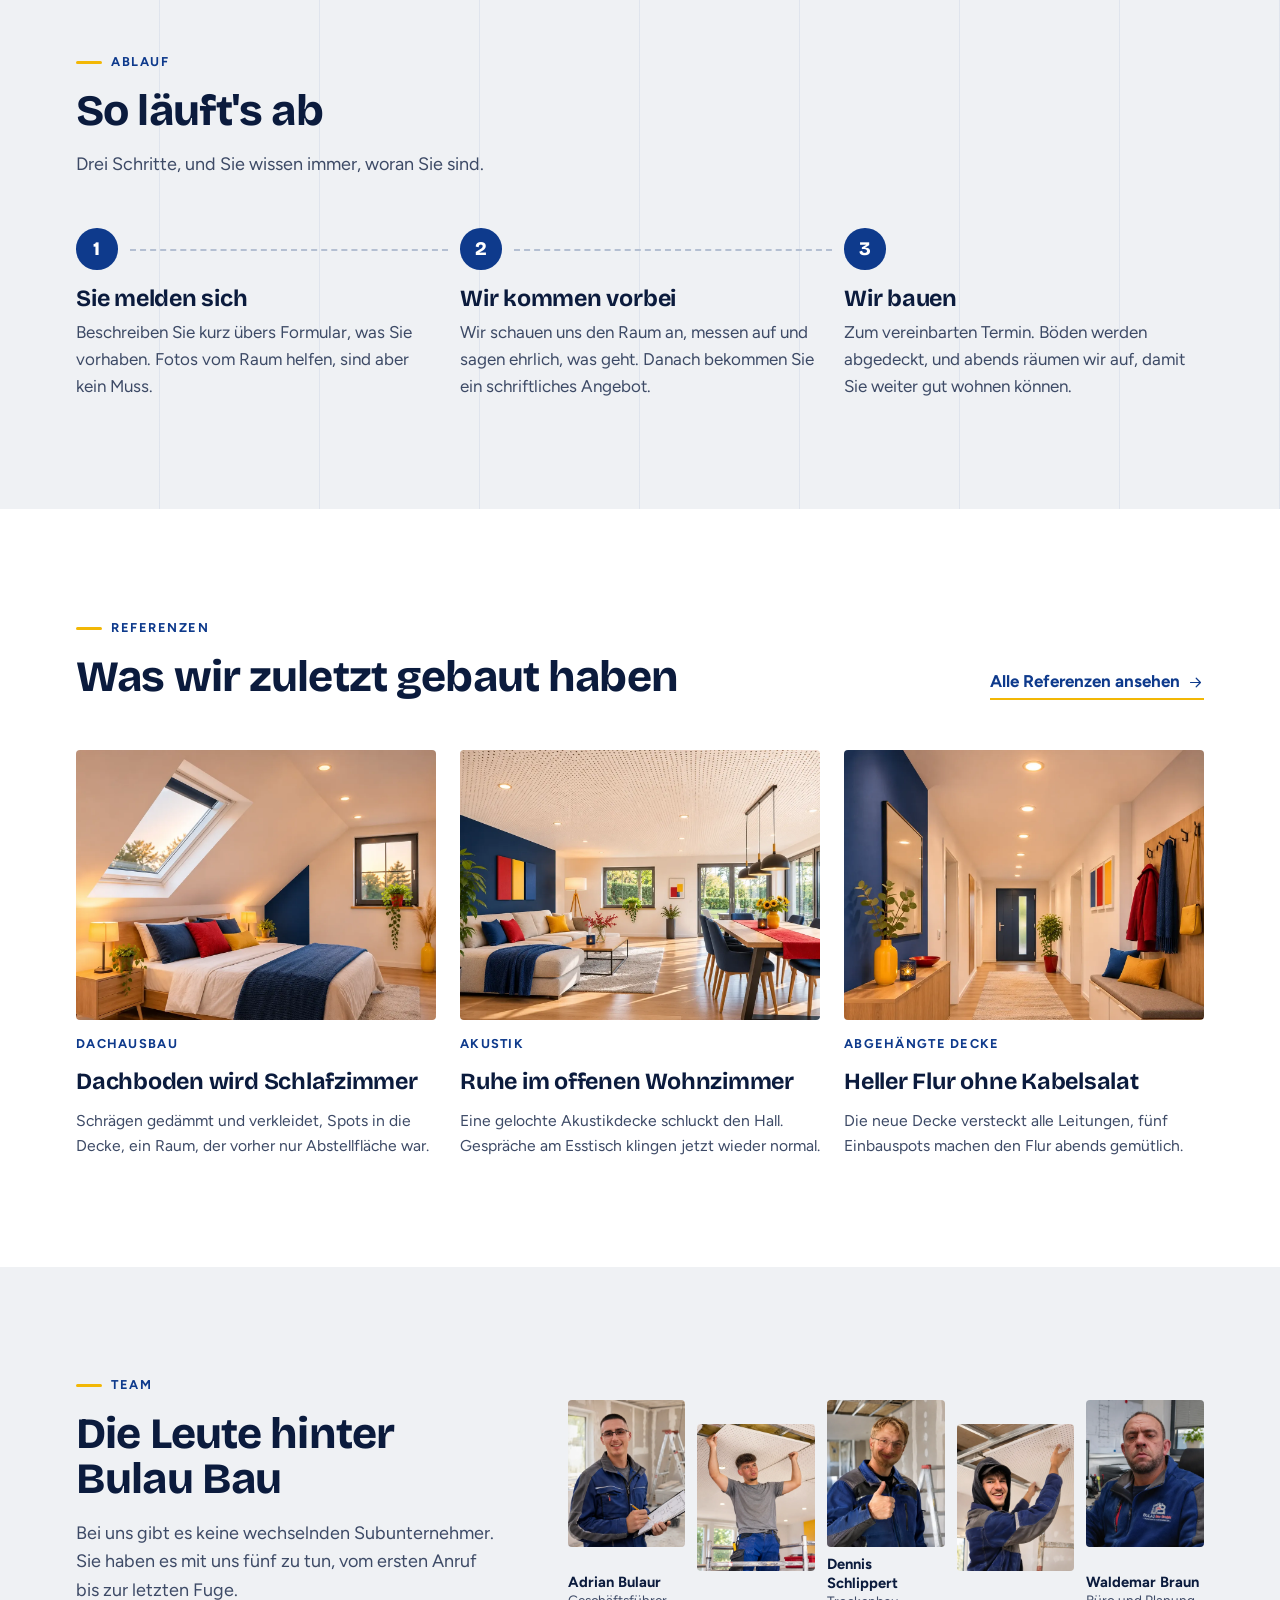
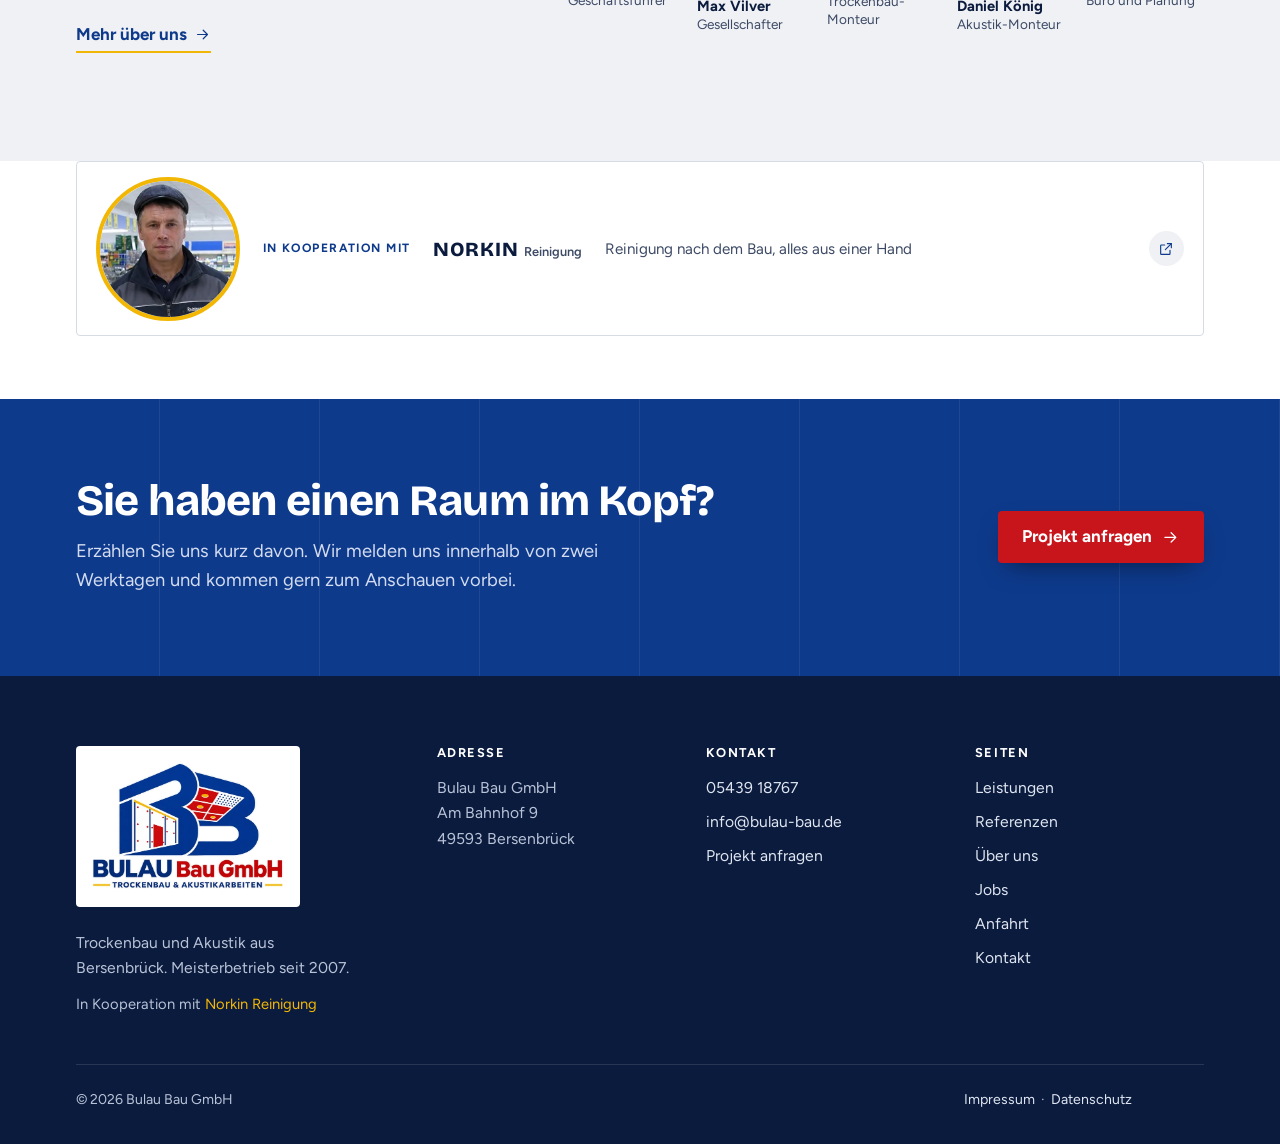
==== commit 3fcc8397: "Partnerfoto doppelt so groß, schärferer Zuschnitt Co-Authored-By: Claude Opus 5.5 <noreply@anthropic" ====
--- a/index.html
+++ b/index.html
@@ -27,7 +27,7 @@
 <meta name="twitter:image" content="https://www.bulau-bau.de/assets/img/og-bild.jpg">
 <link rel="preload" href="assets/fonts/bricolage-grotesque.woff2" as="font" type="font/woff2" crossorigin>
 <link rel="preload" href="assets/fonts/figtree.woff2" as="font" type="font/woff2" crossorigin>
-<link rel="stylesheet" href="assets/css/style.css?v=49f70ca5">
+<link rel="stylesheet" href="assets/css/style.css?v=6f4b6e63">
 <script type="application/ld+json">{"@context": "https://schema.org", "@graph": [{"@type": "GeneralContractor", "@id": "https://www.bulau-bau.de/#firma", "name": "Bulau Bau GmbH", "description": "Meisterbetrieb für Trockenbau und Akustikarbeiten aus Bersenbrück: Wände einziehen, Dachausbau, abgehängte Decken und Schallschutzdecken.", "url": "https://www.bulau-bau.de/", "logo": "https://www.bulau-bau.de/assets/img/logo-bulau-bau.webp", "image": "https://www.bulau-bau.de/assets/img/og-bild.jpg", "telephone": "+49 5439 18767", "email": "info@bulau-bau.de", "address": {"@type": "PostalAddress", "streetAddress": "Am Bahnhof 9", "postalCode": "49593", "addressLocality": "Bersenbrück", "addressRegion": "Niedersachsen", "addressCountry": "DE"}, "hasMap": "https://www.google.com/maps/search/?api=1&query=Am+Bahnhof+9%2C+49593+Bersenbr%C3%BCck%2C+Deutschland", "areaServed": "Bersenbrück und Umgebung bis ca. 200 km, unter anderem Osnabrück, Oldenburg, Bremen, Münster und Bielefeld", "foundingDate": "2007", "numberOfEmployees": {"@type": "QuantitativeValue", "value": 5}, "founder": {"@type": "Person", "name": "Adrian Bulaur"}, "knowsAbout": ["Trockenbau", "Akustikdecken", "Dachausbau", "Abgehängte Decken", "Schallschutz"]}, {"@type": "WebSite", "@id": "https://www.bulau-bau.de/#website", "url": "https://www.bulau-bau.de/", "name": "Bulau Bau GmbH", "inLanguage": "de-DE", "publisher": {"@id": "https://www.bulau-bau.de/#firma"}}, {"@type": "WebPage", "@id": "https://www.bulau-bau.de/#seite", "url": "https://www.bulau-bau.de/", "name": "Bulau Bau GmbH · Trockenbau und Akustik in Bersenbrück", "description": "Startseite der Bulau Bau GmbH", "inLanguage": "de-DE", "about": {"@id": "https://www.bulau-bau.de/#firma"}}]}</script>
 </head>
 <body>
@@ -127,7 +127,7 @@
 <section class="partner-sektion" aria-label="Kooperationspartner">
   <div class="wrap">
     <a class="partner einblenden" href="https://reinigung-norkin.de/" target="_blank" rel="noopener">
-      <span class="partner__foto"><img src="assets/img/partner-norkin-mitarbeiter.webp" alt="Mitarbeiter der Norkin Reinigung GmbH in dunkelblauer Arbeitsjacke mit der Aufschrift Reinigungsdienst" width="240" height="240" loading="lazy" style="width:4.5rem;height:4.5rem;border-radius:50%;object-fit:cover"></span>
+      <span class="partner__foto"><img src="assets/img/partner-norkin-mitarbeiter.webp" alt="Mitarbeiter der Norkin Reinigung GmbH in dunkelblauer Arbeitsjacke mit der Aufschrift Reinigungsdienst" width="400" height="400" loading="lazy" style="width:9rem;height:9rem;border-radius:50%;object-fit:cover"></span>
       <span class="partner__label">In Kooperation mit</span>
       <span class="partner__logo"><span class="partner__wort">NORKIN<small>Reinigung</small></span></span>
       <span class="partner__text">Reinigung nach dem Bau, alles aus einer Hand</span>
--- a/assets/css/style.css
+++ b/assets/css/style.css
@@ -694,6 +694,6 @@
 .footer__partner a { color: var(--gelb); }
 @media (max-width: 520px) { .partner__text { flex-basis: 100%; order: 3; } .partner__pfeil { margin-left: auto; } }
 .partner__foto { flex: none; display: inline-flex; }
-.partner__foto img { width: 4.5rem; height: 4.5rem; border-radius: 50%; object-fit: cover; border: 3px solid var(--gelb); transition: transform .25s ease; }
+.partner__foto img { width: 9rem; height: 9rem; border-radius: 50%; object-fit: cover; border: 4px solid var(--gelb); transition: transform .25s ease; }
 .partner:hover .partner__foto img { transform: scale(1.06); }
 
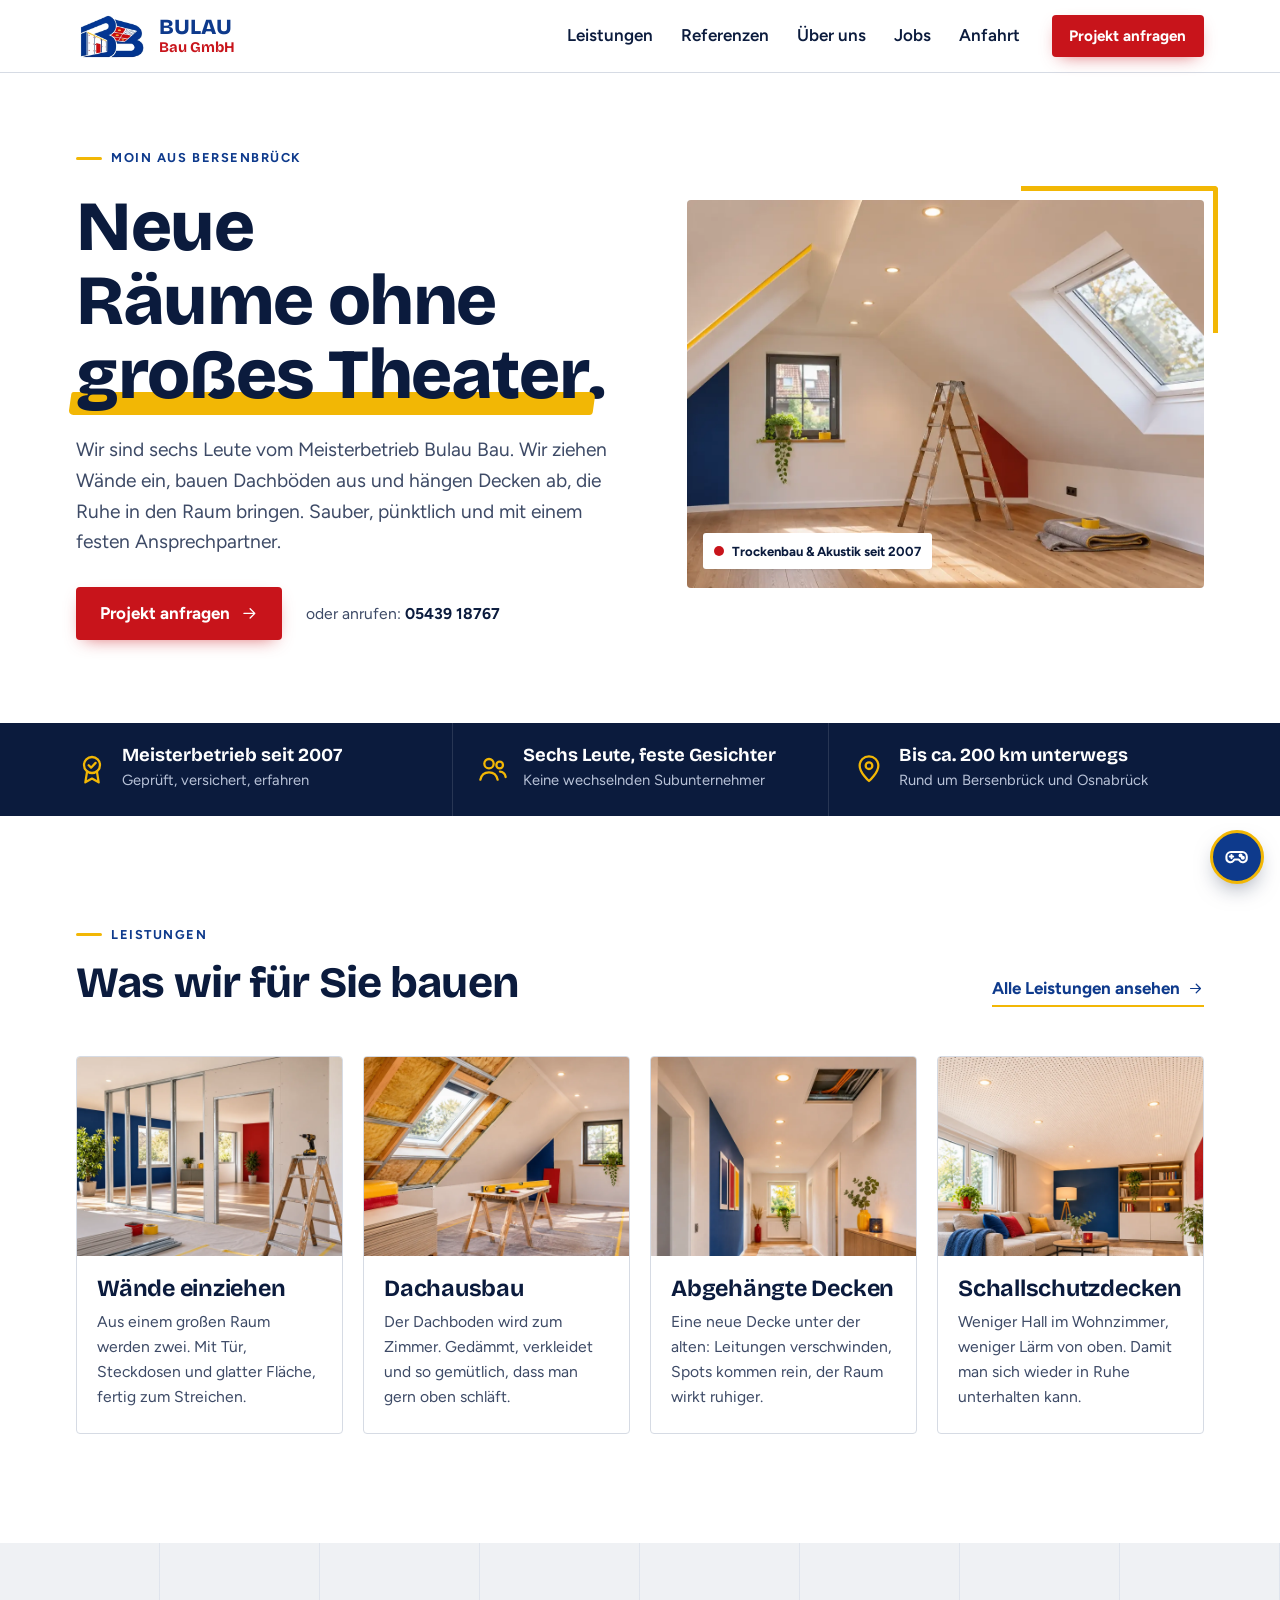
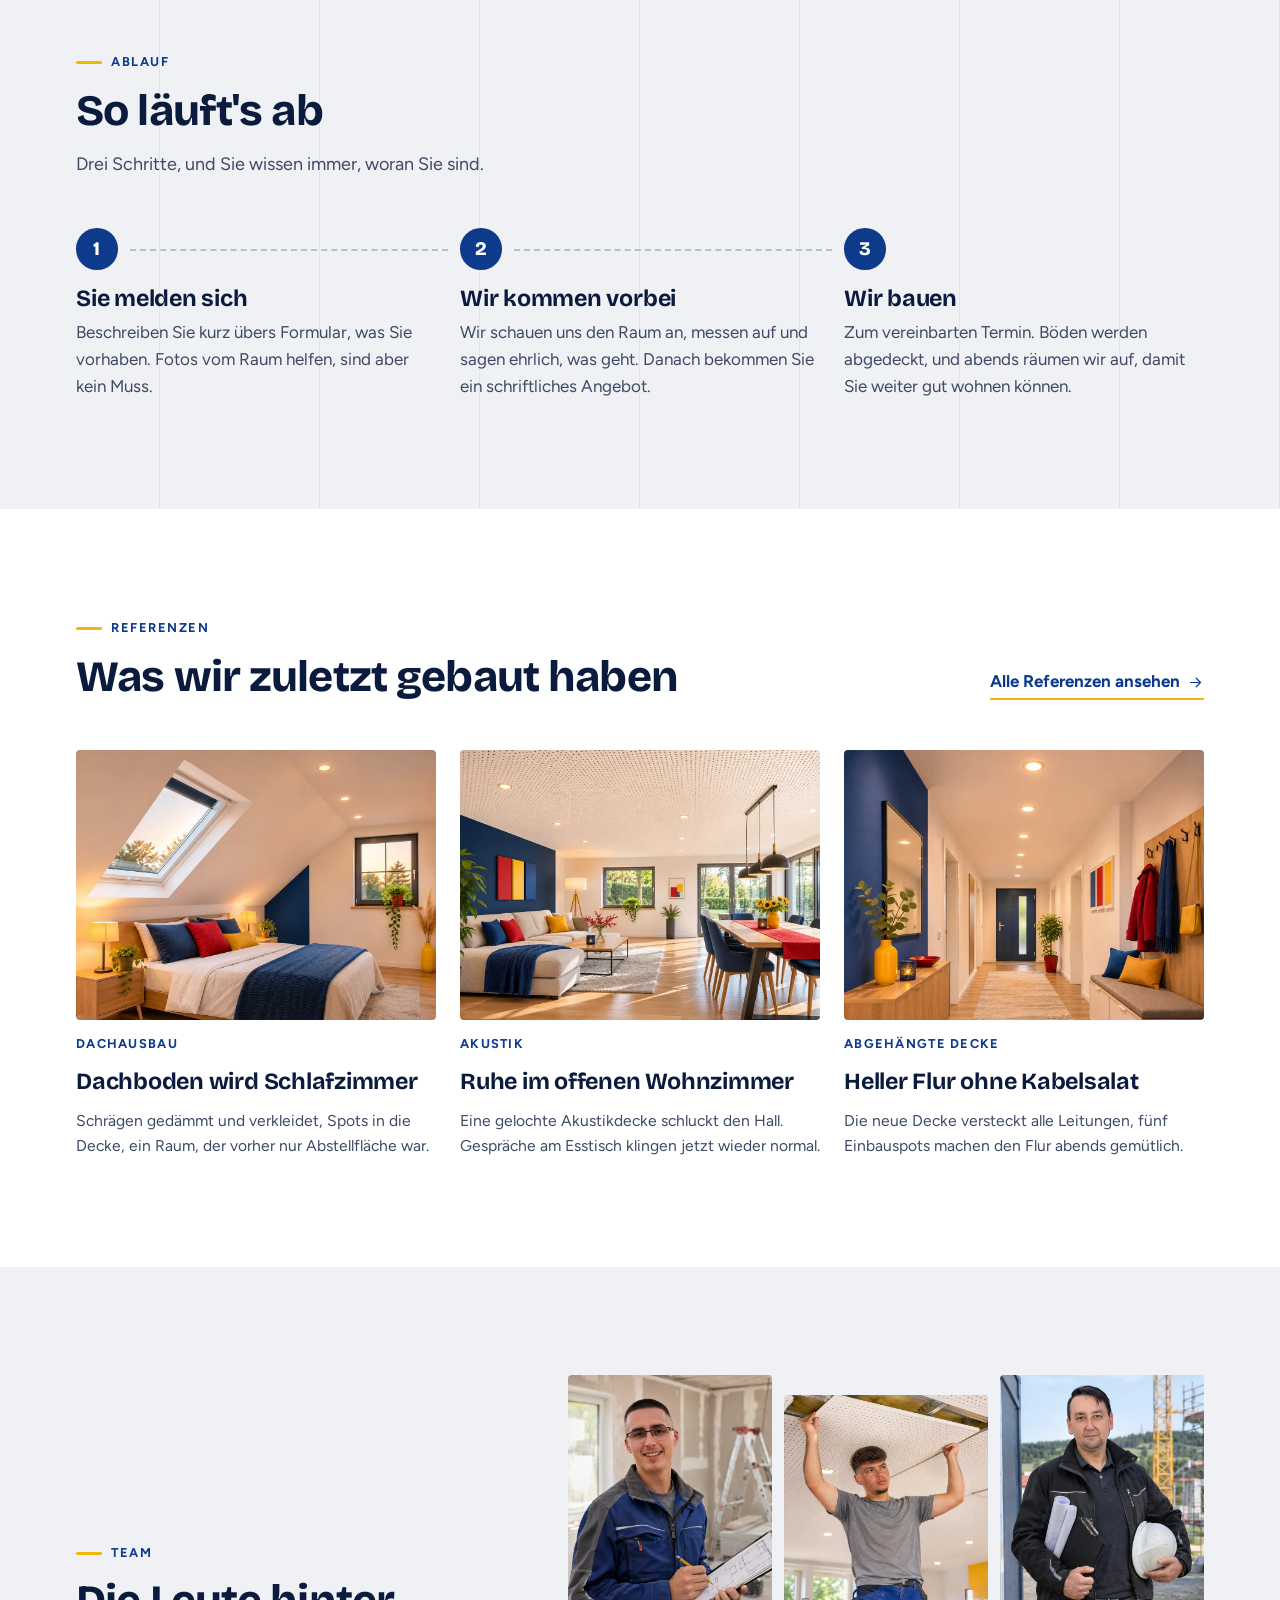
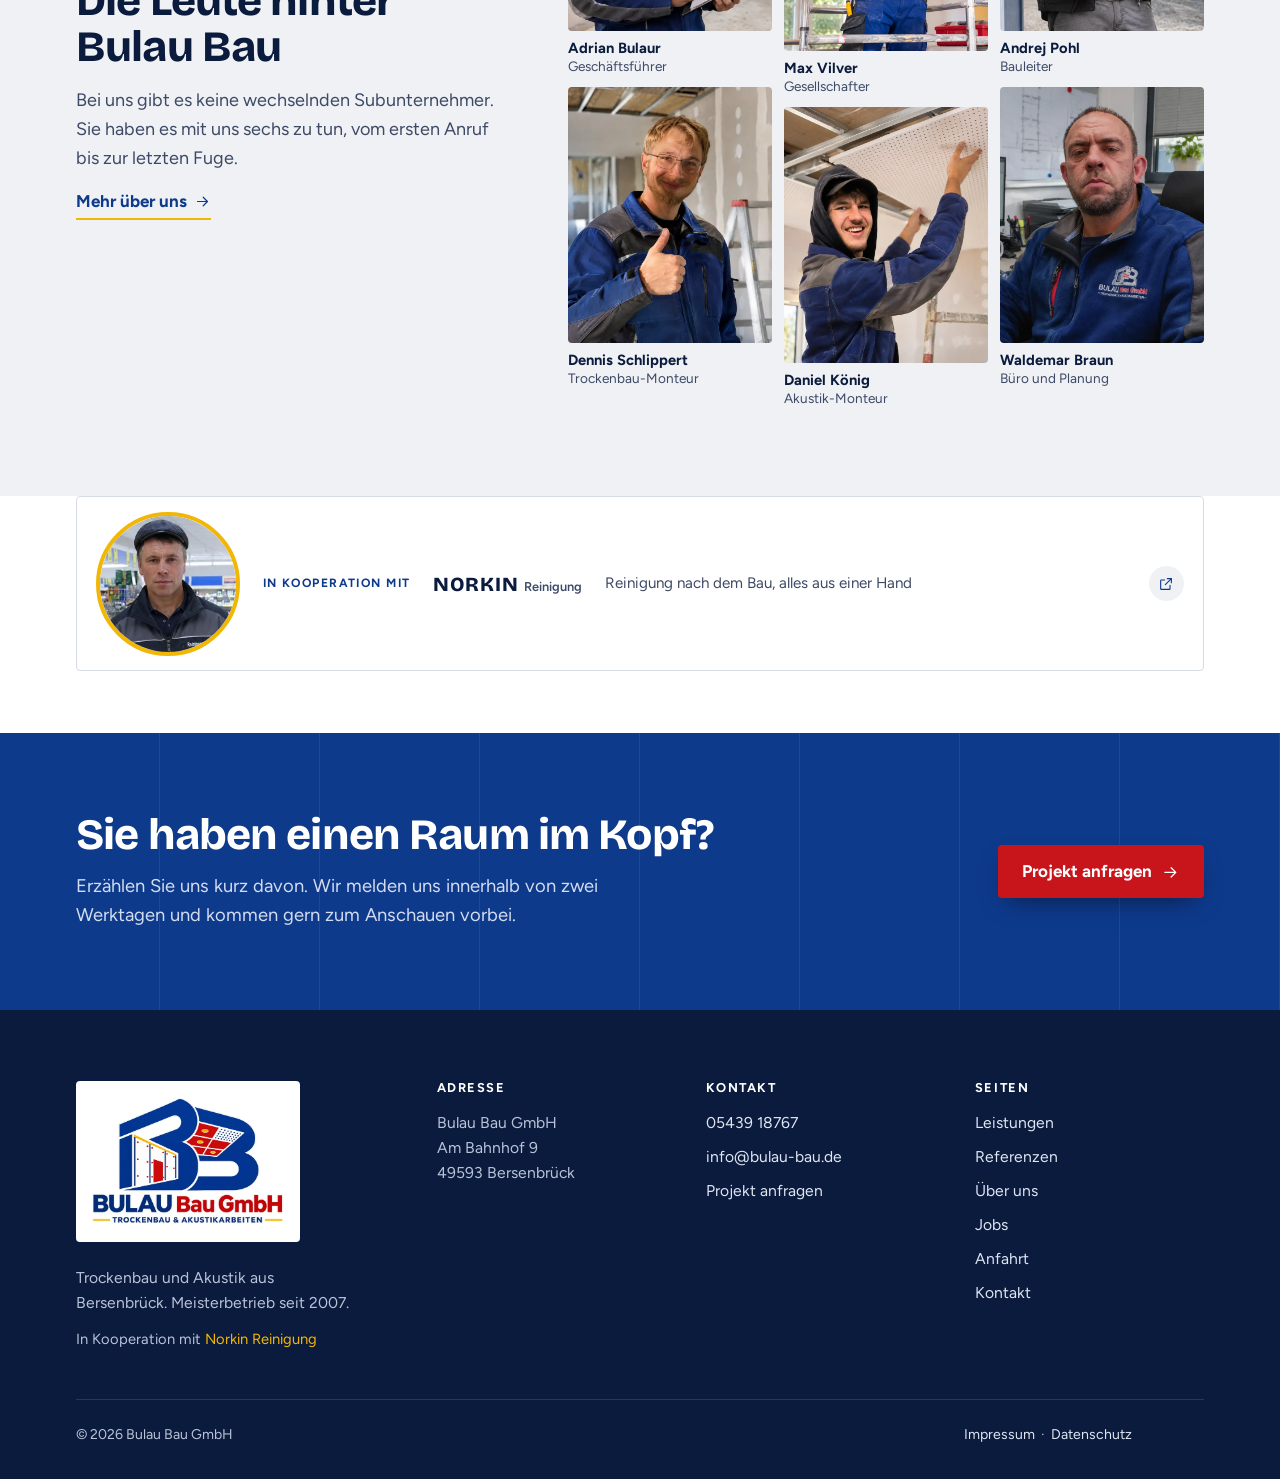
==== commit 35e242c5: "Team: Andrej Pohl als Bauleiter, jetzt sechs Leute Co-Authored-By: Claude Opus 5.5 <noreply@anthropi" ====
--- a/index.html
+++ b/index.html
@@ -27,8 +27,8 @@
 <meta name="twitter:image" content="https://www.bulau-bau.de/assets/img/og-bild.jpg">
 <link rel="preload" href="assets/fonts/bricolage-grotesque.woff2" as="font" type="font/woff2" crossorigin>
 <link rel="preload" href="assets/fonts/figtree.woff2" as="font" type="font/woff2" crossorigin>
-<link rel="stylesheet" href="assets/css/style.css?v=6f4b6e63">
-<script type="application/ld+json">{"@context": "https://schema.org", "@graph": [{"@type": "GeneralContractor", "@id": "https://www.bulau-bau.de/#firma", "name": "Bulau Bau GmbH", "description": "Meisterbetrieb für Trockenbau und Akustikarbeiten aus Bersenbrück: Wände einziehen, Dachausbau, abgehängte Decken und Schallschutzdecken.", "url": "https://www.bulau-bau.de/", "logo": "https://www.bulau-bau.de/assets/img/logo-bulau-bau.webp", "image": "https://www.bulau-bau.de/assets/img/og-bild.jpg", "telephone": "+49 5439 18767", "email": "info@bulau-bau.de", "address": {"@type": "PostalAddress", "streetAddress": "Am Bahnhof 9", "postalCode": "49593", "addressLocality": "Bersenbrück", "addressRegion": "Niedersachsen", "addressCountry": "DE"}, "hasMap": "https://www.google.com/maps/search/?api=1&query=Am+Bahnhof+9%2C+49593+Bersenbr%C3%BCck%2C+Deutschland", "areaServed": "Bersenbrück und Umgebung bis ca. 200 km, unter anderem Osnabrück, Oldenburg, Bremen, Münster und Bielefeld", "foundingDate": "2007", "numberOfEmployees": {"@type": "QuantitativeValue", "value": 5}, "founder": {"@type": "Person", "name": "Adrian Bulaur"}, "knowsAbout": ["Trockenbau", "Akustikdecken", "Dachausbau", "Abgehängte Decken", "Schallschutz"]}, {"@type": "WebSite", "@id": "https://www.bulau-bau.de/#website", "url": "https://www.bulau-bau.de/", "name": "Bulau Bau GmbH", "inLanguage": "de-DE", "publisher": {"@id": "https://www.bulau-bau.de/#firma"}}, {"@type": "WebPage", "@id": "https://www.bulau-bau.de/#seite", "url": "https://www.bulau-bau.de/", "name": "Bulau Bau GmbH · Trockenbau und Akustik in Bersenbrück", "description": "Startseite der Bulau Bau GmbH", "inLanguage": "de-DE", "about": {"@id": "https://www.bulau-bau.de/#firma"}}]}</script>
+<link rel="stylesheet" href="assets/css/style.css?v=f59fbd8a">
+<script type="application/ld+json">{"@context": "https://schema.org", "@graph": [{"@type": "GeneralContractor", "@id": "https://www.bulau-bau.de/#firma", "name": "Bulau Bau GmbH", "description": "Meisterbetrieb für Trockenbau und Akustikarbeiten aus Bersenbrück: Wände einziehen, Dachausbau, abgehängte Decken und Schallschutzdecken.", "url": "https://www.bulau-bau.de/", "logo": "https://www.bulau-bau.de/assets/img/logo-bulau-bau.webp", "image": "https://www.bulau-bau.de/assets/img/og-bild.jpg", "telephone": "+49 5439 18767", "email": "info@bulau-bau.de", "address": {"@type": "PostalAddress", "streetAddress": "Am Bahnhof 9", "postalCode": "49593", "addressLocality": "Bersenbrück", "addressRegion": "Niedersachsen", "addressCountry": "DE"}, "hasMap": "https://www.google.com/maps/search/?api=1&query=Am+Bahnhof+9%2C+49593+Bersenbr%C3%BCck%2C+Deutschland", "areaServed": "Bersenbrück und Umgebung bis ca. 200 km, unter anderem Osnabrück, Oldenburg, Bremen, Münster und Bielefeld", "foundingDate": "2007", "numberOfEmployees": {"@type": "QuantitativeValue", "value": 6}, "founder": {"@type": "Person", "name": "Adrian Bulaur"}, "knowsAbout": ["Trockenbau", "Akustikdecken", "Dachausbau", "Abgehängte Decken", "Schallschutz"]}, {"@type": "WebSite", "@id": "https://www.bulau-bau.de/#website", "url": "https://www.bulau-bau.de/", "name": "Bulau Bau GmbH", "inLanguage": "de-DE", "publisher": {"@id": "https://www.bulau-bau.de/#firma"}}, {"@type": "WebPage", "@id": "https://www.bulau-bau.de/#seite", "url": "https://www.bulau-bau.de/", "name": "Bulau Bau GmbH · Trockenbau und Akustik in Bersenbrück", "description": "Startseite der Bulau Bau GmbH", "inLanguage": "de-DE", "about": {"@id": "https://www.bulau-bau.de/#firma"}}]}</script>
 </head>
 <body>
 <a class="skip" href="#inhalt">Zum Inhalt springen</a>
@@ -48,7 +48,7 @@
     <div class="hero__text">
       <span class="dachzeile">Moin aus Bersenbrück</span>
       <h1>Neue Räume ohne <span class="strich">großes Theater</span>.</h1>
-      <p class="hero__lead">Wir sind fünf Leute vom Meisterbetrieb Bulau Bau. Wir ziehen Wände ein, bauen Dachböden aus und hängen Decken ab, die Ruhe in den Raum bringen. Sauber, pünktlich und mit einem festen Ansprechpartner.</p>
+      <p class="hero__lead">Wir sind sechs Leute vom Meisterbetrieb Bulau Bau. Wir ziehen Wände ein, bauen Dachböden aus und hängen Decken ab, die Ruhe in den Raum bringen. Sauber, pünktlich und mit einem festen Ansprechpartner.</p>
       <div class="hero__aktion">
         <a class="knopf" href="kontakt">Projekt anfragen <svg width="24" height="24" viewBox="0 0 24 24" fill="none" stroke="currentColor" stroke-width="1.7" stroke-linecap="round" stroke-linejoin="round" aria-hidden="true" focusable="false"><path d="M5 12h14M13 6l6 6-6 6"/></svg></a>
         <span class="hero__tel">oder anrufen: <a href="tel:+49543918767">05439 18767</a></span>
@@ -65,7 +65,7 @@
   <div class="wrap">
     <ul>
       <li><svg width="24" height="24" viewBox="0 0 24 24" fill="none" stroke="currentColor" stroke-width="1.7" stroke-linecap="round" stroke-linejoin="round" aria-hidden="true" focusable="false"><circle cx="12" cy="9" r="6"/><path d="M9.5 9.2l1.8 1.8 3.4-3.6"/><path d="M8.3 14 7 22l5-2.8 5 2.8-1.3-8"/></svg><div><strong>Meisterbetrieb seit 2007</strong><span>Geprüft, versichert, erfahren</span></div></li>
-      <li><svg width="24" height="24" viewBox="0 0 24 24" fill="none" stroke="currentColor" stroke-width="1.7" stroke-linecap="round" stroke-linejoin="round" aria-hidden="true" focusable="false"><circle cx="9" cy="8" r="3.5"/><path d="M2.5 20c.8-3.6 3.4-5.5 6.5-5.5s5.7 1.9 6.5 5.5"/><circle cx="17" cy="9" r="2.5"/><path d="M17.2 14c2.2.1 3.8 1.6 4.3 4"/></svg><div><strong>Fünf Leute, feste Gesichter</strong><span>Keine wechselnden Subunternehmer</span></div></li>
+      <li><svg width="24" height="24" viewBox="0 0 24 24" fill="none" stroke="currentColor" stroke-width="1.7" stroke-linecap="round" stroke-linejoin="round" aria-hidden="true" focusable="false"><circle cx="9" cy="8" r="3.5"/><path d="M2.5 20c.8-3.6 3.4-5.5 6.5-5.5s5.7 1.9 6.5 5.5"/><circle cx="17" cy="9" r="2.5"/><path d="M17.2 14c2.2.1 3.8 1.6 4.3 4"/></svg><div><strong>Sechs Leute, feste Gesichter</strong><span>Keine wechselnden Subunternehmer</span></div></li>
       <li><svg width="24" height="24" viewBox="0 0 24 24" fill="none" stroke="currentColor" stroke-width="1.7" stroke-linecap="round" stroke-linejoin="round" aria-hidden="true" focusable="false"><path d="M12 21s-7-6.2-7-11.5A7 7 0 0 1 19 9.5C19 14.8 12 21 12 21z"/><circle cx="12" cy="9.5" r="2.5"/></svg><div><strong>Bis ca. 200 km unterwegs</strong><span>Rund um Bersenbrück und Osnabrück</span></div></li>
     </ul>
   </div>
@@ -117,10 +117,10 @@
     <div class="kopf">
       <span class="dachzeile">Team</span>
       <h2 id="team-titel">Die Leute hinter Bulau Bau</h2>
-      <p>Bei uns gibt es keine wechselnden Subunternehmer. Sie haben es mit uns fünf zu tun, vom ersten Anruf bis zur letzten Fuge.</p>
+      <p>Bei uns gibt es keine wechselnden Subunternehmer. Sie haben es mit uns sechs zu tun, vom ersten Anruf bis zur letzten Fuge.</p>
       <a class="mehr" href="ueber-uns">Mehr über uns <svg width="24" height="24" viewBox="0 0 24 24" fill="none" stroke="currentColor" stroke-width="1.7" stroke-linecap="round" stroke-linejoin="round" aria-hidden="true" focusable="false"><path d="M5 12h14M13 6l6 6-6 6"/></svg></a>
     </div>
-    <div class="gesichter einblenden"><figure><div class="bildrahmen r-4x5"><img src="assets/img/team-adrian-bulaur.webp" alt="Adrian Bulaur in blauer Arbeitsjacke mit Klemmbrett und Grundriss auf einer Baustelle" width="720" height="900" decoding="async" loading="lazy"></div><figcaption><strong>Adrian Bulaur</strong><span>Geschäftsführer</span></figcaption></figure><figure><div class="bildrahmen r-4x5"><img src="assets/img/team-max-vilver.webp" alt="Max Vilver im grauen T-Shirt auf einem Gerüst hebt eine gelochte Akustikplatte an die Decke" width="720" height="900" decoding="async" loading="lazy"></div><figcaption><strong>Max Vilver</strong><span>Gesellschafter</span></figcaption></figure><figure><div class="bildrahmen r-4x5"><img src="assets/img/team-dennis-schlippert.webp" alt="Dennis Schlippert in blauer Arbeitsjacke hebt lächelnd den Daumen, hinter ihm eine verspachtelte Gipskartonwand und eine Leiter" width="720" height="900" decoding="async" loading="lazy"></div><figcaption><strong>Dennis Schlippert</strong><span>Trockenbau-Monteur</span></figcaption></figure><figure><div class="bildrahmen r-4x5"><img src="assets/img/team-daniel-koenig.webp" alt="Daniel König mit Kapuze und blauer Arbeitsjacke setzt lächelnd eine gelochte Akustikplatte ein" width="720" height="900" decoding="async" loading="lazy"></div><figcaption><strong>Daniel König</strong><span>Akustik-Monteur</span></figcaption></figure><figure><div class="bildrahmen r-4x5"><img src="assets/img/team-waldemar-braun.webp" alt="Waldemar Braun in blauer Fleecejacke mit Bulau-Bau-Logo am Schreibtisch, hinter ihm Baupläne an der Wand und ein Bildschirm" width="720" height="900" decoding="async" loading="lazy"></div><figcaption><strong>Waldemar Braun</strong><span>Büro und Planung</span></figcaption></figure></div>
+    <div class="gesichter einblenden"><figure><div class="bildrahmen r-4x5"><img src="assets/img/team-adrian-bulaur.webp" alt="Adrian Bulaur in blauer Arbeitsjacke mit Klemmbrett und Grundriss auf einer Baustelle" width="720" height="900" decoding="async" loading="lazy"></div><figcaption><strong>Adrian Bulaur</strong><span>Geschäftsführer</span></figcaption></figure><figure><div class="bildrahmen r-4x5"><img src="assets/img/team-max-vilver.webp" alt="Max Vilver im grauen T-Shirt auf einem Gerüst hebt eine gelochte Akustikplatte an die Decke" width="720" height="900" decoding="async" loading="lazy"></div><figcaption><strong>Max Vilver</strong><span>Gesellschafter</span></figcaption></figure><figure><div class="bildrahmen r-4x5"><img src="assets/img/team-andrej-pohl.webp" alt="Andrej Pohl in schwarzer Arbeitsjacke mit Bauplänen, Klemmbrett und weißem Helm vor einem Baucontainer, im Hintergrund ein Rohbau mit Gerüst und Kran" width="720" height="900" decoding="async" loading="lazy"></div><figcaption><strong>Andrej Pohl</strong><span>Bauleiter</span></figcaption></figure><figure><div class="bildrahmen r-4x5"><img src="assets/img/team-dennis-schlippert.webp" alt="Dennis Schlippert in blauer Arbeitsjacke hebt lächelnd den Daumen, hinter ihm eine verspachtelte Gipskartonwand und eine Leiter" width="720" height="900" decoding="async" loading="lazy"></div><figcaption><strong>Dennis Schlippert</strong><span>Trockenbau-Monteur</span></figcaption></figure><figure><div class="bildrahmen r-4x5"><img src="assets/img/team-daniel-koenig.webp" alt="Daniel König mit Kapuze und blauer Arbeitsjacke setzt lächelnd eine gelochte Akustikplatte ein" width="720" height="900" decoding="async" loading="lazy"></div><figcaption><strong>Daniel König</strong><span>Akustik-Monteur</span></figcaption></figure><figure><div class="bildrahmen r-4x5"><img src="assets/img/team-waldemar-braun.webp" alt="Waldemar Braun in blauer Fleecejacke mit Bulau-Bau-Logo am Schreibtisch, hinter ihm Baupläne an der Wand und ein Bildschirm" width="720" height="900" decoding="async" loading="lazy"></div><figcaption><strong>Waldemar Braun</strong><span>Büro und Planung</span></figcaption></figure></div>
   </div>
 </section>
 
--- a/assets/css/style.css
+++ b/assets/css/style.css
@@ -697,3 +697,20 @@
 .partner__foto img { width: 9rem; height: 9rem; border-radius: 50%; object-fit: cover; border: 4px solid var(--gelb); transition: transform .25s ease; }
 .partner:hover .partner__foto img { transform: scale(1.06); }
 
+
+/* Jobs: Becken am Betrieb */
+.becken figure { max-width: 26rem; justify-self: center; width: 100%; }
+@media (max-width: 820px) { .becken figure { max-width: 22rem; } }
+
+/* Team mit sechs Personen */
+.team { grid-template-columns: repeat(6, 1fr); }
+.team .person:nth-child(5) { grid-column: auto; width: auto; justify-self: stretch; }
+.gesichter { grid-template-columns: repeat(3, 1fr); }
+.gesichter figure:nth-child(even) { transform: none; }
+.gesichter figure:nth-child(3n+2) { transform: translateY(1.25rem); }
+@media (max-width: 1020px) { .team { grid-template-columns: repeat(3, 1fr); } }
+@media (max-width: 820px) {
+  .team { grid-template-columns: repeat(2, 1fr); }
+  .team .person:nth-child(5) { grid-column: auto; width: auto; justify-self: stretch; }
+  .gesichter figure:nth-child(3n+2) { transform: none; }
+}
